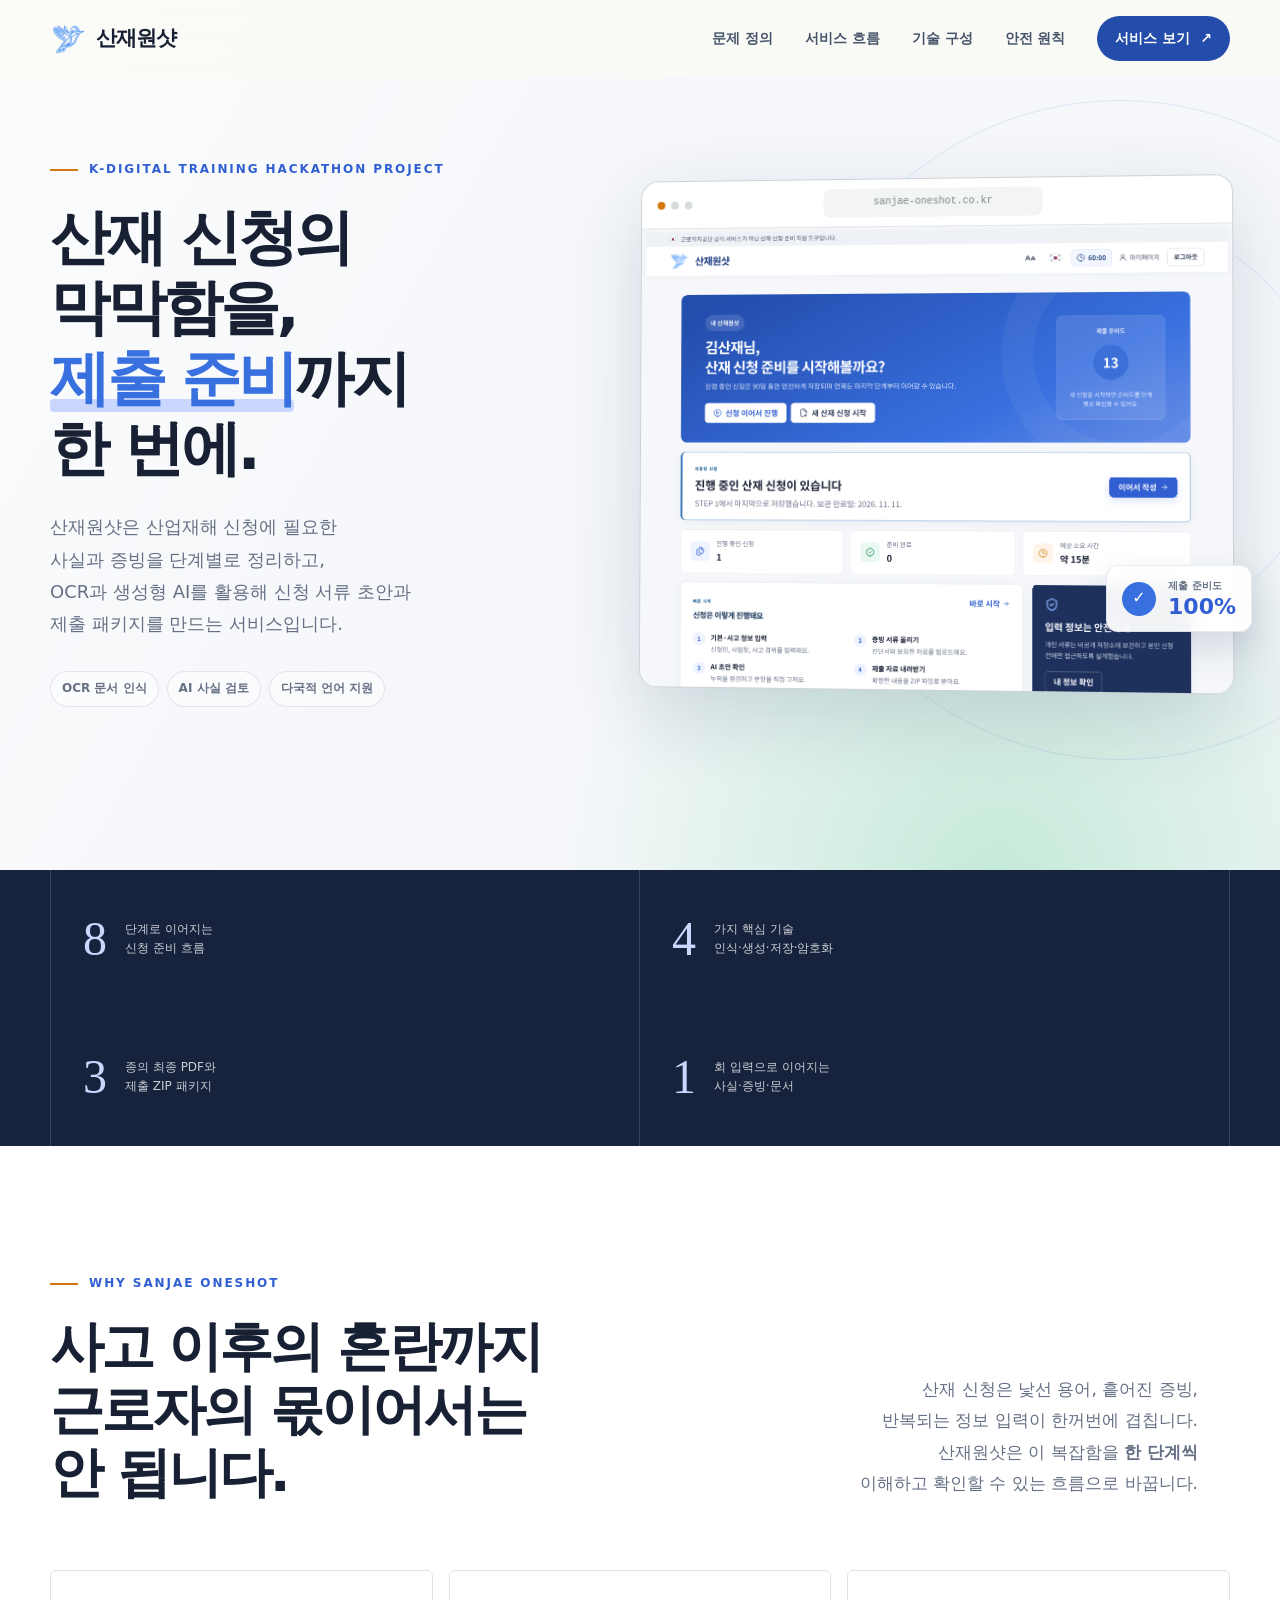
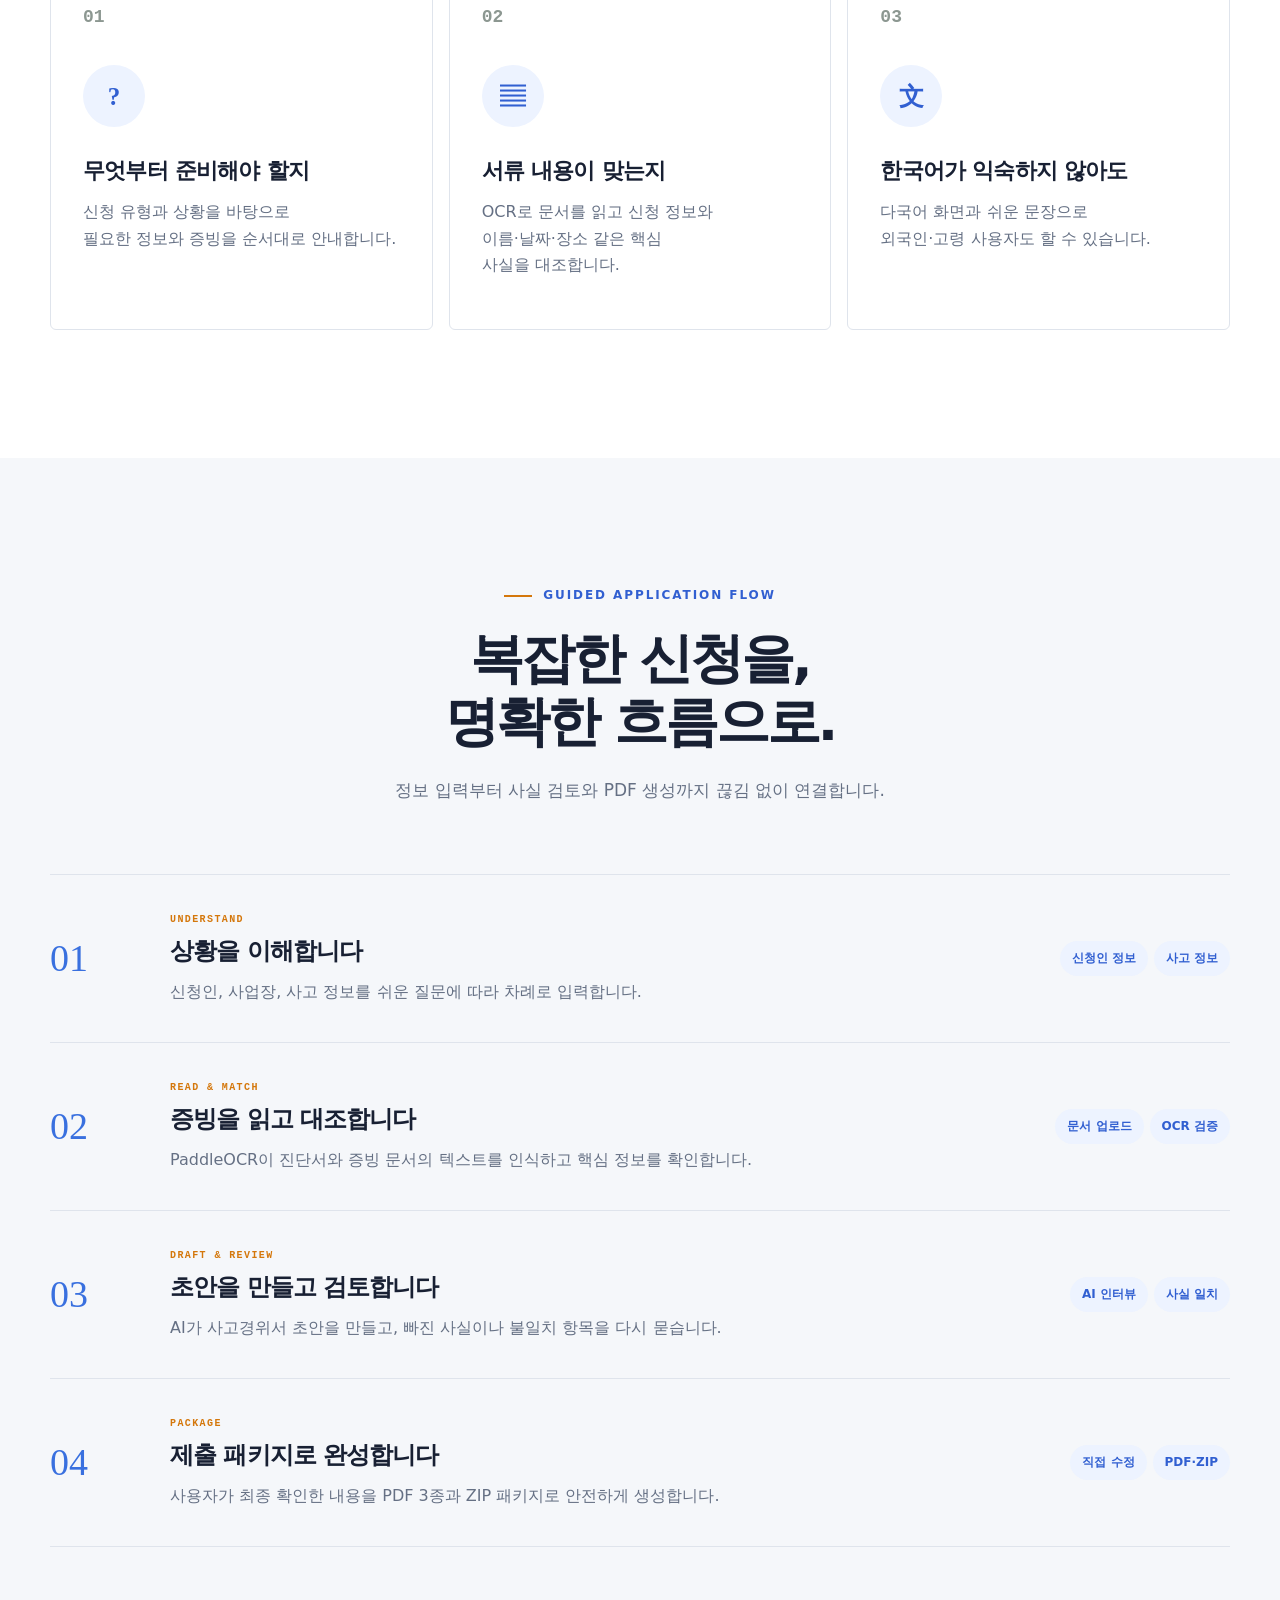
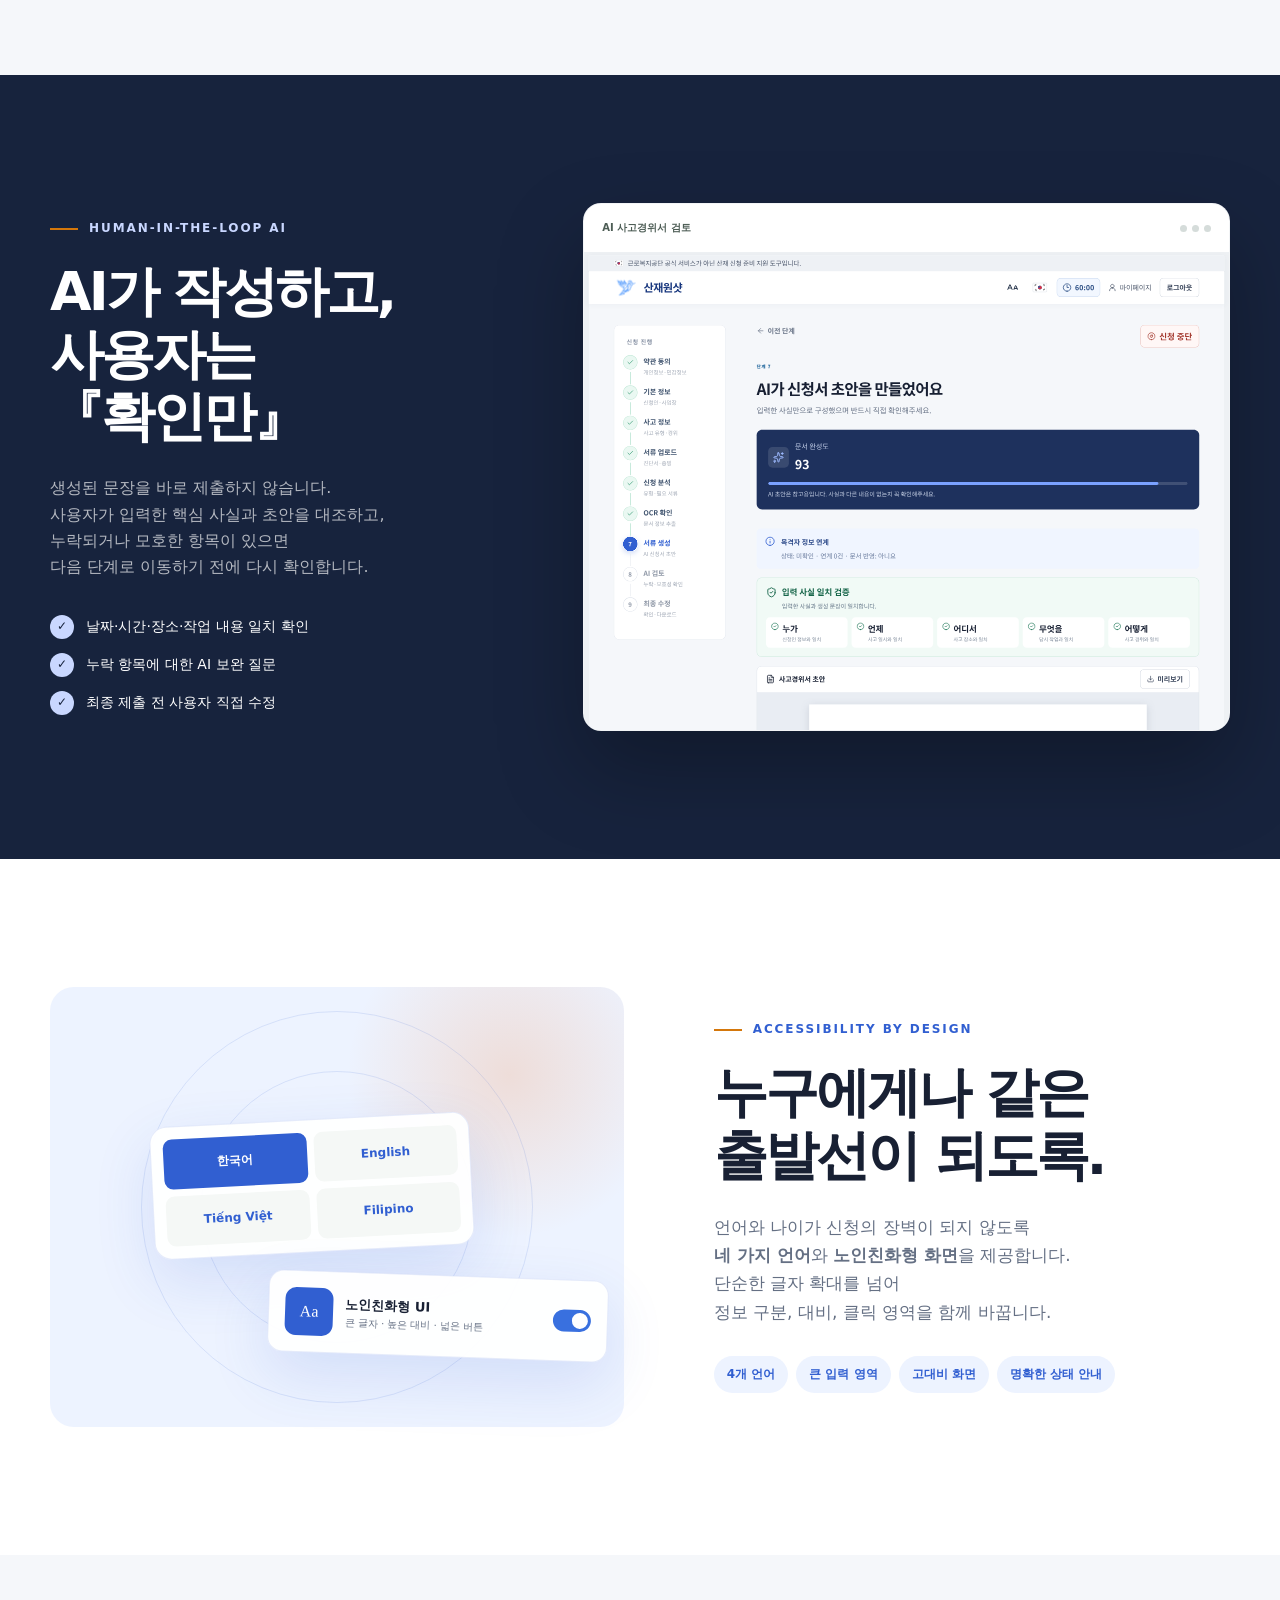
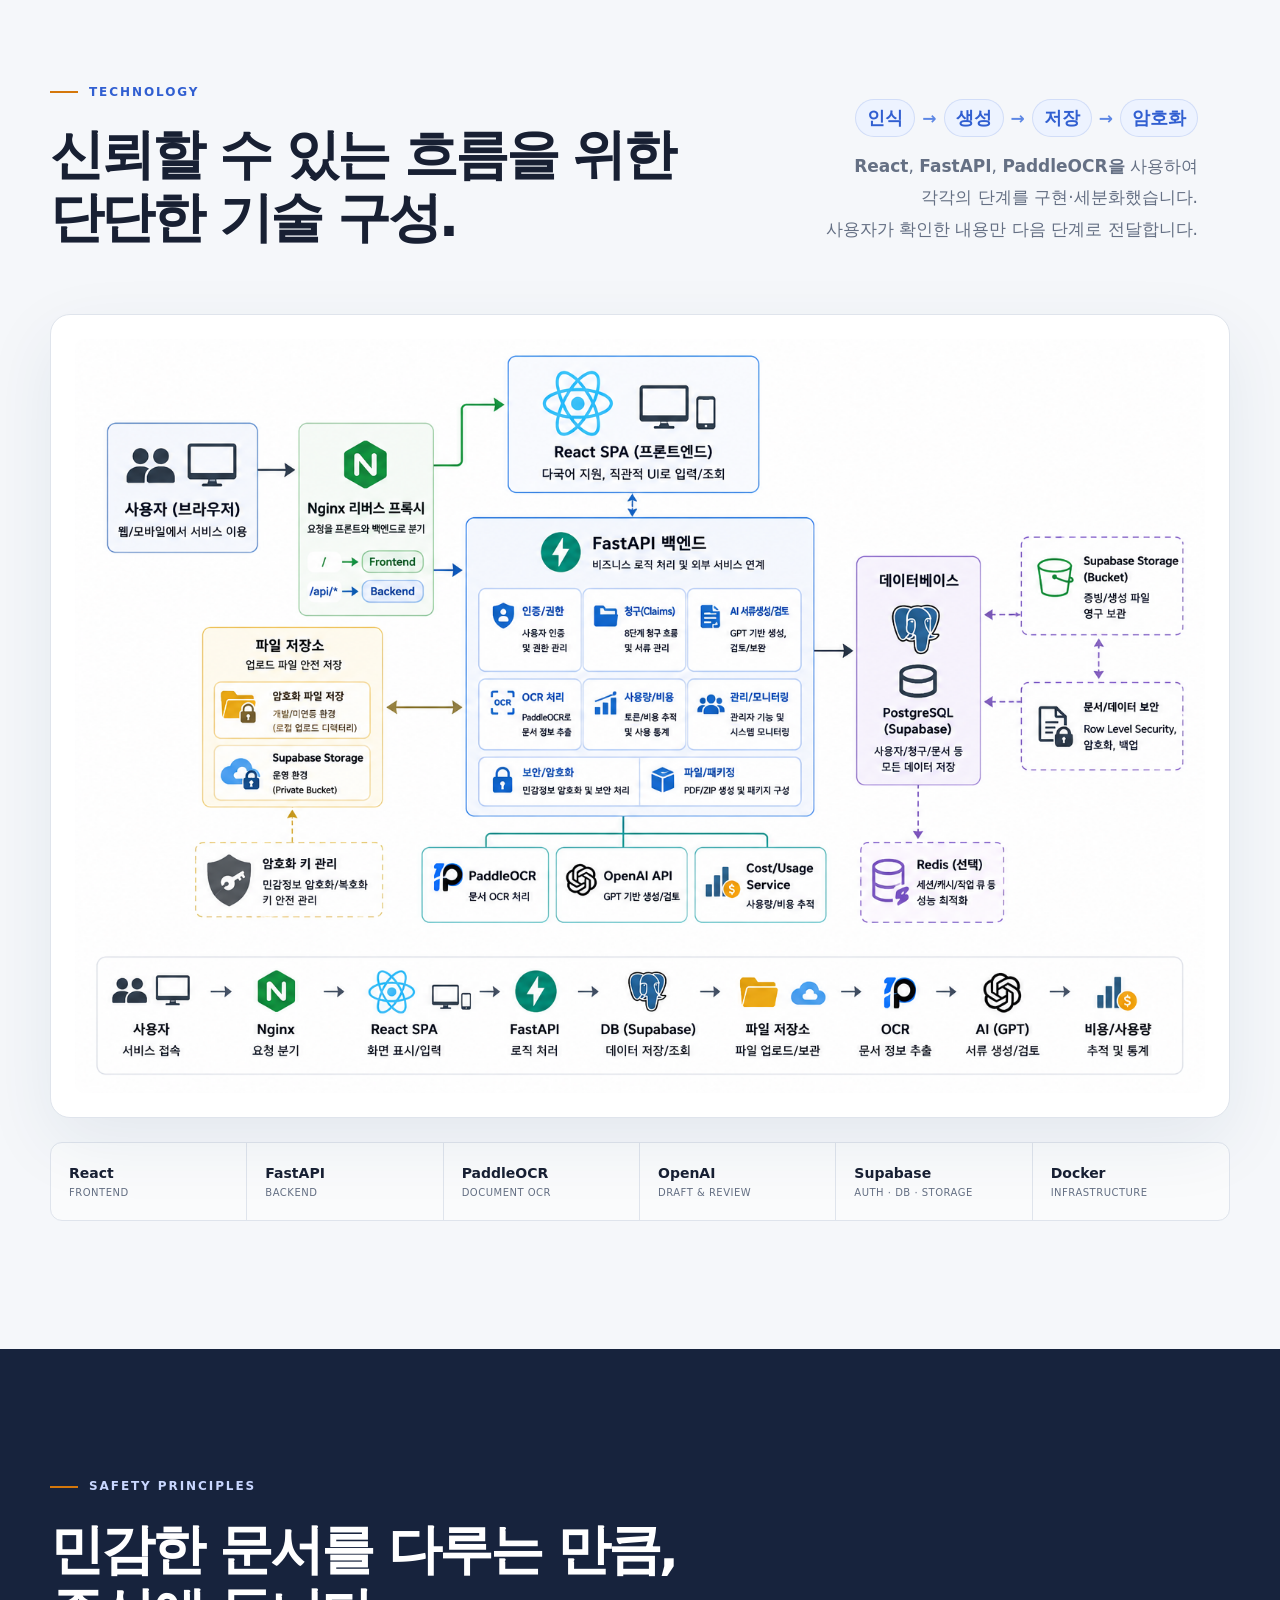
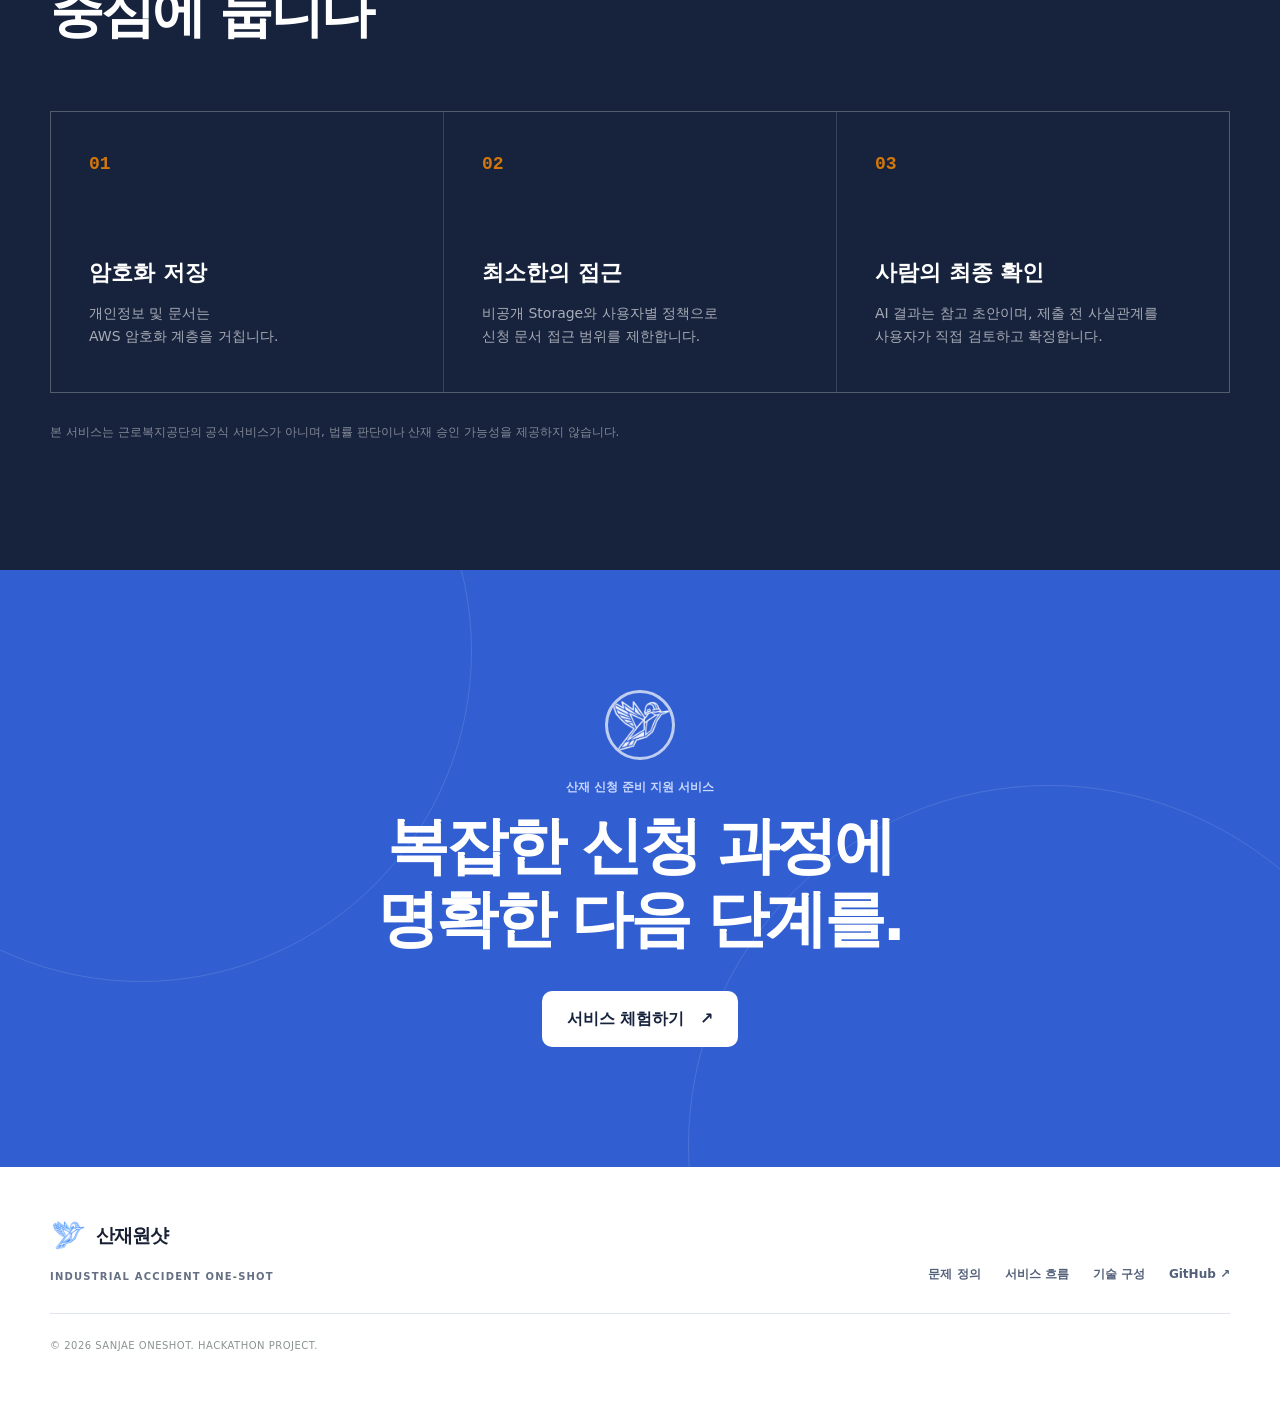
==== docs/index.html @ 30090e31 "Center mobile hero content" ====
<!doctype html>
<html lang="ko">
  <head>
    <meta charset="UTF-8" />
    <meta name="viewport" content="width=device-width, initial-scale=1" />
    <meta
      name="description"
      content="OCR과 생성형 AI로 산업재해 신청의 사실 확인부터 제출 서류 준비까지 돕는 산재원샷 프로젝트를 소개합니다."
    />
    <meta name="theme-color" content="#0d513c" />
    <meta property="og:type" content="website" />
    <meta property="og:locale" content="ko_KR" />
    <meta property="og:title" content="산재원샷 | 산업재해 신청 준비 지원 서비스" />
    <meta
      property="og:description"
      content="복잡한 산재 신청을 이해하기 쉬운 8단계 흐름으로. OCR, AI 검토, 다국어 안내로 제출 준비를 돕습니다."
    />
    <meta
      property="og:image"
      content="https://kimchaejun.github.io/Sanjae-Oneshot-Page/og.png"
    />
    <meta name="twitter:card" content="summary_large_image" />
    <meta name="twitter:title" content="산재원샷 | 산업재해 신청 준비 지원 서비스" />
    <meta
      name="twitter:description"
      content="산재 신청의 사실 확인부터 제출 서류 준비까지 한 번에."
    />
    <meta
      name="twitter:image"
      content="https://kimchaejun.github.io/Sanjae-Oneshot-Page/og.png"
    />
    <link rel="icon" href="./assets/sanjae-symbol.svg" type="image/svg+xml" />
    <link rel="stylesheet" href="./styles.css?v=mobile-centered-hero" />
    <title>산재원샷 | 산업재해 신청 준비를 한 번에</title>
  </head>
  <body>
    <a class="skip-link" href="#main">본문으로 바로가기</a>
    <div class="scroll-progress" aria-hidden="true"><span></span></div>

    <header class="site-header" data-header>
      <div class="nav-shell">
        <a class="brand" href="#top" aria-label="산재원샷 홈">
          <img src="./assets/sanjae-symbol.svg" alt="" />
          <span>산재원샷</span>
        </a>

        <button
          class="menu-button"
          type="button"
          aria-expanded="false"
          aria-controls="site-nav"
          data-menu-button
        >
          <span></span><span></span><span></span>
          <span class="sr-only">메뉴 열기</span>
        </button>

        <nav id="site-nav" class="site-nav" aria-label="주요 메뉴" data-menu>
          <a href="#why">문제 정의</a>
          <a href="#flow">서비스 흐름</a>
          <a href="#technology">기술 구성</a>
          <a href="#safety">안전 원칙</a>
          <a
            class="nav-cta"
            href="https://sanjae-oneshot.co.kr"
            target="_blank"
            rel="noreferrer"
          >
            서비스 보기 <span aria-hidden="true">↗</span>
          </a>
        </nav>
      </div>
    </header>

    <main id="main">
      <section class="hero" id="top">
        <div class="hero-orbit hero-orbit-one" aria-hidden="true"></div>
        <div class="hero-orbit hero-orbit-two" aria-hidden="true"></div>
        <div class="section-shell hero-grid">
          <div class="hero-copy reveal">
            <p class="eyebrow"><span></span> K-Digital Training Hackathon Project</p>
            <h1>
              산재 신청의 막막함을,<br />
              <em>제출 준비</em>까지<br />
              한 번에.
            </h1>
            <p class="hero-description">
              산재원샷은 산업재해 신청에 필요한<br />사실과 증빙을 단계별로 정리하고,<br />
              OCR과 생성형 AI를 활용해 신청 서류 초안과<br />제출 패키지를 만드는 서비스입니다.
            </p>
            <!-- <div class="hero-actions">
              <a
                class="button button-primary"
                href="https://sanjae-oneshot.co.kr"
                target="_blank"
                rel="noreferrer"
              >
                서비스 체험하기 <span aria-hidden="true">↗</span>
              </a>
              <a class="button button-secondary" href="#flow">
                작동 방식 보기 <span aria-hidden="true">↓</span>
              </a>
            </div> -->
            <ul class="hero-tags" aria-label="핵심 기술">
              <li>OCR 문서 인식</li>
              <li>AI 사실 검토</li>
              <li>다국적 언어 지원</li>
            </ul>
          </div>

          <div class="hero-visual reveal" data-delay="1">
            <div class="browser-card">
              <div class="browser-bar" aria-hidden="true">
                <div class="browser-dots"><span></span><span></span><span></span></div>
                <div class="browser-address">sanjae-oneshot.co.kr</div>
              </div>
              <div class="browser-screen">
                <img
                  src="./assets/product-dashboard.svg"
                  alt="산재원샷 신청 대시보드 화면"
                />
              </div>
            </div>
            <div class="floating-note note-ready">
              <span class="note-icon">✓</span>
              <div><strong>제출 준비도</strong><b>100%</b></div>
            </div>

          </div>
        </div>
      </section>

      <section class="impact-strip" aria-label="서비스 요약">
        <div class="section-shell impact-grid">
          <article>
            <strong>8</strong>
            <span>단계로 이어지는<br />신청 준비 흐름</span>
          </article>
          <article>
            <strong>4</strong>
            <span>가지 핵심 기술<br />인식·생성·저장·암호화</span>
          </article>
          <article>
            <strong>3</strong>
            <span>종의 최종 PDF와<br />제출 ZIP 패키지</span>
          </article>
          <article>
            <strong>1</strong>
            <span>회 입력으로 이어지는<br />사실·증빙·문서</span>
          </article>
        </div>
      </section>

      <section class="section problem-section" id="why">
        <div class="section-shell">
          <div class="section-heading split-heading reveal">
            <div>
              <p class="eyebrow"><span></span> Why Sanjae Oneshot</p>
              <h2>사고 이후의 혼란까지 <br />근로자의 몫이어서는 <br />안 됩니다.</h2>
            </div>
            <p>
              산재 신청은 낯선 용어, 흩어진 증빙,<br>반복되는 정보 입력이 한꺼번에 겹칩니다.<br/>
              산재원샷은 이 복잡함을 <strong>한 단계씩</strong><br>
              이해하고 확인할 수 있는 흐름으로 바꿉니다.
            </p>
          </div>

          <div class="problem-grid">
            <article class="problem-card reveal">
              <span class="card-index">01</span>
              <div class="line-icon" aria-hidden="true">?</div>
              <h3>무엇부터 준비해야 할지</h3>
              <p>신청 유형과 상황을 바탕으로<br>필요한 정보와 증빙을 순서대로 안내합니다.</p>
            </article>
            <article class="problem-card reveal" data-delay="1">
              <span class="card-index">02</span>
              <div class="line-icon" aria-hidden="true">▤</div>
              <h3>서류 내용이 맞는지</h3>
              <p>OCR로 문서를 읽고 신청 정보와<br>이름·날짜·장소 같은 핵심 사실을 대조합니다.</p>
            </article>
            <article class="problem-card reveal" data-delay="2">
              <span class="card-index">03</span>
              <div class="line-icon" aria-hidden="true">文</div>
              <h3>한국어가 익숙하지 않아도</h3>
              <p>다국어 화면과 쉬운 문장으로<br>외국인·고령 사용자도 할 수 있습니다.</p>
            </article>
          </div>
        </div>
      </section>

      <section class="section flow-section" id="flow">
        <div class="section-shell">
          <div class="section-heading centered reveal">
            <p class="eyebrow"><span></span> Guided Application Flow</p>
            <h2>복잡한 신청을, 명확한 흐름으로.</h2>
            <p>정보 입력부터 사실 검토와 PDF 생성까지 끊김 없이 연결합니다.</p>
          </div>

          <ol class="flow-list">
            <li class="flow-item reveal" tabindex="0">
              <div class="flow-number">01</div>
              <div class="flow-content">
                <p class="flow-label">UNDERSTAND</p>
                <h3>상황을 이해합니다</h3>
                <p>신청인, 사업장, 사고 정보를 쉬운 질문에 따라 차례로 입력합니다.</p>
              </div>
              <div class="flow-chips"><span>신청인 정보</span><span>사고 정보</span></div>
              <figure class="flow-preview" aria-hidden="true">
                <img src="./assets/product-step1.svg" alt="" loading="lazy" width="1300" height="1711" />
              </figure>
            </li>
            <li class="flow-item reveal" tabindex="0">
              <div class="flow-number">02</div>
              <div class="flow-content">
                <p class="flow-label">READ &amp; MATCH</p>
                <h3>증빙을 읽고 대조합니다</h3>
                <p>PaddleOCR이 진단서와 증빙 문서의 텍스트를 인식하고 핵심 정보를 확인합니다.</p>
              </div>
              <div class="flow-chips"><span>문서 업로드</span><span>OCR 검증</span></div>
              <figure class="flow-preview" aria-hidden="true">
                <img src="./assets/product-step2.svg" alt="" loading="lazy" width="1300" height="1986" />
              </figure>
            </li>
            <li class="flow-item reveal" tabindex="0">
              <div class="flow-number">03</div>
              <div class="flow-content">
                <p class="flow-label">DRAFT &amp; REVIEW</p>
                <h3>초안을 만들고 검토합니다</h3>
                <p>AI가 사고경위서 초안을 만들고, 빠진 사실이나 불일치 항목을 다시 묻습니다.</p>
              </div>
              <div class="flow-chips"><span>AI 인터뷰</span><span>사실 일치</span></div>
              <figure class="flow-preview" aria-hidden="true">
                <img src="./assets/product-step3.svg" alt="" loading="lazy" width="1300" height="1303" />
              </figure>
            </li>
            <li class="flow-item reveal" tabindex="0">
              <div class="flow-number">04</div>
              <div class="flow-content">
                <p class="flow-label">PACKAGE</p>
                <h3>제출 패키지로 완성합니다</h3>
                <p>사용자가 최종 확인한 내용을 PDF 3종과 ZIP 패키지로 안전하게 생성합니다.</p>
              </div>
              <div class="flow-chips"><span>직접 수정</span><span>PDF·ZIP</span></div>
              <figure class="flow-preview" aria-hidden="true">
                <img src="./assets/product-step4.svg" alt="" loading="lazy" width="1300" height="1091" />
              </figure>
            </li>
          </ol>
        </div>
      </section>

      <section class="section product-section">
        <div class="section-shell product-grid">
          <div class="product-copy reveal">
            <p class="eyebrow light"><span></span> Human-in-the-loop AI</p>
            <h2>AI가 작성하고, <br />사용자는『확인만』</h2>
            <p>
              생성된 문장을 바로 제출하지 않습니다.<br>
              사용자가 입력한 핵심 사실과 초안을 대조하고,<br>
              누락되거나 모호한 항목이 있으면<br>
              다음 단계로 이동하기 전에 다시 확인합니다.
            </p>
            <ul class="check-list">
              <li><span>✓</span> 날짜·시간·장소·작업 내용 일치 확인</li>
              <li><span>✓</span> 누락 항목에 대한 AI 보완 질문</li>
              <li><span>✓</span> 최종 제출 전 사용자 직접 수정</li>
            </ul>
          </div>

          <div class="product-window reveal" data-delay="1">
            <div class="product-window-bar">
              <span>AI 사고경위서 검토</span>
              <div aria-hidden="true"><i></i><i></i><i></i></div>
            </div>
            <div class="product-window-screen">
              <img
                src="./assets/product-ai-review.svg"
                alt="산재원샷 AI 사고경위서 초안과 사실 일치 검토 화면"
                loading="lazy"
              />
            </div>
          </div>
        </div>
      </section>

      <section class="section accessibility-section">
        <div class="section-shell accessibility-grid">
          <div class="accessibility-visual reveal" aria-hidden="true">
            <div class="language-card">
              <span>한국어</span><span>English</span><span>Tiếng Việt</span><span>Filipino</span>
            </div>
            <div class="accessibility-toggle">
              <span class="aa">Aa</span>
              <div><strong>노인친화형 UI</strong><small>큰 글자 · 높은 대비 · 넓은 버튼</small></div>
              <span class="toggle"><i></i></span>
            </div>
          </div>
          <div class="accessibility-copy reveal" data-delay="1">
            <p class="eyebrow"><span></span> Accessibility by Design</p>
            <h2>누구에게나 같은 출발선이 되도록.</h2>
            <p>
              언어와 나이가 신청의 장벽이 되지 않도록<br>
              <strong>네 가지 언어</strong>와 <strong>노인친화형 화면</strong>을 제공합니다.<br>
              단순한 글자 확대를 넘어 <br>정보 구분, 대비,
              클릭 영역을 함께 바꿉니다.
            </p>
            <div class="accessibility-points">
              <span>4개 언어</span><span>큰 입력 영역</span><span>고대비 화면</span><span>명확한 상태 안내</span>
            </div>
          </div>
        </div>
      </section>

      <section class="section technology-section" id="technology">
        <div class="section-shell">
          <div class="section-heading split-heading reveal">
            <div>
              <p class="eyebrow"><span></span> Technology</p>
              <h2>신뢰할 수 있는 흐름을 위한 <br />단단한 기술 구성.</h2>
            </div>
            <p>
              <span class="technology-flow">
                <strong>인식</strong><span aria-hidden="true">→</span>
                <strong>생성</strong><span aria-hidden="true">→</span>
                <strong>저장</strong><span aria-hidden="true">→</span>
                <strong>암호화</strong>
              </span><br>
              <strong>React</strong>, <strong>FastAPI</strong>, <strong>PaddleOCR을</strong> 사용하여<br>
              각각의 단계를 구현·세분화했습니다.<br>
              사용자가 확인한 내용만 다음 단계로 전달합니다.
            </p>
          </div>

          <div class="architecture-card reveal">
            <img
              src="./assets/architecture.png"
              alt="React, FastAPI, PostgreSQL, PaddleOCR, OpenAI API로 구성된 산재원샷 시스템 아키텍처"
              loading="lazy"
            />
          </div>

          <ul class="tech-stack" aria-label="기술 스택">
            <li><b>React</b><span>Frontend</span></li>
            <li><b>FastAPI</b><span>Backend</span></li>
            <li><b>PaddleOCR</b><span>Document OCR</span></li>
            <li><b>OpenAI</b><span>Draft &amp; Review</span></li>
            <li><b>Supabase</b><span>Auth · DB · Storage</span></li>
            <li><b>Docker</b><span>Infrastructure</span></li>
          </ul>
        </div>
      </section>

      <section class="section safety-section" id="safety">
        <div class="section-shell">
          <div class="safety-intro reveal">
            <p class="eyebrow light"><span></span> Safety Principles</p>
            <h2>민감한 문서를 다루는 만큼,<br class="mobile-title-break" />중심에 둡니다</h2>
          </div>
          <div class="safety-grid">
            <article class="reveal">
              <span>01</span>
              <h3>암호화 저장</h3>
              <p>개인정보 및 문서는<br>AWS 암호화 계층을 거칩니다.</p>
            </article>
            <article class="reveal" data-delay="1">
              <span>02</span>
              <h3>최소한의 접근</h3>
              <p>비공개 Storage와 사용자별 정책으로<br>신청 문서 접근 범위를 제한합니다.</p>
            </article>
            <article class="reveal" data-delay="2">
              <span>03</span>
              <h3>사람의 최종 확인</h3>
              <p>AI 결과는 참고 초안이며, 제출 전 사실관계를 사용자가 직접 검토하고 확정합니다.</p>
            </article>
          </div>
          <p class="legal-note reveal">
            본 서비스는 근로복지공단의 공식 서비스가 아니며, 법률 판단이나 산재 승인 가능성을 제공하지 않습니다.
          </p>
        </div>
      </section>

      <section class="cta-section">
        <div class="section-shell cta-inner reveal">
          <img src="./assets/sanjae-symbol.svg" alt="" aria-hidden="true" />
          <p>산재 신청 준비 지원 서비스</p>
          <h2>복잡한 신청 과정에 <br />명확한 다음 단계를.</h2>
          <div class="hero-actions">
            <a
              class="button button-light"
              href="https://sanjae-oneshot.co.kr"
              target="_blank"
              rel="noreferrer"
            >서비스 체험하기 <span aria-hidden="true">↗</span></a>
          </div>
        </div>
      </section>
    </main>

    <footer class="site-footer">
      <div class="section-shell footer-grid">
        <div>
          <a class="brand footer-brand" href="#top">
            <img src="./assets/sanjae-symbol.svg" alt="" />
            <span>산재원샷</span>
          </a>
          <p>Industrial Accident One-shot</p>
        </div>
        <div class="footer-links">
          <a href="#why">문제 정의</a>
          <a href="#flow">서비스 흐름</a>
          <a href="#technology">기술 구성</a>
          <a href="https://github.com/KimChaeJun/Sanjae-Oneshot-Page" target="_blank" rel="noreferrer">GitHub ↗</a>
        </div>
        <p class="copyright">© <span data-year></span> Sanjae Oneshot. Hackathon project.</p>
      </div>
    </footer>

    <script src="./app.js?v=mobile-flow-toggle" defer></script>
  </body>
</html>
---- docs/styles.css ----
:root {
  /* 산재원샷 본체와 공유하는 기본 브랜드 팔레트 */
  --blue: #315fd1;
  --blue-dark: #234cab;
  --blue-light: #edf3ff;
  --navy: #17233d;
  --background: #f5f7fa;
  --surface: #ffffff;
  --ink: #182033;
  --muted: #657084;
  --line: #dfe4ec;
  --green: #138a5b;
  --orange: #d4770b;
  --danger: #c54a43;

  /* 기존 레이아웃 변수에 브랜드 색상을 연결 */
  --green-950: var(--navy);
  --green-900: var(--blue-dark);
  --green-800: var(--blue);
  --green-700: #3970df;
  --green-500: #5d87e4;
  --mint: #c9d7ff;
  --mint-light: var(--blue-light);
  --cream: var(--background);
  --paper: var(--surface);
  --shadow: 0 26px 80px rgba(30, 58, 96, 0.16);
  --shell: min(1180px, calc(100vw - 48px));
  --type-micro: clamp(9px, calc(8.2px + 0.25vw), 10px);
  --type-caption: clamp(10px, calc(8.9px + 0.35vw), 12px);
  --type-small: clamp(12px, calc(10.9px + 0.35vw), 14px);
  --type-body: clamp(14px, calc(12.9px + 0.35vw), 16px);
  --type-copy: clamp(14px, calc(12.4px + 0.5vw), 17px);
  --type-body-lg: clamp(15px, calc(13.2px + 0.55vw), 18px);
  --type-subtitle: clamp(18px, calc(15.6px + 0.75vw), 22px);
  --type-step-title: clamp(20px, calc(17.6px + 0.75vw), 24px);
  --type-number: clamp(34px, calc(27px + 2.2vw), 48px);
}

* {
  box-sizing: border-box;
}

html {
  scroll-behavior: smooth;
  scroll-padding-top: 86px;
}

body {
  margin: 0;
  color: var(--ink);
  background: var(--paper);
  font-family: "Pretendard Variable", Pretendard, "Noto Sans KR", "Apple SD Gothic Neo", Inter, system-ui, sans-serif;
  line-height: 1.65;
  word-break: keep-all;
  text-rendering: optimizeLegibility;
}

body.menu-open {
  overflow: hidden;
}

a {
  color: inherit;
  text-decoration: none;
}

img {
  max-width: 100%;
}

button,
a {
  -webkit-tap-highlight-color: transparent;
}

:focus-visible {
  outline: 3px solid var(--orange);
  outline-offset: 4px;
}

.sr-only {
  position: absolute;
  width: 1px;
  height: 1px;
  padding: 0;
  margin: -1px;
  overflow: hidden;
  clip: rect(0, 0, 0, 0);
  white-space: nowrap;
  border: 0;
}

.skip-link {
  position: fixed;
  top: 12px;
  left: 12px;
  z-index: 1000;
  padding: 12px 18px;
  color: white;
  background: var(--green-950);
  border-radius: 8px;
  transform: translateY(-160%);
  transition: transform 0.2s ease;
}

.skip-link:focus {
  transform: translateY(0);
}

.scroll-progress {
  position: fixed;
  inset: 0 0 auto;
  z-index: 200;
  height: 3px;
  pointer-events: none;
}

.scroll-progress span {
  display: block;
  width: 0;
  height: 100%;
  background: var(--orange);
}

.section-shell,
.nav-shell {
  width: var(--shell);
  margin-inline: auto;
}

.site-header {
  position: fixed;
  inset: 0 0 auto;
  z-index: 100;
  height: 78px;
  background: rgba(251, 250, 246, 0.82);
  border-bottom: 1px solid transparent;
  backdrop-filter: blur(18px);
  transition: height 0.25s ease, border-color 0.25s ease, box-shadow 0.25s ease;
}

.site-header.scrolled {
  height: 68px;
  border-color: var(--line);
  box-shadow: 0 10px 32px rgba(30, 58, 96, 0.06);
}

.nav-shell {
  display: flex;
  align-items: center;
  justify-content: space-between;
  height: 100%;
}

.brand {
  display: inline-flex;
  align-items: center;
  gap: 10px;
  font-size: 21px;
  font-weight: 850;
  letter-spacing: -0.045em;
}

.brand img {
  width: 36px;
  height: 36px;
  object-fit: cover;
  border-radius: 50%;
  mix-blend-mode: multiply;
}

.site-nav {
  display: flex;
  align-items: center;
  gap: 32px;
  font-size: 14px;
  font-weight: 650;
}

.site-nav > a:not(.nav-cta) {
  position: relative;
  color: #46546a;
}

.site-nav > a:not(.nav-cta)::after {
  position: absolute;
  inset: auto 0 -8px;
  height: 2px;
  content: "";
  background: var(--green-700);
  transform: scaleX(0);
  transform-origin: left;
  transition: transform 0.2s ease;
}

.site-nav > a:hover::after {
  transform: scaleX(1);
}

.nav-cta {
  display: inline-flex;
  align-items: center;
  gap: 10px;
  padding: 11px 18px;
  color: white;
  background: var(--green-900);
  border-radius: 999px;
  transition: transform 0.2s ease, background 0.2s ease;
}

.nav-cta:hover {
  background: var(--green-700);
  transform: translateY(-2px);
}

.menu-button {
  display: none;
}

.hero {
  position: relative;
  min-height: 870px;
  padding: 160px 0 108px;
  overflow: hidden;
  background:
    linear-gradient(120deg, rgba(255, 255, 255, 0.7), rgba(255, 255, 255, 0) 44%),
    var(--cream);
}

.hero::before {
  position: absolute;
  inset: auto -18% -40% 38%;
  height: 680px;
  content: "";
  background: radial-gradient(circle, rgba(191, 232, 213, 0.9), rgba(191, 232, 213, 0) 70%);
  pointer-events: none;
}

.hero-orbit {
  position: absolute;
  border: 1px solid rgba(49, 95, 209, 0.12);
  border-radius: 50%;
  pointer-events: none;
}

.hero-orbit-one {
  top: 100px;
  right: -170px;
  width: 660px;
  height: 660px;
}

.hero-orbit-two {
  top: 220px;
  right: -45px;
  width: 410px;
  height: 410px;
}

.hero-grid {
  position: relative;
  z-index: 1;
  display: grid;
  grid-template-columns: 0.93fr 1.07fr;
  align-items: center;
  gap: 68px;
}

.eyebrow {
  display: flex;
  align-items: center;
  gap: 11px;
  margin: 0 0 22px;
  color: var(--green-800);
  font-size: 12px;
  font-weight: 800;
  letter-spacing: 0.16em;
  text-transform: uppercase;
}

.eyebrow span {
  width: 28px;
  height: 2px;
  background: var(--orange);
}

.eyebrow.light {
  color: var(--mint);
}

.hero h1,
.section-heading h2,
.product-copy h2,
.accessibility-copy h2,
.safety-intro h2,
.cta-inner h2 {
  margin: 0;
  font-weight: 850;
  letter-spacing: -0.055em;
  line-height: 1.17;
}

.hero h1 {
  max-width: 650px;
  font-size: clamp(42px, 4.7vw, 64px);
}

.hero h1 em {
  position: relative;
  color: var(--green-700);
  font-style: normal;
  white-space: nowrap;
}

.hero h1 em::after {
  position: absolute;
  right: 0;
  bottom: 1px;
  left: 0;
  z-index: -1;
  height: 13px;
  content: "";
  background: var(--mint);
  border-radius: 4px;
}

.hero-description {
  max-width: 600px;
  margin: 28px 0 0;
  color: var(--muted);
  font-size: 18px;
  line-height: 1.8;
}

.hero-actions {
  display: flex;
  flex-wrap: wrap;
  gap: 12px;
  margin-top: 36px;
}

.button {
  display: inline-flex;
  align-items: center;
  justify-content: center;
  gap: 16px;
  min-height: 56px;
  padding: 0 24px;
  border: 1px solid transparent;
  border-radius: 10px;
  font-size: 15px;
  font-weight: 750;
  transition: transform 0.2s ease, box-shadow 0.2s ease, background 0.2s ease;
}

.button:hover {
  transform: translateY(-3px);
}

.button-primary {
  color: white;
  background: var(--green-900);
  box-shadow: 0 14px 32px rgba(35, 76, 171, 0.2);
}

.button-primary:hover {
  background: var(--green-700);
  box-shadow: 0 18px 36px rgba(35, 76, 171, 0.28);
}

.button-secondary {
  background: rgba(255, 255, 255, 0.48);
  border-color: rgba(23, 35, 61, 0.2);
}

.hero-tags {
  display: flex;
  flex-wrap: wrap;
  gap: 8px;
  padding: 0;
  margin: 30px 0 0;
  list-style: none;
}

.hero-tags li {
  padding: 7px 11px;
  color: var(--muted);
  background: rgba(255, 255, 255, 0.46);
  border: 1px solid rgba(23, 35, 61, 0.1);
  border-radius: 999px;
  font-size: 12px;
  font-weight: 650;
}

.hero-visual {
  position: relative;
  min-width: 0;
  perspective: 1400px;
}

.browser-card {
  overflow: hidden;
  background: #e8ecea;
  border: 1px solid rgba(30, 58, 96, 0.14);
  border-radius: 18px;
  box-shadow: var(--shadow);
  transform: rotateY(-4deg) rotateX(1deg);
  transform-origin: center;
}

.browser-bar {
  display: grid;
  grid-template-columns: 80px 1fr 80px;
  align-items: center;
  height: 48px;
  padding: 0 16px;
  background: #fff;
  border-bottom: 1px solid #e1e5e3;
}

.browser-dots {
  display: flex;
  gap: 6px;
}

.browser-dots span {
  width: 8px;
  height: 8px;
  background: #d6dcda;
  border-radius: 50%;
}

.browser-dots span:first-child {
  background: var(--orange);
}

.browser-address {
  justify-self: center;
  width: min(220px, 100%);
  padding: 6px 12px;
  color: #7a8580;
  background: #f3f5f4;
  border-radius: 7px;
  font-family: ui-monospace, SFMono-Regular, Consolas, monospace;
  font-size: 10px;
  text-align: center;
}

.browser-screen {
  aspect-ratio: 1.28;
  overflow: hidden;
  background: #f5f7fa;
}

.browser-screen img {
  display: block;
  width: 100%;
  height: 100%;
  object-fit: cover;
  object-position: top;
}

.floating-note {
  position: absolute;
  display: flex;
  align-items: center;
  padding: 12px 15px;
  background: rgba(255, 255, 255, 0.94);
  border: 1px solid rgba(30, 58, 96, 0.1);
  border-radius: 12px;
  box-shadow: 0 16px 34px rgba(30, 58, 96, 0.16);
  backdrop-filter: blur(10px);
}

.note-ready {
  right: -22px;
  bottom: 58px;
  gap: 12px;
}

.note-ready .note-icon {
  display: grid;
  width: 34px;
  height: 34px;
  color: white;
  background: var(--green-700);
  border-radius: 50%;
  place-items: center;
}

.note-ready div {
  display: grid;
}

.note-ready strong {
  color: var(--muted);
  font-size: 10px;
}

.note-ready b {
  color: var(--green-800);
  font-size: 20px;
  line-height: 1.1;
}

.note-language {
  top: 70px;
  left: -27px;
  gap: 3px;
  padding: 9px;
}

.note-language span {
  display: grid;
  width: 30px;
  height: 30px;
  color: var(--green-800);
  background: var(--mint-light);
  border-radius: 7px;
  font-size: 9px;
  font-weight: 850;
  place-items: center;
}

.impact-strip {
  color: white;
  background: var(--green-950);
}

.impact-grid {
  display: grid;
  grid-template-columns: repeat(2, 1fr);
}

.impact-grid article {
  display: flex;
  align-items: center;
  gap: 18px;
  min-height: 138px;
  padding: 28px 32px;
  border-right: 1px solid rgba(255, 255, 255, 0.14);
}

.impact-grid article:first-child {
  border-left: 1px solid rgba(255, 255, 255, 0.14);
}

.impact-grid article:nth-child(3) {
  border-left: 1px solid rgba(255, 255, 255, 0.14);
}

.impact-grid strong {
  color: var(--mint);
  font-family: Georgia, "Times New Roman", serif;
  font-size: 48px;
  font-weight: 500;
  line-height: 1;
}

.impact-grid span {
  color: rgba(255, 255, 255, 0.78);
  font-size: 13px;
  line-height: 1.6;
}

.section {
  padding: 128px 0;
}

.section-heading h2,
.product-copy h2,
.accessibility-copy h2,
.safety-intro h2 {
  font-size: clamp(36px, 4.2vw, 54px);
}

.split-heading {
  display: grid;
  grid-template-columns: 1.15fr 0.85fr;
  align-items: end;
  gap: 80px;
}

.split-heading > p {
  margin: 0 0 5px;
  padding-right: 32px;
  color: var(--muted);
  font-size: 17px;
  line-height: 1.85;
  text-align: right;
}

.problem-section {
  background: var(--paper);
}

.problem-grid {
  display: grid;
  grid-template-columns: repeat(3, 1fr);
  gap: 16px;
  margin-top: 66px;
}

.problem-card {
  position: relative;
  min-height: 360px;
  padding: 32px;
  overflow: hidden;
  background: white;
  border: 1px solid var(--line);
  border-radius: 6px;
  transition: color 0.28s ease, background 0.28s ease, transform 0.28s ease;
}

.problem-card:hover {
  color: white;
  background: var(--green-900);
  transform: translateY(-7px);
}

.card-index {
  color: #8c9791;
  font-family: ui-monospace, SFMono-Regular, Consolas, monospace;
  font-size: 12px;
}

.line-icon {
  display: grid;
  width: 62px;
  height: 62px;
  margin-top: 32px;
  color: var(--green-800);
  background: var(--mint-light);
  border-radius: 50%;
  font-family: Georgia, serif;
  font-size: 25px;
  font-weight: 700;
  place-items: center;
  transition: background 0.28s ease;
}

.problem-card:hover .line-icon {
  background: rgba(255, 255, 255, 0.14);
  color: white;
}

.problem-card h3 {
  margin: 26px 0 10px;
  font-size: 22px;
  letter-spacing: -0.035em;
}

.problem-card p {
  margin: 0;
  color: var(--muted);
  font-size: 15px;
  transition: color 0.28s ease;
}

.problem-card:hover p,
.problem-card:hover .card-index {
  color: rgba(255, 255, 255, 0.7);
}

.flow-section {
  background: var(--cream);
}

.centered {
  max-width: 740px;
  margin: 0 auto;
  text-align: center;
}

.centered .eyebrow {
  justify-content: center;
}

.centered > p:last-child {
  margin: 22px 0 0;
  color: var(--muted);
  font-size: 17px;
}

.flow-list {
  padding: 0;
  margin: 70px 0 0;
  border-top: 1px solid var(--line);
  list-style: none;
}

.flow-item {
  position: relative;
  display: grid;
  grid-template-columns: 92px minmax(0, 1fr) minmax(260px, 320px);
  align-items: center;
  gap: 28px;
  min-height: 168px;
  border-bottom: 1px solid var(--line);
  transition: background 0.25s ease;
}

.flow-item:hover,
.flow-item:focus,
.flow-item:focus-visible {
  z-index: 20;
  background: rgba(255, 255, 255, 0.5);
}

.flow-item:focus-visible {
  outline: 3px solid var(--orange);
  outline-offset: 4px;
}

.flow-number {
  color: var(--green-700);
  font-family: Georgia, "Times New Roman", serif;
  font-size: 38px;
}

.flow-label {
  margin: 0 0 4px;
  color: var(--orange);
  font-family: ui-monospace, SFMono-Regular, Consolas, monospace;
  font-size: 10px;
  font-weight: 800;
  letter-spacing: 0.14em;
}

.flow-content h3 {
  margin: 0;
  font-size: 24px;
  letter-spacing: -0.04em;
}

.flow-content > p:last-child {
  margin: 7px 0 0;
  color: var(--muted);
  font-size: 14px;
}

.flow-chips {
  display: flex;
  grid-column: 3;
  grid-row: 1;
  justify-self: end;
  gap: 6px;
  transition: opacity 0.22s ease;
}

.flow-chips span {
  padding: 8px 12px;
  color: var(--green-800);
  background: var(--mint-light);
  border-radius: 999px;
  font-size: 11px;
  font-weight: 700;
}

.flow-preview {
  position: absolute;
  z-index: 2;
  top: 50%;
  right: 0;
  width: min(460px, calc(100% - 120px));
  height: auto;
  padding: 10px;
  margin: 0;
  overflow: visible;
  visibility: hidden;
  opacity: 0;
  background: white;
  border: 1px solid rgba(15, 86, 179, 0.16);
  border-radius: 18px;
  box-shadow: 0 18px 42px rgba(8, 38, 82, 0.18);
  pointer-events: none;
  transform: translate(16px, -50%) scale(0.96);
  transform-origin: center right;
  transition:
    opacity 0.25s ease,
    transform 0.25s ease,
    visibility 0.25s ease;
}

.flow-preview::before {
  position: absolute;
  top: 50%;
  left: -9px;
  width: 18px;
  height: 18px;
  content: "";
  background: white;
  border-bottom: 1px solid rgba(15, 86, 179, 0.16);
  border-left: 1px solid rgba(15, 86, 179, 0.16);
  transform: translateY(-50%) rotate(45deg);
}

.flow-preview img {
  position: relative;
  z-index: 1;
  display: block;
  width: 100%;
  height: auto;
  max-height: min(76vh, 680px);
  object-fit: contain;
  border-radius: 11px;
}

.flow-item:hover .flow-preview,
.flow-item:focus .flow-preview,
.flow-item:focus-visible .flow-preview {
  visibility: visible;
  opacity: 1;
  transform: translate(0, -50%) scale(1);
}

.flow-item:hover .flow-chips,
.flow-item:focus .flow-chips,
.flow-item:focus-visible .flow-chips {
  opacity: 0;
}

.product-section {
  color: white;
  background: var(--green-950);
  overflow: hidden;
}

.product-grid {
  display: grid;
  grid-template-columns: 0.82fr 1.18fr;
  align-items: center;
  gap: 84px;
}

.product-copy > p:not(.eyebrow) {
  margin: 26px 0 0;
  color: rgba(255, 255, 255, 0.68);
  font-size: 16px;
}

.check-list {
  display: grid;
  gap: 14px;
  padding: 0;
  margin: 34px 0 0;
  list-style: none;
}

.check-list li {
  display: flex;
  align-items: center;
  gap: 12px;
  font-size: 14px;
}

.check-list span {
  display: grid;
  width: 24px;
  height: 24px;
  color: var(--green-950);
  background: var(--mint);
  border-radius: 50%;
  font-size: 12px;
  font-weight: 900;
  place-items: center;
}

.product-window {
  overflow: hidden;
  background: #eef1f4;
  border: 1px solid rgba(255, 255, 255, 0.2);
  border-radius: 18px;
  box-shadow: 0 38px 86px rgba(0, 0, 0, 0.28);
  transform: rotate(1.2deg);
}

.product-window-bar {
  display: flex;
  align-items: center;
  justify-content: space-between;
  height: 48px;
  padding: 0 18px;
  color: #4d5d55;
  background: white;
  font-size: 11px;
  font-weight: 700;
}

.product-window-bar > div {
  display: flex;
  gap: 5px;
}

.product-window-bar i {
  width: 7px;
  height: 7px;
  background: #d5dcda;
  border-radius: 50%;
}

.product-window-screen {
  aspect-ratio: 1.35;
  overflow: hidden;
}

.product-window-screen img {
  display: block;
  width: 100%;
  height: 100%;
  object-fit: cover;
  object-position: top;
}

.accessibility-section {
  background: var(--paper);
}

.accessibility-grid {
  display: grid;
  grid-template-columns: 1fr 0.9fr;
  align-items: center;
  gap: 90px;
}

.accessibility-visual {
  position: relative;
  display: grid;
  min-height: 440px;
  padding: 54px;
  background:
    radial-gradient(circle at 80% 20%, rgba(242, 143, 82, 0.22), transparent 28%),
    var(--mint-light);
  border-radius: 24px;
  place-items: center;
}

.accessibility-visual::before,
.accessibility-visual::after {
  position: absolute;
  content: "";
  border: 1px solid rgba(49, 95, 209, 0.13);
  border-radius: 50%;
}

.accessibility-visual::before {
  width: 270px;
  height: 270px;
}

.accessibility-visual::after {
  width: 390px;
  height: 390px;
}

.language-card,
.accessibility-toggle {
  position: relative;
  z-index: 1;
  background: rgba(255, 255, 255, 0.94);
  border: 1px solid rgba(49, 95, 209, 0.12);
  box-shadow: 0 22px 60px rgba(49, 95, 209, 0.14);
}

.language-card {
  display: grid;
  grid-template-columns: repeat(2, 1fr);
  gap: 7px;
  width: 320px;
  padding: 12px;
  border-radius: 17px;
  transform: rotate(-3deg) translate(-24px, -22px);
}

.language-card span {
  padding: 15px 12px;
  color: var(--green-800);
  background: #f5f8f6;
  border-radius: 9px;
  font-size: 12px;
  font-weight: 750;
  text-align: center;
}

.language-card span:first-child {
  color: white;
  background: var(--green-800);
}

.accessibility-toggle {
  position: absolute;
  right: 16px;
  bottom: 70px;
  display: grid;
  grid-template-columns: auto 1fr auto;
  align-items: center;
  gap: 12px;
  width: 340px;
  padding: 16px;
  border-radius: 15px;
  transform: rotate(2deg);
}

.aa {
  display: grid;
  width: 48px;
  height: 48px;
  color: white;
  background: var(--green-800);
  border-radius: 11px;
  font-family: Georgia, serif;
  place-items: center;
}

.accessibility-toggle div {
  display: grid;
}

.accessibility-toggle strong {
  font-size: 13px;
}

.accessibility-toggle small {
  color: var(--muted);
  font-size: 10px;
}

.toggle {
  position: relative;
  width: 38px;
  height: 22px;
  background: var(--green-700);
  border-radius: 999px;
}

.toggle i {
  position: absolute;
  top: 3px;
  right: 3px;
  width: 16px;
  height: 16px;
  background: white;
  border-radius: 50%;
}

.accessibility-copy > p:not(.eyebrow) {
  margin: 26px 0 0;
  color: var(--muted);
  font-size: 17px;
}

.accessibility-points {
  display: flex;
  flex-wrap: wrap;
  gap: 8px;
  margin-top: 30px;
}

.accessibility-points span {
  padding: 9px 13px;
  color: var(--green-800);
  background: var(--mint-light);
  border-radius: 999px;
  font-size: 12px;
  font-weight: 700;
}

.technology-section {
  background: var(--cream);
}

.technology-flow {
  display: inline-flex;
  align-items: center;
  gap: 7px;
  margin-bottom: 14px;
  color: var(--green-500);
  font-size: 17px;
  font-weight: 800;
  line-height: 1.2;
  white-space: nowrap;
}

.technology-flow strong {
  padding: 7px 11px;
  color: var(--green-800);
  background: var(--mint-light);
  border: 1px solid rgba(49, 95, 209, 0.15);
  border-radius: 999px;
  font-size: 18px;
  font-weight: 850;
}

.architecture-card {
  margin-top: 64px;
  padding: 24px;
  overflow: hidden;
  background: white;
  border: 1px solid var(--line);
  border-radius: 20px;
  box-shadow: 0 24px 70px rgba(30, 58, 96, 0.08);
}

.architecture-card img {
  display: block;
  width: 100%;
  border-radius: 10px;
}

.tech-stack {
  display: grid;
  grid-template-columns: repeat(6, 1fr);
  padding: 0;
  margin: 24px 0 0;
  background: rgba(255, 255, 255, 0.5);
  border: 1px solid var(--line);
  border-radius: 12px;
  list-style: none;
}

.tech-stack li {
  display: grid;
  padding: 19px 18px;
  border-right: 1px solid var(--line);
}

.tech-stack li:last-child {
  border-right: 0;
}

.tech-stack b {
  font-size: 14px;
}

.tech-stack span {
  color: var(--muted);
  font-size: 9px;
  letter-spacing: 0.05em;
  text-transform: uppercase;
}

.safety-section {
  color: white;
  background: var(--navy);
}

.safety-intro {
  max-width: 780px;
}

.safety-grid {
  display: grid;
  grid-template-columns: repeat(3, 1fr);
  gap: 1px;
  margin-top: 66px;
  background: rgba(255, 255, 255, 0.14);
  border: 1px solid rgba(255, 255, 255, 0.14);
}

.safety-grid article {
  min-height: 280px;
  padding: 38px;
  background: var(--navy);
}

.safety-grid article > span {
  color: var(--orange);
  font-family: ui-monospace, SFMono-Regular, Consolas, monospace;
  font-size: 11px;
}

.safety-grid h3 {
  margin: 76px 0 10px;
  font-size: 22px;
}

.safety-grid p {
  margin: 0;
  color: rgba(255, 255, 255, 0.62);
  font-size: 14px;
}

.legal-note {
  margin: 30px 0 0;
  color: rgba(255, 255, 255, 0.46);
  font-size: 12px;
}

.cta-section {
  position: relative;
  padding: 120px 0;
  overflow: hidden;
  color: white;
  background: var(--green-800);
}

.cta-section::before,
.cta-section::after {
  position: absolute;
  content: "";
  border: 1px solid rgba(255, 255, 255, 0.12);
  border-radius: 50%;
}

.cta-section::before {
  top: -250px;
  left: -190px;
  width: 660px;
  height: 660px;
}

.cta-section::after {
  right: -130px;
  bottom: -340px;
  width: 720px;
  height: 720px;
}

.cta-inner {
  position: relative;
  z-index: 1;
  display: flex;
  flex-direction: column;
  align-items: center;
  text-align: center;
}

.cta-inner > img {
  width: 70px;
  height: 70px;
  object-fit: cover;
  border: 3px solid rgba(255, 255, 255, 0.75);
  border-radius: 50%;
  filter: brightness(0) invert(1);
  opacity: 0.92;
}

.cta-inner > p {
  margin: 18px 0 12px;
  color: var(--mint);
  font-size: 13px;
  font-weight: 700;
}

.cta-inner h2 {
  font-size: clamp(40px, 5vw, 62px);
}

.button-light {
  color: var(--green-950);
  background: white;
}

.button-outline-light {
  color: white;
  border-color: rgba(255, 255, 255, 0.45);
}

.site-footer {
  padding: 50px 0;
  background: var(--paper);
}

.footer-grid {
  display: grid;
  grid-template-columns: 1fr auto;
  align-items: end;
  gap: 28px;
}

.footer-brand {
  font-size: 19px;
}

.footer-grid > div:first-child > p {
  margin: 7px 0 0;
  color: var(--muted);
  font-size: 10px;
  font-weight: 700;
  letter-spacing: 0.12em;
  text-transform: uppercase;
}

.footer-links {
  display: flex;
  gap: 24px;
  color: #536079;
  font-size: 12px;
  font-weight: 650;
}

.footer-links a:hover {
  color: var(--green-700);
}

.copyright {
  grid-column: 1 / -1;
  padding-top: 24px;
  margin: 0;
  color: #8a948f;
  border-top: 1px solid var(--line);
  font-size: 10px;
  letter-spacing: 0.05em;
  text-transform: uppercase;
}

/* 화면 폭에 따라 본문부터 보조 라벨까지 같은 비율로 조절합니다. */
h1,
h2,
h3 {
  text-wrap: balance;
}

p {
  text-wrap: pretty;
}

.brand {
  font-size: clamp(18px, calc(16.2px + 0.55vw), 21px);
}

.site-nav,
.check-list li,
.tech-stack b,
.safety-grid p {
  font-size: var(--type-small);
}

.button,
.problem-card p,
.flow-content > p:last-child,
.product-copy > p:not(.eyebrow) {
  font-size: var(--type-body);
}

.hero-description {
  font-size: var(--type-body-lg);
}

.split-heading > p,
.centered > p:last-child,
.accessibility-copy > p:not(.eyebrow),
.technology-flow {
  font-size: var(--type-copy);
}

.eyebrow,
.hero-tags li,
.impact-grid span,
.card-index,
.flow-chips span,
.language-card span,
.accessibility-points span,
.legal-note,
.cta-inner > p,
.footer-links {
  font-size: var(--type-caption);
}

.browser-address,
.note-ready strong,
.note-language span,
.flow-label,
.product-window-bar,
.accessibility-toggle small,
.tech-stack span,
.footer-grid > div:first-child > p,
.copyright {
  font-size: var(--type-micro);
}

.note-ready b,
.problem-card h3,
.safety-grid h3 {
  font-size: var(--type-subtitle);
}

.flow-content h3 {
  font-size: var(--type-step-title);
}

.line-icon {
  font-size: clamp(22px, calc(20.2px + 0.55vw), 25px);
}

.impact-grid strong {
  font-size: var(--type-number);
}

.flow-number {
  font-size: clamp(28px, calc(23px + 1.55vw), 38px);
}

.accessibility-toggle strong {
  font-size: clamp(11px, calc(10.4px + 0.2vw), 13px);
}

.technology-flow strong {
  font-size: var(--type-body-lg);
}

.safety-grid article > span {
  font-size: clamp(15px, calc(13px + 0.6vw), 18px);
}

.footer-brand {
  font-size: clamp(17px, calc(15.8px + 0.4vw), 19px);
}

.reveal {
  opacity: 0;
  transform: translateY(22px);
  transition: opacity 0.7s ease, transform 0.7s ease;
}

.reveal[data-delay="1"] {
  transition-delay: 0.12s;
}

.reveal[data-delay="2"] {
  transition-delay: 0.24s;
}

.reveal.is-visible {
  opacity: 1;
  transform: translateY(0);
}

@media (max-width: 1020px) {
  :root {
    --shell: min(100% - 40px, 820px);
  }

  .site-nav {
    gap: 19px;
  }

  .site-nav > a:not(.nav-cta) {
    display: none;
  }

  .hero {
    min-height: 0;
    padding-bottom: 90px;
  }

  .hero-grid,
  .product-grid,
  .accessibility-grid {
    grid-template-columns: 1fr;
  }

  .hero-grid {
    gap: 64px;
  }

  .hero-copy {
    max-width: 720px;
  }

  .hero-visual {
    width: 92%;
    margin-inline: auto;
  }

  .browser-card {
    transform: none;
  }

  .impact-grid {
    grid-template-columns: repeat(2, 1fr);
  }

  .impact-grid article:nth-child(3) {
    border-left: 1px solid rgba(255, 255, 255, 0.14);
  }

  .split-heading {
    grid-template-columns: 1fr;
    gap: 30px;
  }

  .split-heading > p {
    padding-right: 0;
    text-align: left;
  }

  .problem-card {
    min-height: 330px;
  }

  .flow-item {
    grid-template-columns: 72px 1fr;
  }

  .flow-chips {
    grid-column: 2;
    grid-row: 2;
    justify-self: start;
    padding-bottom: 20px;
  }

  .flow-preview {
    width: min(420px, calc(100% - 92px));
  }

  .product-grid,
  .accessibility-grid {
    gap: 58px;
  }

  .product-copy,
  .accessibility-copy {
    max-width: 680px;
  }

  .accessibility-visual {
    order: 2;
  }

  .tech-stack {
    grid-template-columns: repeat(3, 1fr);
  }

  .tech-stack li:nth-child(3) {
    border-right: 0;
  }

  .tech-stack li:nth-child(-n + 3) {
    border-bottom: 1px solid var(--line);
  }
}

@media (max-width: 700px) {
  :root {
    --shell: calc(100% - 32px);
  }

  html,
  body {
    overflow-x: clip;
    word-break: normal;
  }

  .site-header,
  .site-header.scrolled {
    height: 64px;
  }

  body.menu-open .site-header,
  body.menu-open .site-header.scrolled {
    height: 100dvh;
    background: var(--paper);
    backdrop-filter: none;
  }

  body.menu-open .nav-shell {
    height: 64px;
  }

  body.menu-open .brand {
    position: relative;
    z-index: 2;
  }

  .brand {
    font-size: clamp(17px, 4.6vw, 18px);
  }

  .brand img {
    width: 32px;
    height: 32px;
  }

  .menu-button {
    position: relative;
    z-index: 2;
    display: grid;
    gap: 4px;
    width: 42px;
    height: 42px;
    padding: 11px;
    background: transparent;
    border: 0;
    place-content: center;
  }

  .menu-button > span:not(.sr-only) {
    display: block;
    width: 20px;
    height: 2px;
    background: var(--ink);
    transition: transform 0.2s ease, opacity 0.2s ease;
  }

  .menu-button[aria-expanded="true"] > span:first-child {
    transform: translateY(6px) rotate(45deg);
  }

  .menu-button[aria-expanded="true"] > span:nth-child(2) {
    opacity: 0;
  }

  .menu-button[aria-expanded="true"] > span:nth-child(3) {
    transform: translateY(-6px) rotate(-45deg);
  }

  .site-nav {
    position: fixed;
    z-index: 1;
    inset: 0;
    display: flex;
    flex-direction: column;
    align-items: flex-start;
    justify-content: center;
    gap: 22px;
    padding: 80px 32px;
    visibility: hidden;
    background: var(--paper);
    opacity: 0;
    transform: translateY(-8px);
    transition: opacity 0.2s ease, transform 0.2s ease, visibility 0.2s;
  }

  .site-nav.open {
    visibility: visible;
    opacity: 1;
    transform: translateY(0);
  }

  .site-nav > a:not(.nav-cta) {
    display: block;
    font-size: clamp(24px, 7.6vw, 30px);
    font-weight: 800;
    letter-spacing: -0.04em;
  }

  .nav-cta {
    margin-top: 10px;
  }

  .hero {
    padding: 108px 0 70px;
  }

  .hero h1 {
    font-size: clamp(32px, 9.5vw, 48px);
  }

  .hero-description {
    font-size: clamp(15px, 4.1vw, 16px);
  }

  .hero-copy > :not(.eyebrow) {
    text-align: center;
  }

  .hero h1,
  .hero-description {
    margin-inline: auto;
  }

  .hero-actions,
  .hero-tags {
    justify-content: center;
  }

  .hero-actions,
  .button {
    width: 100%;
  }

  .hero-visual {
    width: 100%;
  }

  .browser-bar {
    grid-template-columns: 52px 1fr 52px;
    height: 40px;
  }

  .floating-note {
    display: none;
  }

  .impact-grid {
    grid-template-columns: repeat(2, minmax(0, 1fr));
  }

  .impact-grid article,
  .impact-grid article:first-child,
  .impact-grid article:nth-child(3) {
    flex-direction: column;
    align-items: flex-start;
    gap: 10px;
    min-height: 138px;
    padding: 20px;
    border: 0;
  }

  .impact-grid article:nth-child(odd) {
    border-right: 1px solid rgba(255, 255, 255, 0.18);
  }

  .impact-grid article:nth-child(-n + 2) {
    border-bottom: 1px solid rgba(255, 255, 255, 0.18);
  }

  .impact-grid strong {
    min-width: 0;
    font-size: clamp(34px, 10vw, 42px);
  }

  .impact-grid span {
    font-size: var(--type-caption);
    line-height: 1.5;
    overflow-wrap: anywhere;
    word-break: normal;
  }

  .section {
    padding: 80px 0;
  }

  .section-heading h2,
  .product-copy h2,
  .accessibility-copy h2,
  .safety-intro h2 {
    font-size: clamp(27px, 7.5vw, 36px);
  }

  .split-heading > p,
  .centered > p:last-child,
  .product-copy > p:not(.eyebrow),
  .accessibility-copy > p:not(.eyebrow) {
    max-width: min(100%, 620px);
    margin-inline: auto;
    font-size: clamp(14px, 3.8vw, 16px);
    text-align: center;
  }

  .hero-copy,
  .section-heading > *,
  .product-copy,
  .accessibility-copy,
  .flow-content,
  .problem-card,
  .safety-grid article {
    min-width: 0;
    overflow-wrap: break-word;
  }

  .section-heading h2,
  .product-copy h2,
  .accessibility-copy h2,
  .safety-intro h2,
  .cta-inner h2 {
    max-width: 100%;
    margin-inline: auto;
    overflow-wrap: normal;
    text-align: center;
    word-break: keep-all;
    text-wrap: balance;
  }

  .problem-section .section-heading h2 {
    text-wrap: pretty;
  }

  h2 br {
    display: none;
  }

  .safety-intro h2 .mobile-title-break {
    display: block;
  }

  .problem-grid,
  .safety-grid {
    grid-template-columns: 1fr;
  }

  .problem-card {
    min-height: 260px;
    padding: 28px;
  }

  .problem-card .line-icon {
    margin-top: 24px;
  }

  .problem-card h3 {
    margin-top: 20px;
    font-size: clamp(19px, 5.2vw, 22px);
  }

  .flow-list {
    margin-top: 50px;
  }

  .flow-item {
    grid-template-columns: 48px minmax(0, 1fr);
    gap: 10px;
    padding: 24px 0;
    cursor: pointer;
    touch-action: manipulation;
  }

  .flow-content h3 {
    font-size: clamp(18px, 5vw, 20px);
  }

  .flow-number {
    font-size: clamp(24px, 7vw, 28px);
  }

  .flow-chips {
    grid-column: 2;
    grid-row: 2;
    flex-wrap: wrap;
    padding: 0;
  }

  .flow-preview {
    position: relative;
    top: auto;
    right: auto;
    grid-column: 1 / -1;
    grid-row: 3;
    width: 100%;
    max-height: 0;
    padding: 0 8px;
    margin: 0;
    overflow: hidden;
    border-width: 0;
    border-color: transparent;
    border-radius: 16px;
    box-shadow: none;
    transform: translateY(-8px) scale(0.98);
    transform-origin: top center;
    transition:
      max-height 0.35s ease,
      padding 0.35s ease,
      margin 0.35s ease,
      opacity 0.25s ease,
      transform 0.25s ease,
      visibility 0.25s ease;
  }

  .flow-preview::before {
    top: -9px;
    left: 28px;
    transform: rotate(135deg);
  }

  .flow-preview img {
    max-height: none;
  }

  .flow-item:not(.is-preview-open) .flow-preview {
    visibility: hidden;
    max-height: 0;
    padding: 0 8px;
    margin: 0;
    overflow: hidden;
    border-width: 0;
    opacity: 0;
    box-shadow: none;
    transform: translateY(-8px) scale(0.98);
  }

  .flow-item.is-preview-open .flow-preview {
    visibility: visible;
    max-height: 720px;
    padding: 8px;
    margin-top: 14px;
    overflow: visible;
    border-width: 1px;
    border-color: rgba(15, 86, 179, 0.16);
    opacity: 1;
    box-shadow: 0 18px 42px rgba(8, 38, 82, 0.18);
    transform: translateY(0) scale(1);
  }

  .flow-item:not(.is-preview-open) .flow-chips {
    opacity: 1;
  }

  .flow-item.is-preview-open .flow-chips {
    opacity: 0;
  }

  .technology-flow {
    gap: 4px;
    font-size: clamp(12px, 3.6vw, 14px);
  }

  .technology-flow strong {
    padding: 6px 8px;
    font-size: clamp(13px, 4vw, 15px);
  }

  .product-window {
    transform: none;
  }

  .accessibility-visual {
    min-height: 340px;
    padding: 24px 18px;
    overflow: hidden;
  }

  .language-card {
    width: min(90%, 290px);
    transform: rotate(-2deg) translateY(-38px);
  }

  .accessibility-toggle {
    right: 16px;
    bottom: 42px;
    gap: 8px;
    width: calc(100% - 32px);
    padding: 12px;
  }

  .aa {
    width: 42px;
    height: 42px;
  }

  .toggle {
    width: 34px;
  }

  .architecture-card {
    margin-top: 44px;
    padding: 8px;
    overflow: hidden;
    border-radius: 12px;
  }

  .architecture-card img {
    width: 100%;
    min-width: 0;
    height: auto;
  }

  .tech-stack {
    grid-template-columns: repeat(2, 1fr);
  }

  .tech-stack li,
  .tech-stack li:nth-child(3) {
    border-right: 1px solid var(--line);
    border-bottom: 1px solid var(--line);
  }

  .tech-stack li:nth-child(even) {
    border-right: 0;
  }

  .tech-stack li:nth-last-child(-n + 2) {
    border-bottom: 0;
  }

  .safety-grid article {
    min-height: 210px;
    padding: 30px;
  }

  .safety-grid h3 {
    margin-top: 42px;
  }

  .cta-section {
    padding: 92px 0;
  }

  .cta-inner h2 {
    font-size: clamp(27px, 7.5vw, 36px);
  }

  .footer-grid {
    grid-template-columns: 1fr;
  }

  .footer-links {
    flex-wrap: wrap;
    gap: 14px 20px;
  }
}

@media (max-width: 380px) {
  :root {
    --shell: calc(100% - 24px);
  }

  .hero-description {
    line-height: 1.72;
  }

  .eyebrow {
    gap: 8px;
    font-size: var(--type-micro);
    letter-spacing: 0.11em;
  }

  .flow-item {
    grid-template-columns: 42px minmax(0, 1fr);
  }

  .technology-flow {
    gap: 3px;
    font-size: clamp(11px, 3.2vw, 12px);
  }

  .technology-flow strong {
    padding: 5px 7px;
    font-size: clamp(12px, 3.7vw, 14px);
  }

  .accessibility-toggle small {
    font-size: var(--type-micro);
  }

}

@media (prefers-reduced-motion: reduce) {
  *,
  *::before,
  *::after {
    scroll-behavior: auto !important;
    transition-duration: 0.01ms !important;
    animation-duration: 0.01ms !important;
    animation-iteration-count: 1 !important;
  }

  .reveal {
    opacity: 1;
    transform: none;
  }
}

.card-index {
  font-size: clamp(15px, calc(13px + 0.6vw), 18px);
  font-weight: bold;
}

.safety-grid article > span {
  font-size: clamp(15px, calc(13px + 0.6vw), 18px);
  font-weight: bold;
}
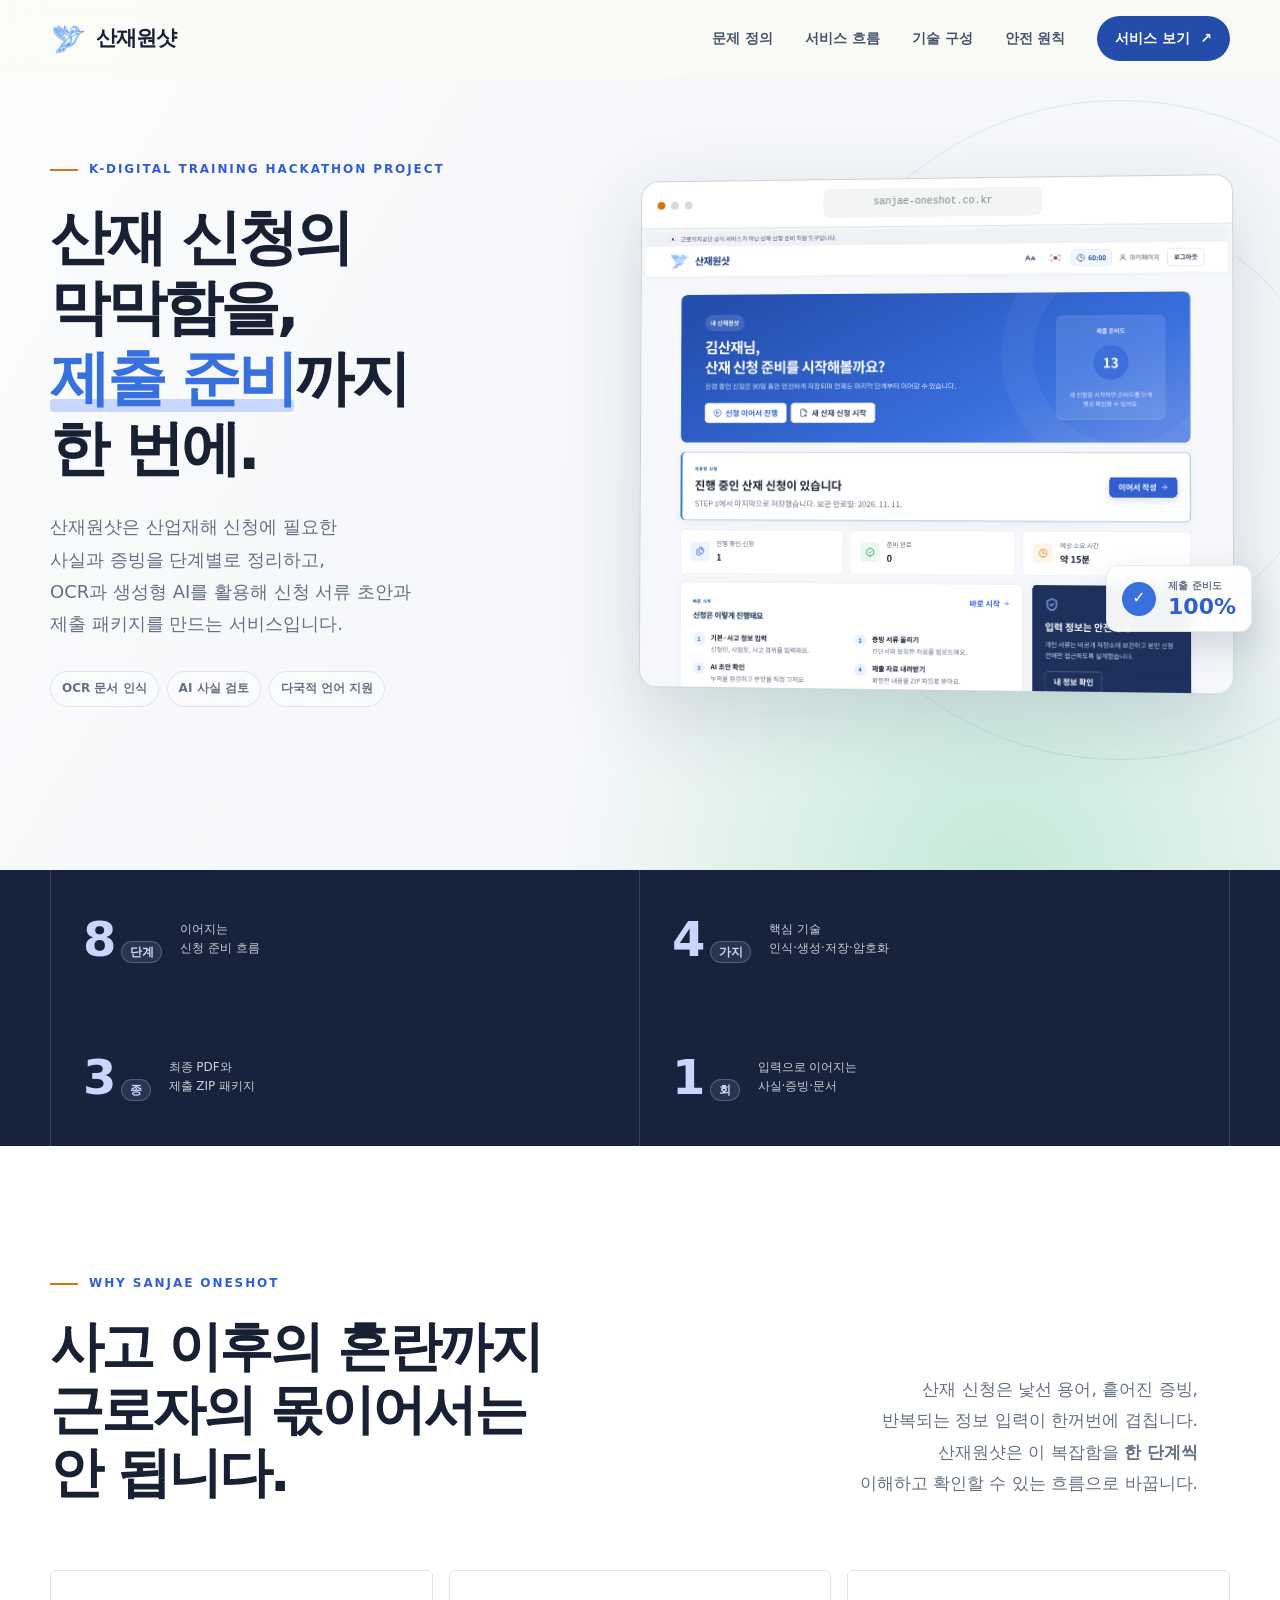
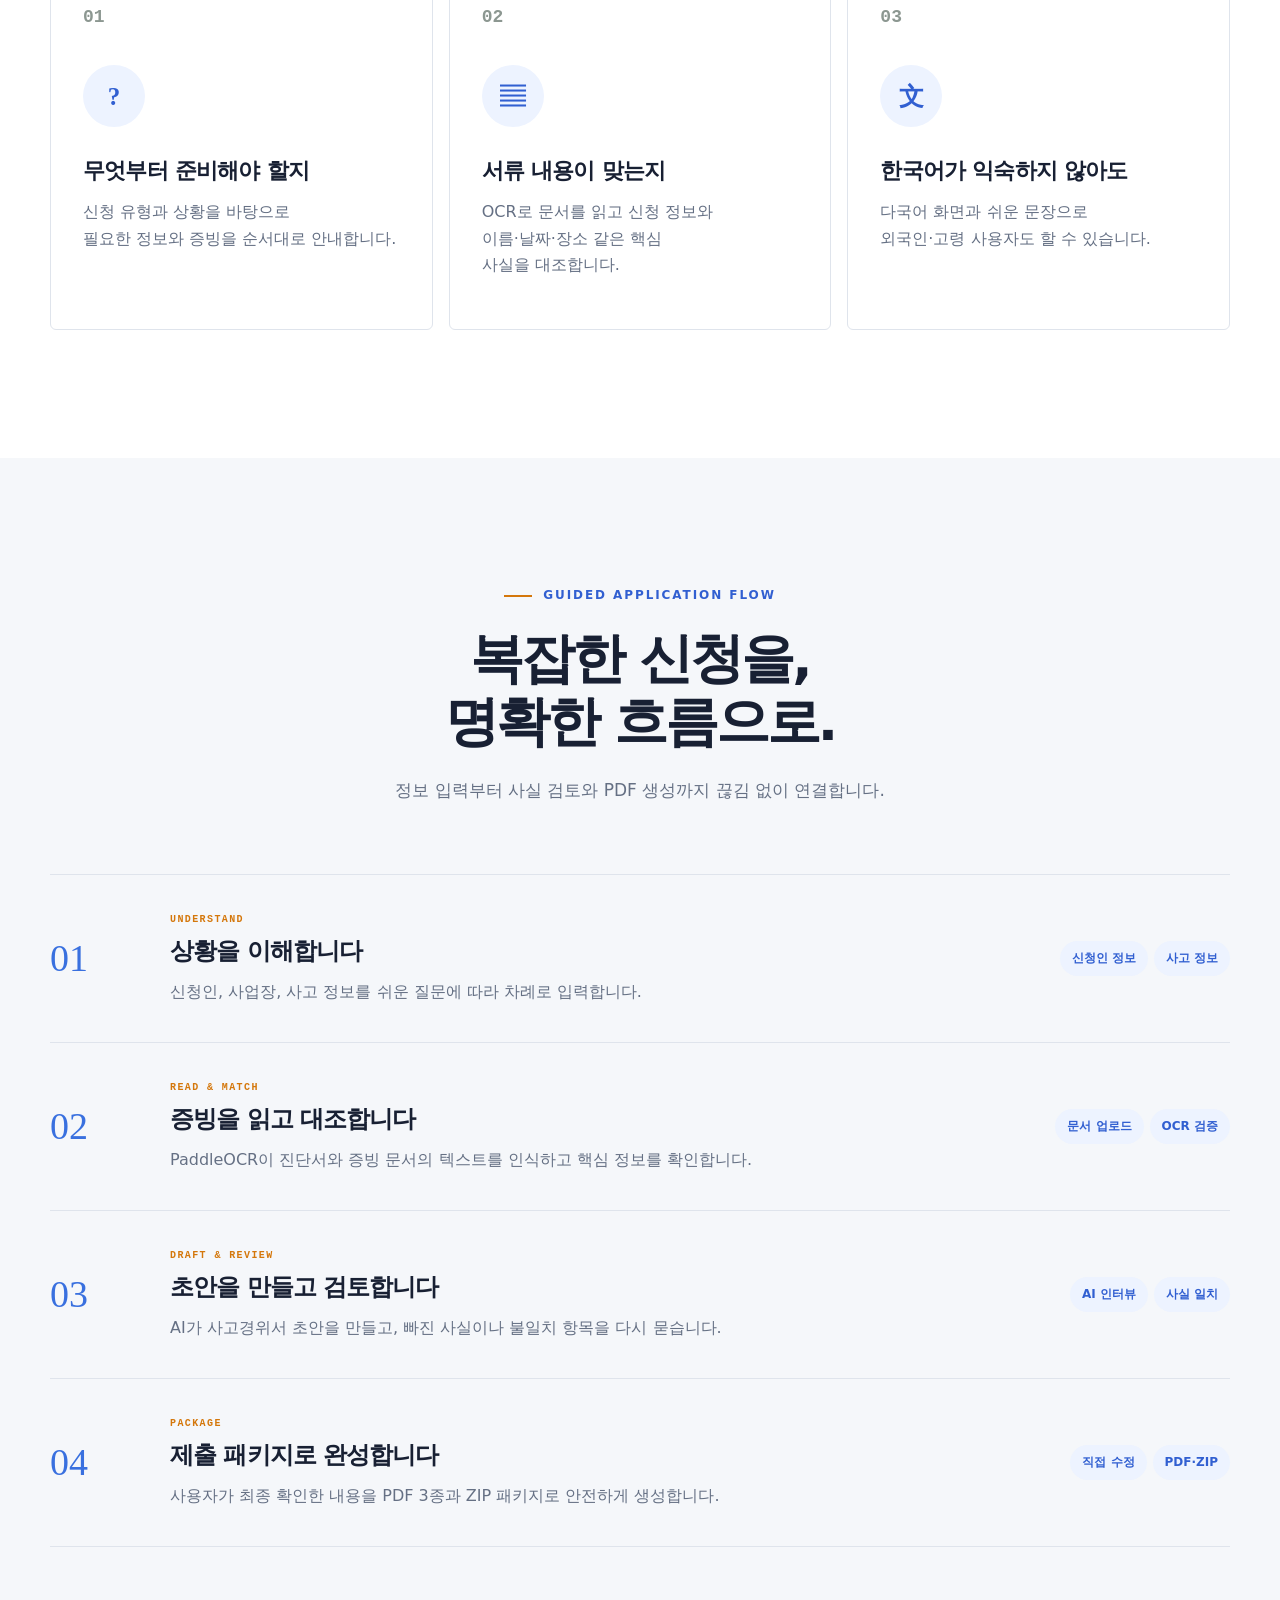
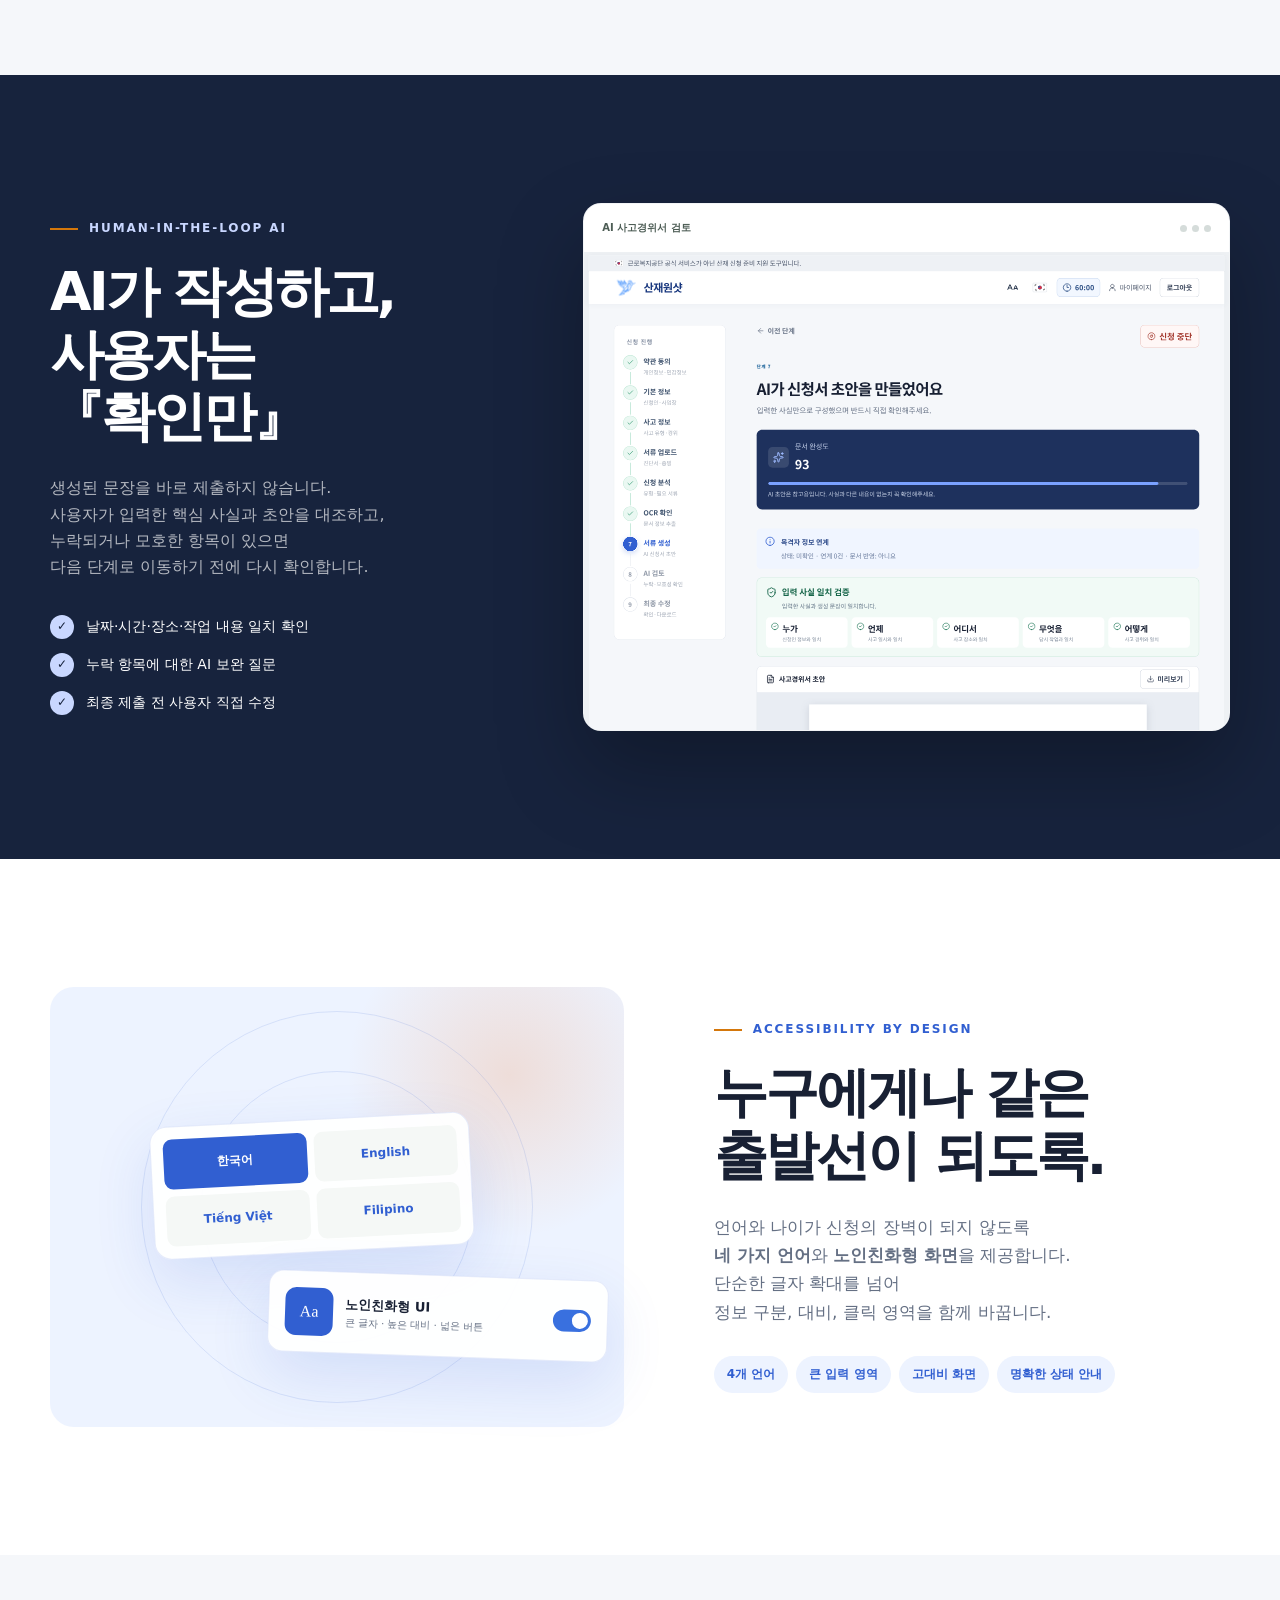
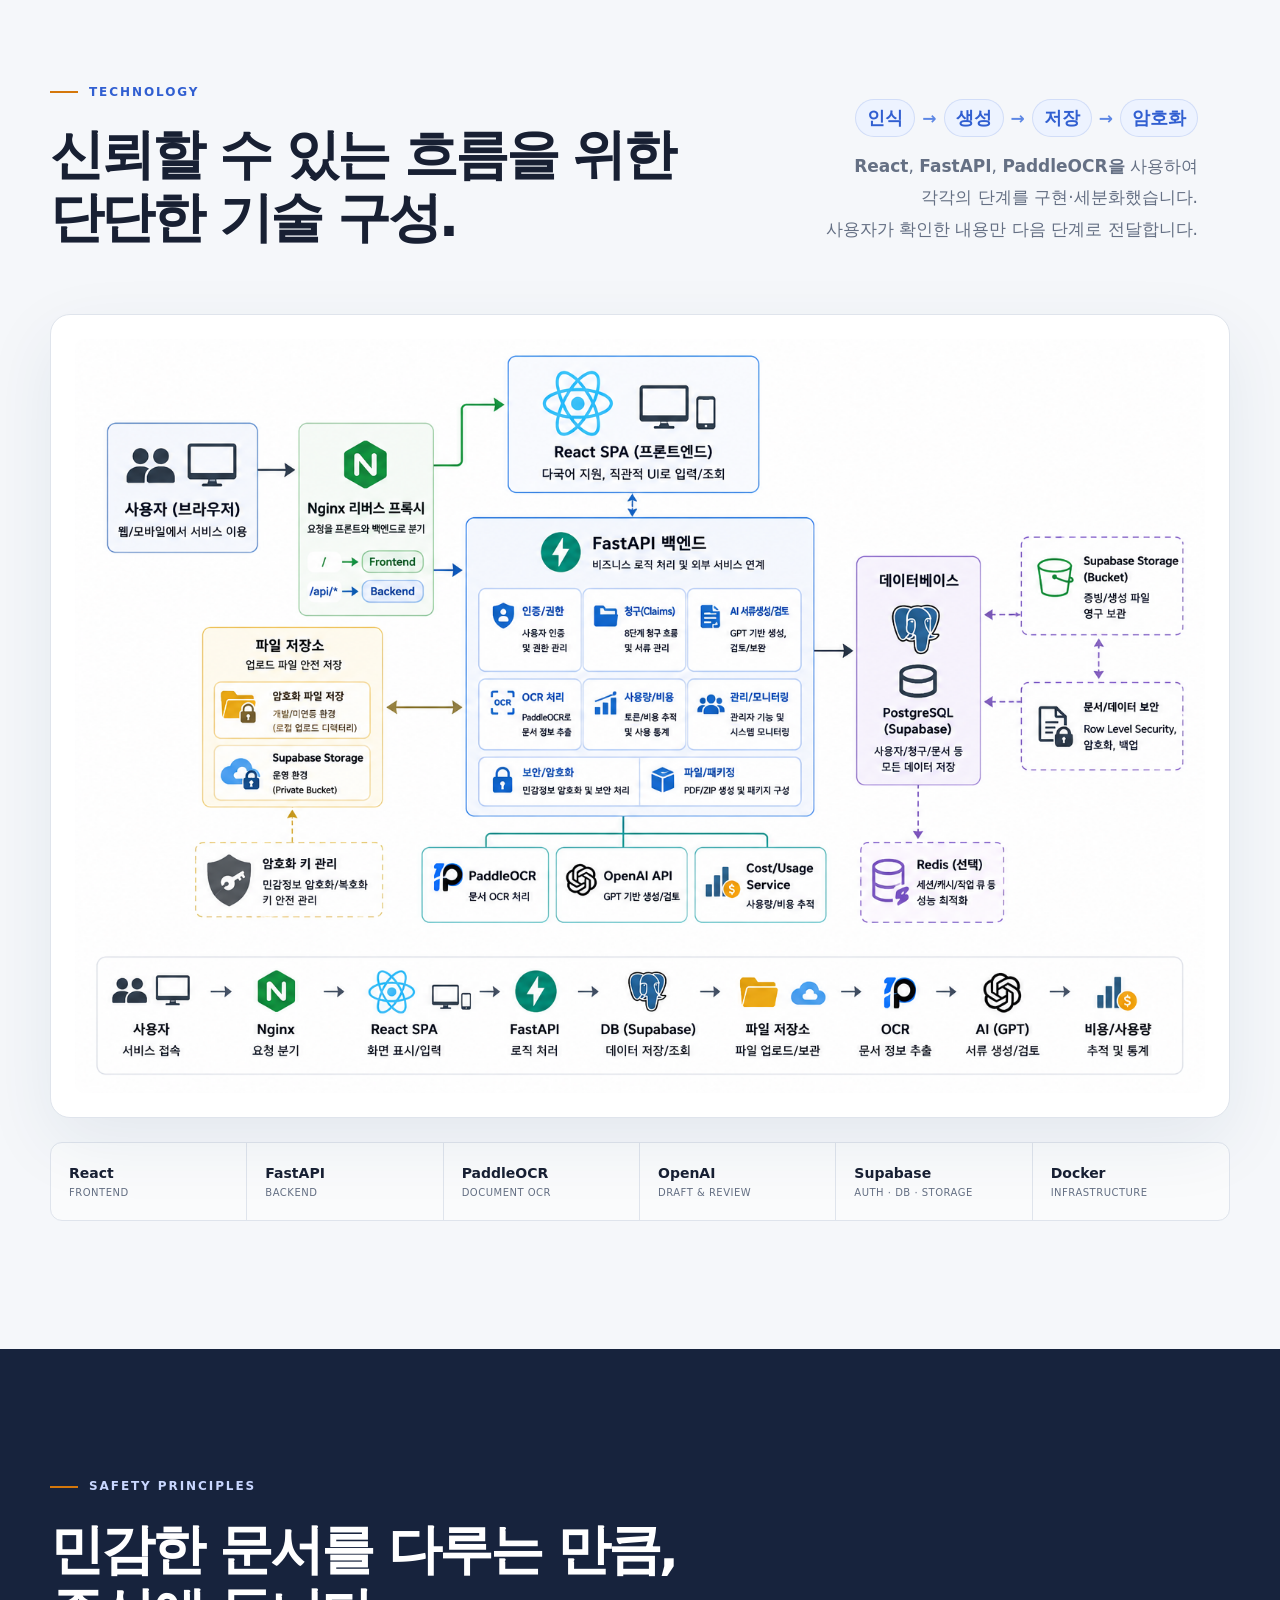
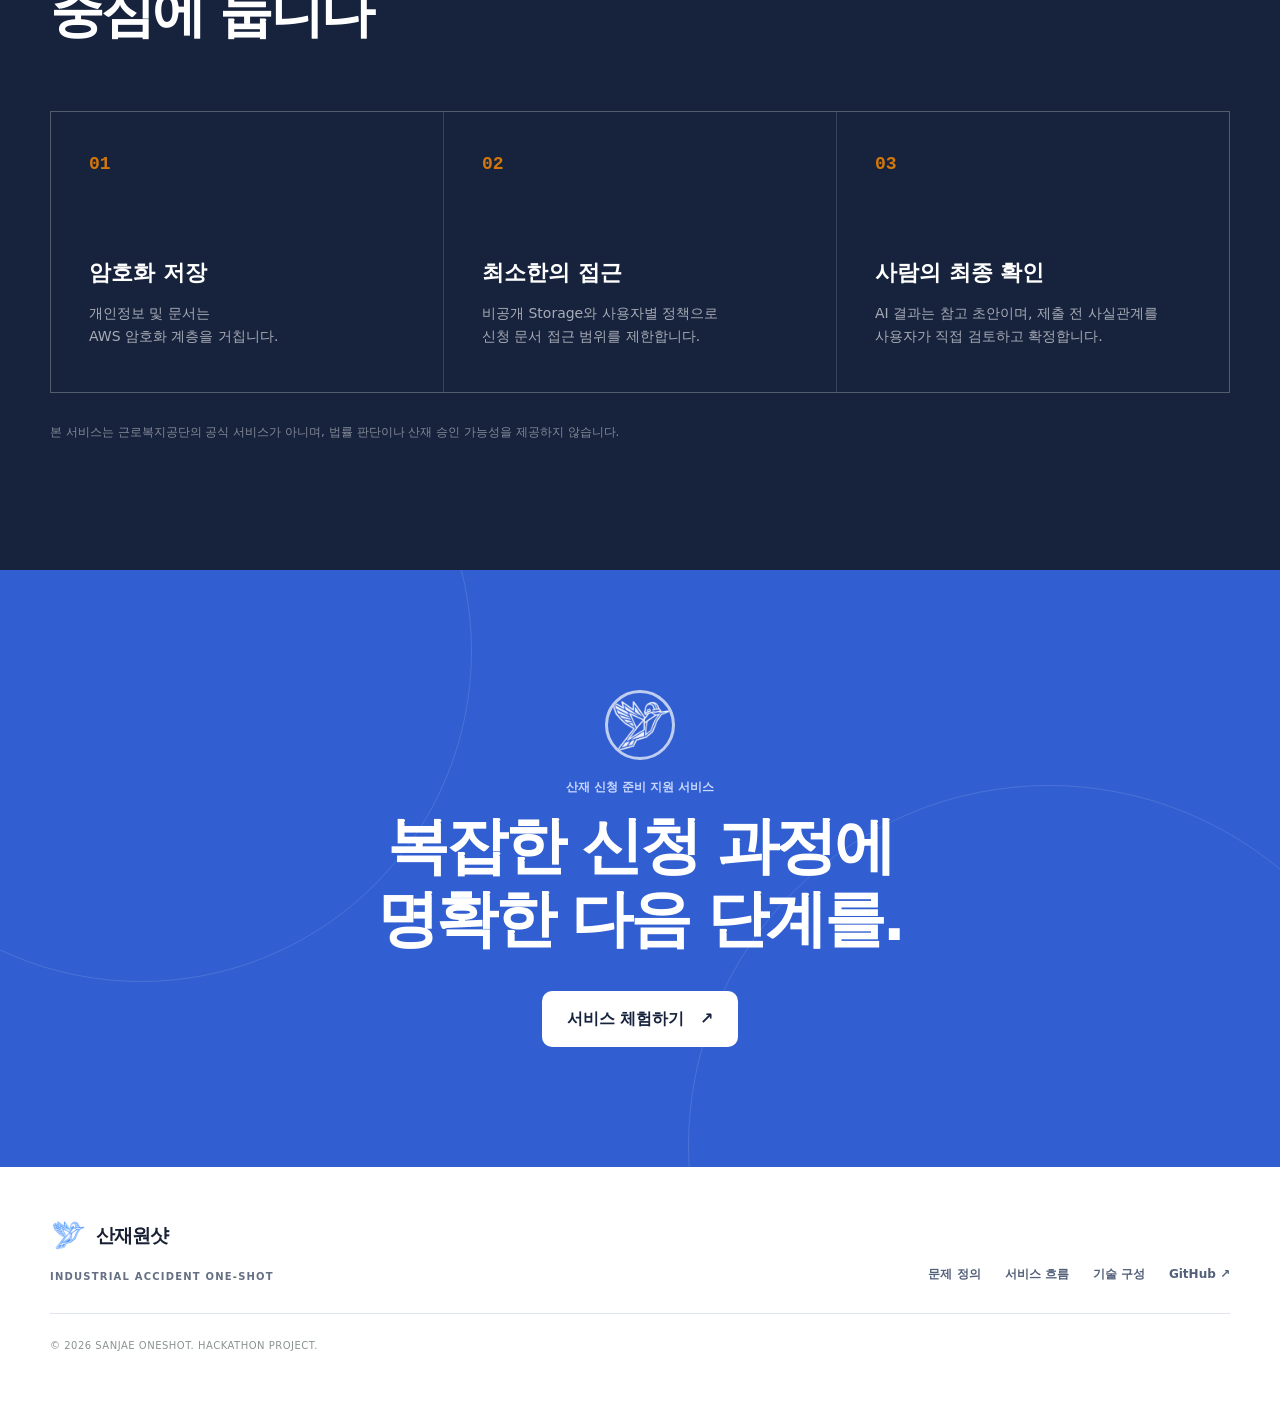
==== commit 970281c1: "Refine impact metrics and add units" ====
--- a/docs/index.html
+++ b/docs/index.html
@@ -30,7 +30,7 @@
       content="https://kimchaejun.github.io/Sanjae-Oneshot-Page/og.png"
     />
     <link rel="icon" href="./assets/sanjae-symbol.svg" type="image/svg+xml" />
-    <link rel="stylesheet" href="./styles.css?v=mobile-centered-hero" />
+    <link rel="stylesheet" href="./styles.css?v=impact-value-units" />
     <title>산재원샷 | 산업재해 신청 준비를 한 번에</title>
   </head>
   <body>
@@ -133,20 +133,20 @@
       <section class="impact-strip" aria-label="서비스 요약">
         <div class="section-shell impact-grid">
           <article>
-            <strong>8</strong>
-            <span>단계로 이어지는<br />신청 준비 흐름</span>
+            <div class="impact-value"><strong>8</strong><small>단계</small></div>
+            <span>이어지는<br />신청 준비 흐름</span>
           </article>
           <article>
-            <strong>4</strong>
-            <span>가지 핵심 기술<br />인식·생성·저장·암호화</span>
+            <div class="impact-value"><strong>4</strong><small>가지</small></div>
+            <span>핵심 기술<br />인식·생성·저장·암호화</span>
           </article>
           <article>
-            <strong>3</strong>
-            <span>종의 최종 PDF와<br />제출 ZIP 패키지</span>
+            <div class="impact-value"><strong>3</strong><small>종</small></div>
+            <span>최종 PDF와<br />제출 ZIP 패키지</span>
           </article>
           <article>
-            <strong>1</strong>
-            <span>회 입력으로 이어지는<br />사실·증빙·문서</span>
+            <div class="impact-value"><strong>1</strong><small>회</small></div>
+            <span>입력으로 이어지는<br />사실·증빙·문서</span>
           </article>
         </div>
       </section>
--- a/docs/styles.css
+++ b/docs/styles.css
@@ -549,11 +549,33 @@
   border-left: 1px solid rgba(255, 255, 255, 0.14);
 }
 
+.impact-value {
+  display: inline-flex;
+  flex: 0 0 auto;
+  align-items: baseline;
+  gap: 7px;
+}
+
 .impact-grid strong {
   color: var(--mint);
-  font-family: Georgia, "Times New Roman", serif;
+  font-family: inherit;
   font-size: 48px;
-  font-weight: 500;
+  font-weight: 850;
+  letter-spacing: -0.055em;
+  line-height: 1;
+}
+
+.impact-value small {
+  display: inline-flex;
+  align-items: center;
+  padding: 4px 8px;
+  color: var(--mint);
+  background: rgba(201, 215, 255, 0.1);
+  border: 1px solid rgba(201, 215, 255, 0.24);
+  border-radius: 999px;
+  font-size: var(--type-caption);
+  font-weight: 800;
+  letter-spacing: -0.02em;
   line-height: 1;
 }
 
@@ -1709,6 +1731,14 @@
   .impact-grid strong {
     min-width: 0;
     font-size: clamp(34px, 10vw, 42px);
+  }
+
+  .impact-value {
+    gap: 6px;
+  }
+
+  .impact-value small {
+    padding: 3px 7px;
   }
 
   .impact-grid span {
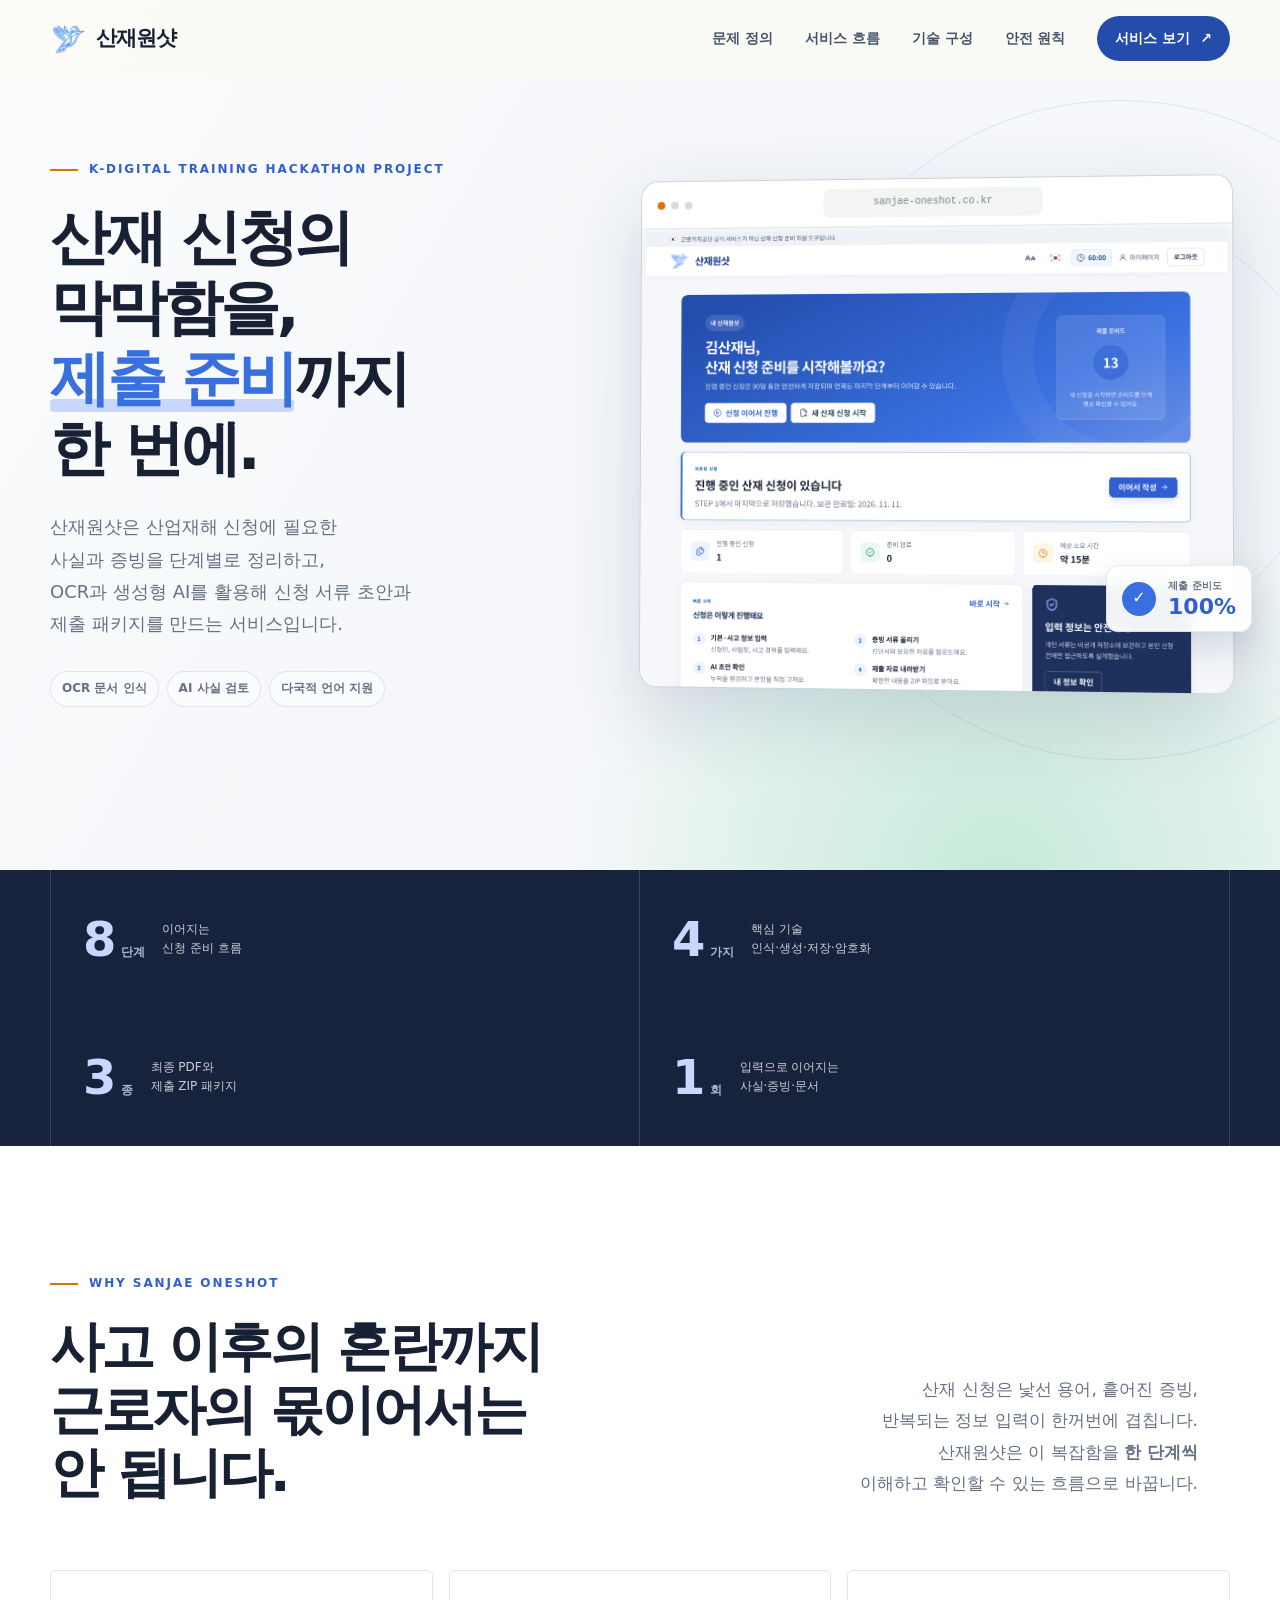
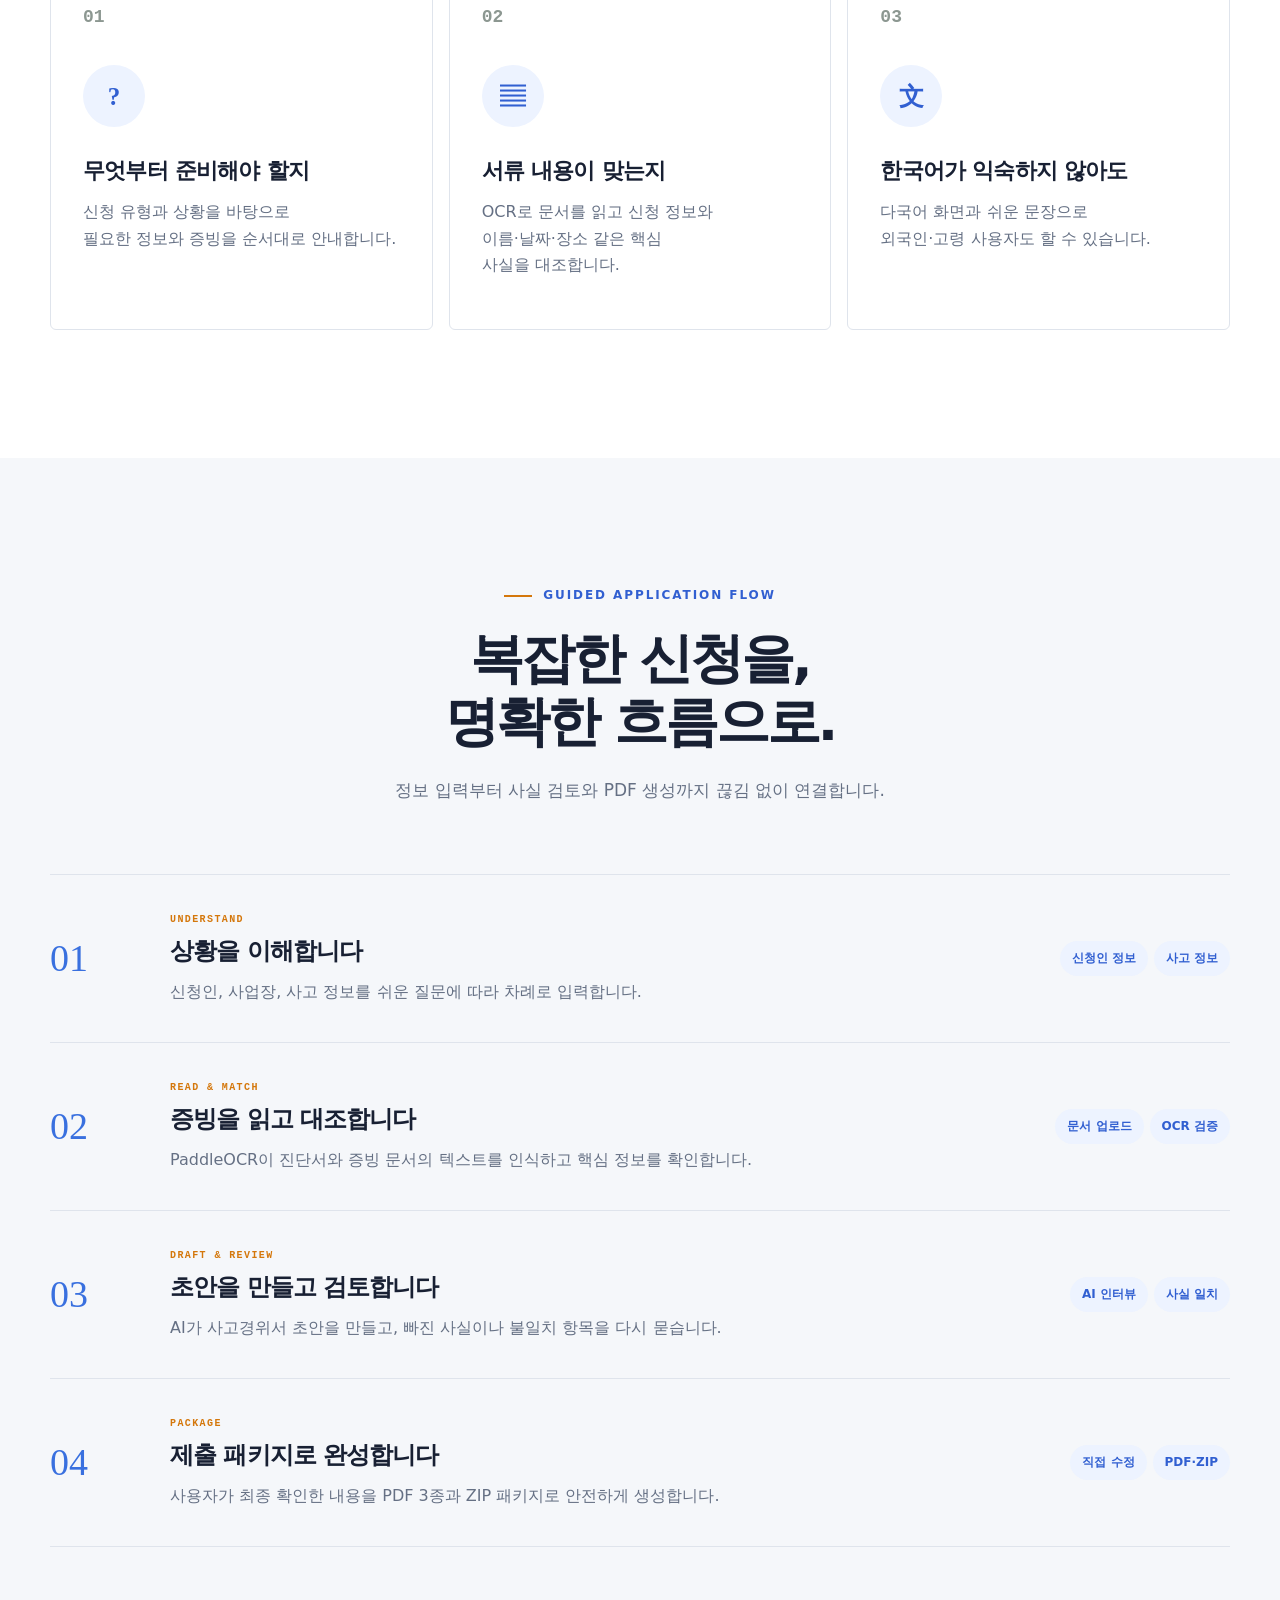
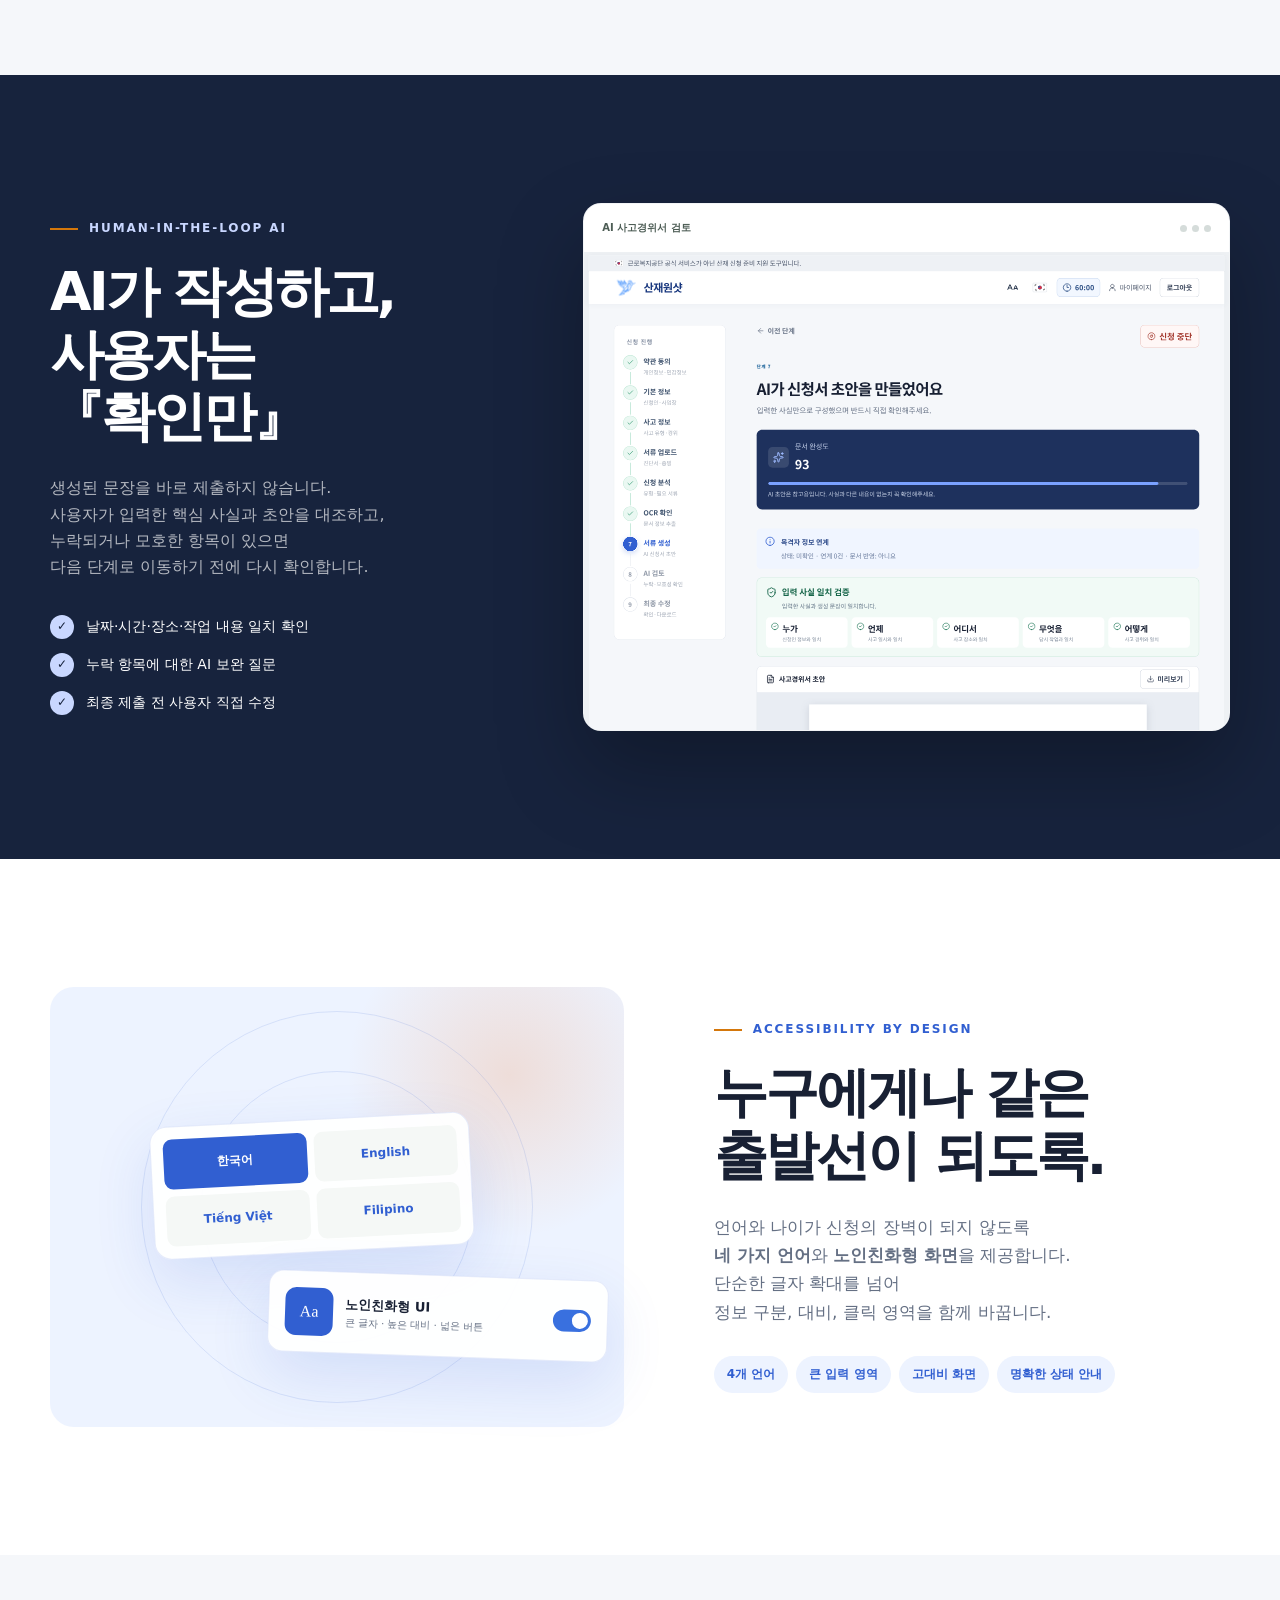
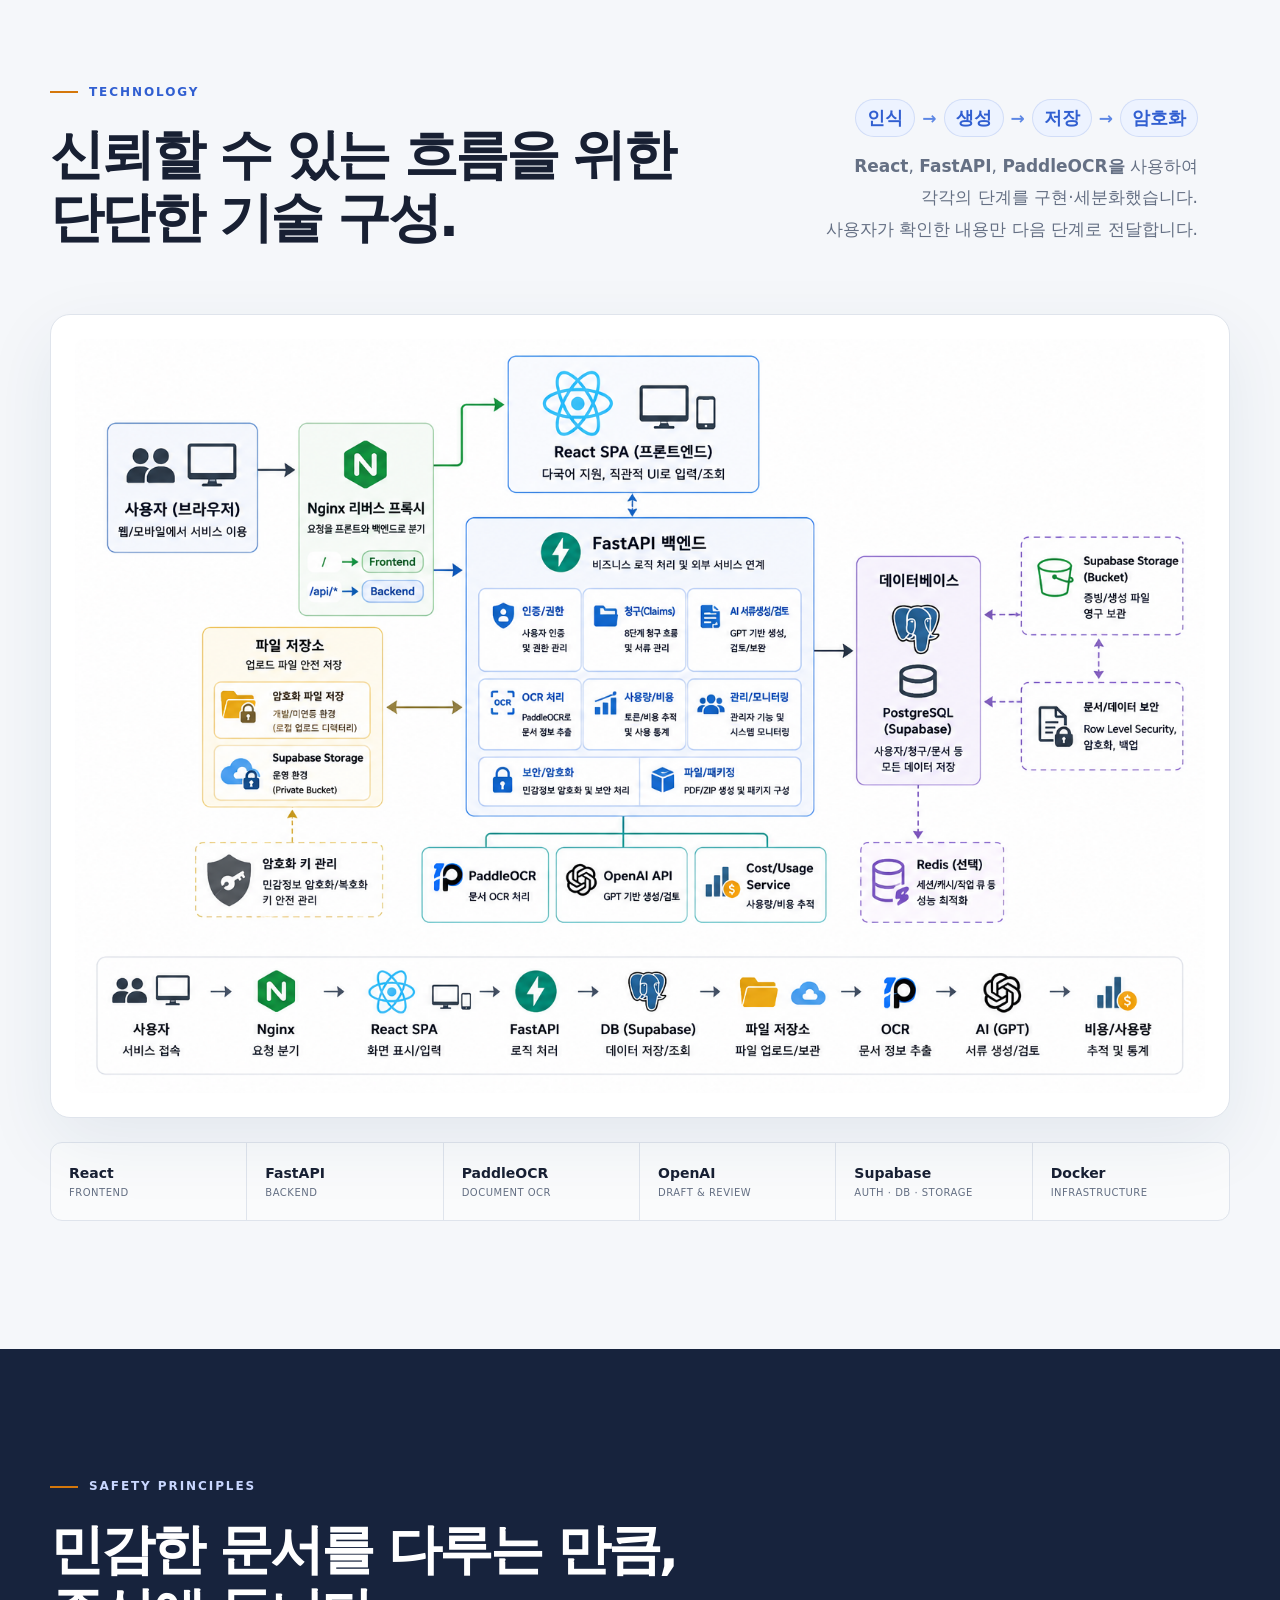
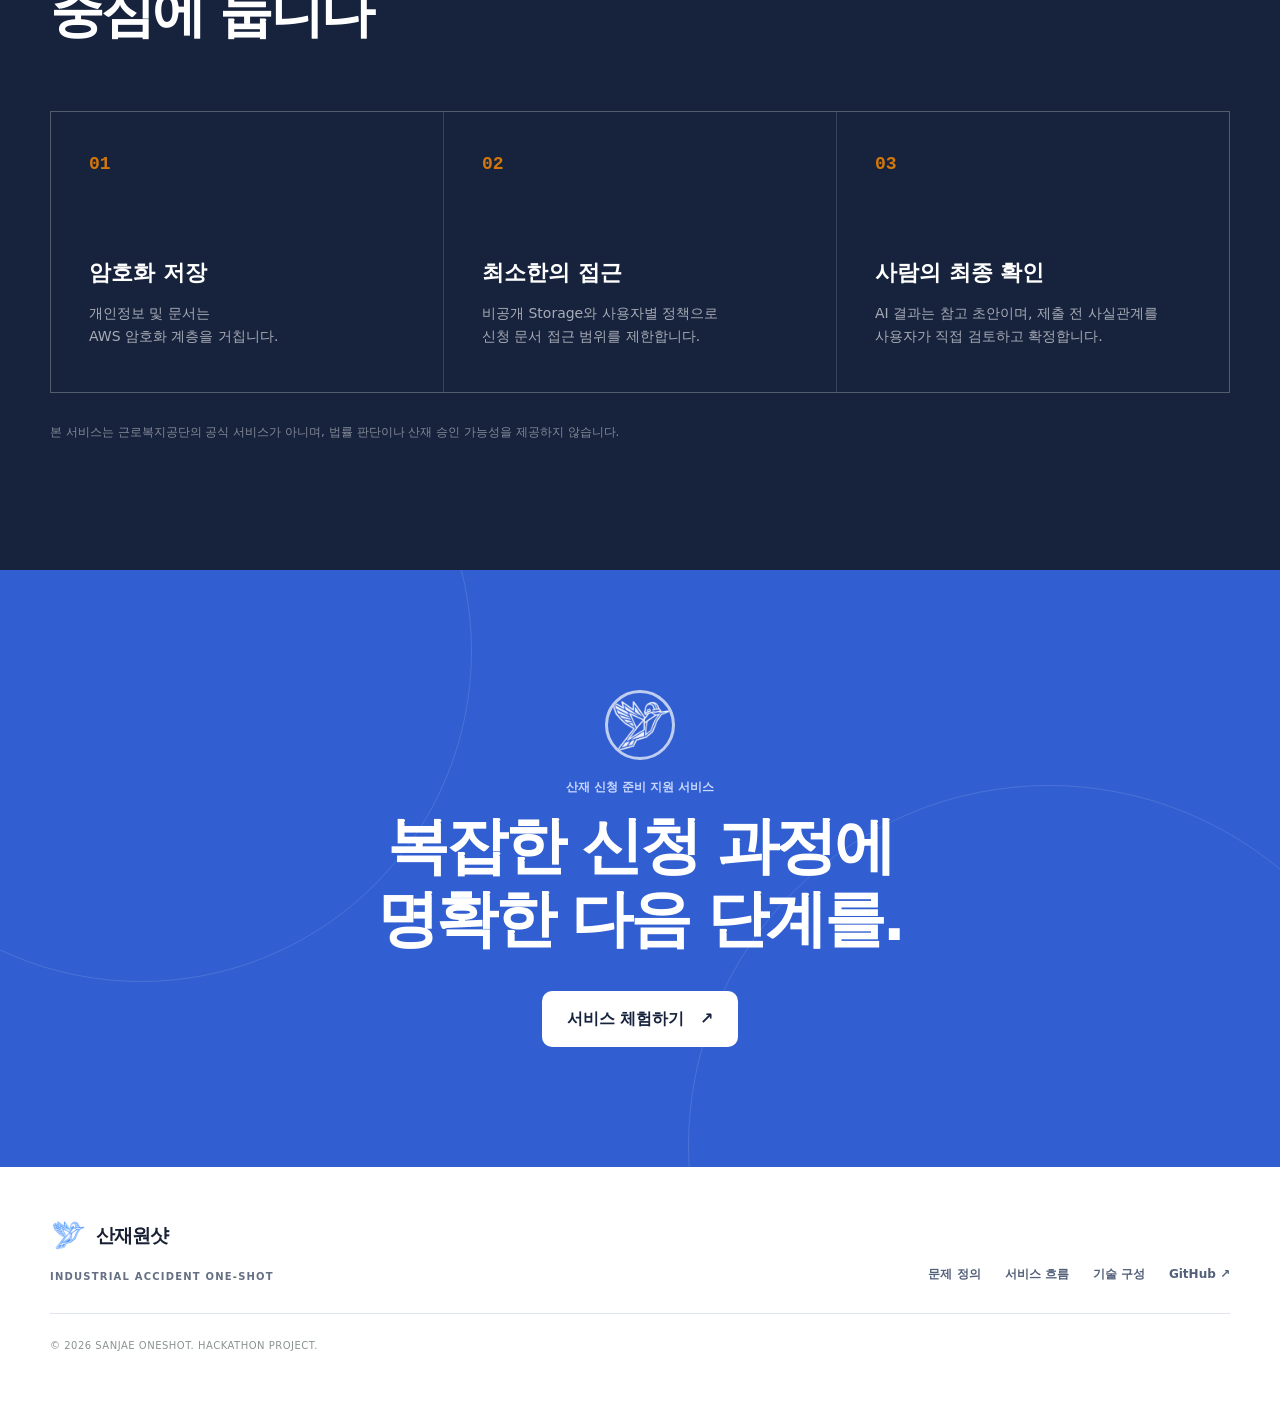
==== commit 03ee7a1c: "Remove impact unit badges" ====
--- a/docs/index.html
+++ b/docs/index.html
@@ -30,7 +30,7 @@
       content="https://kimchaejun.github.io/Sanjae-Oneshot-Page/og.png"
     />
     <link rel="icon" href="./assets/sanjae-symbol.svg" type="image/svg+xml" />
-    <link rel="stylesheet" href="./styles.css?v=impact-value-units" />
+    <link rel="stylesheet" href="./styles.css?v=impact-value-units-plain" />
     <title>산재원샷 | 산업재해 신청 준비를 한 번에</title>
   </head>
   <body>
--- a/docs/styles.css
+++ b/docs/styles.css
@@ -568,15 +568,12 @@
 .impact-value small {
   display: inline-flex;
   align-items: center;
-  padding: 4px 8px;
   color: var(--mint);
-  background: rgba(201, 215, 255, 0.1);
-  border: 1px solid rgba(201, 215, 255, 0.24);
-  border-radius: 999px;
   font-size: var(--type-caption);
   font-weight: 800;
   letter-spacing: -0.02em;
   line-height: 1;
+  opacity: 0.82;
 }
 
 .impact-grid span {
@@ -1735,10 +1732,6 @@
 
   .impact-value {
     gap: 6px;
-  }
-
-  .impact-value small {
-    padding: 3px 7px;
   }
 
   .impact-grid span {
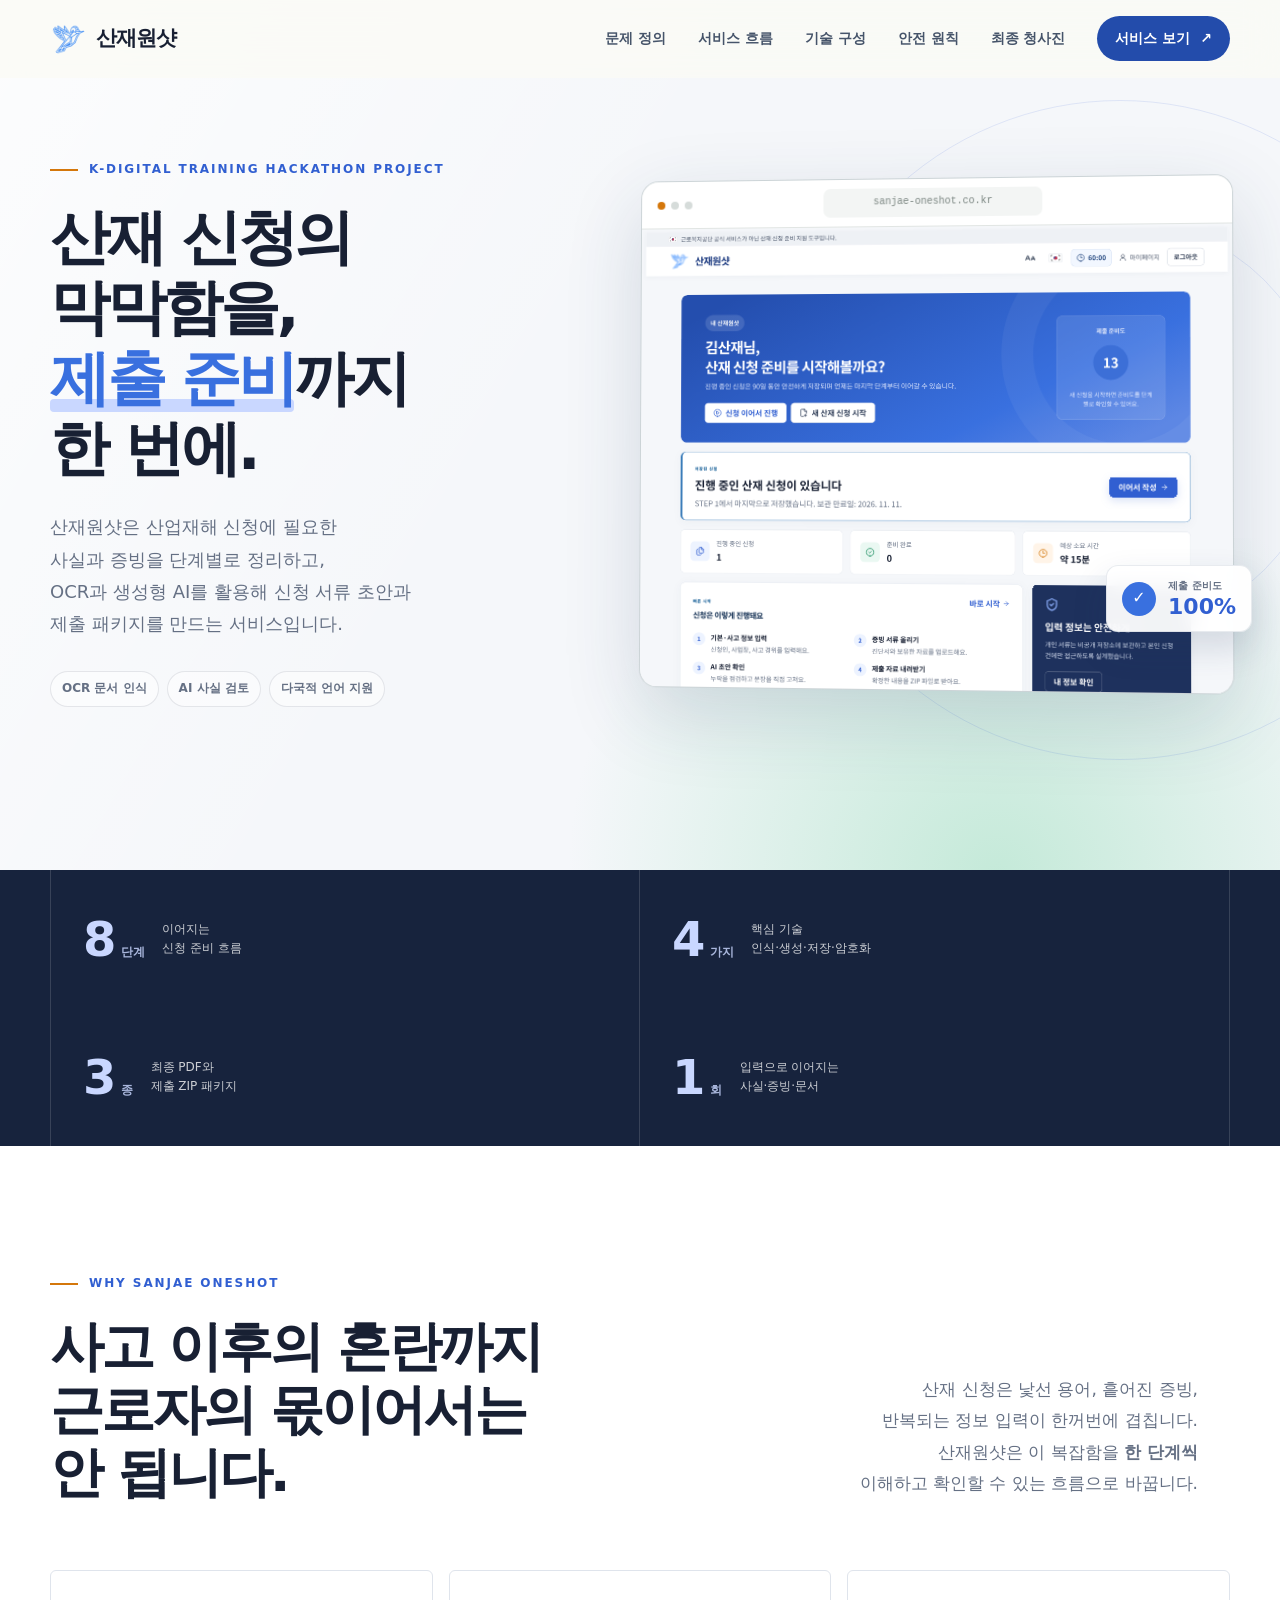
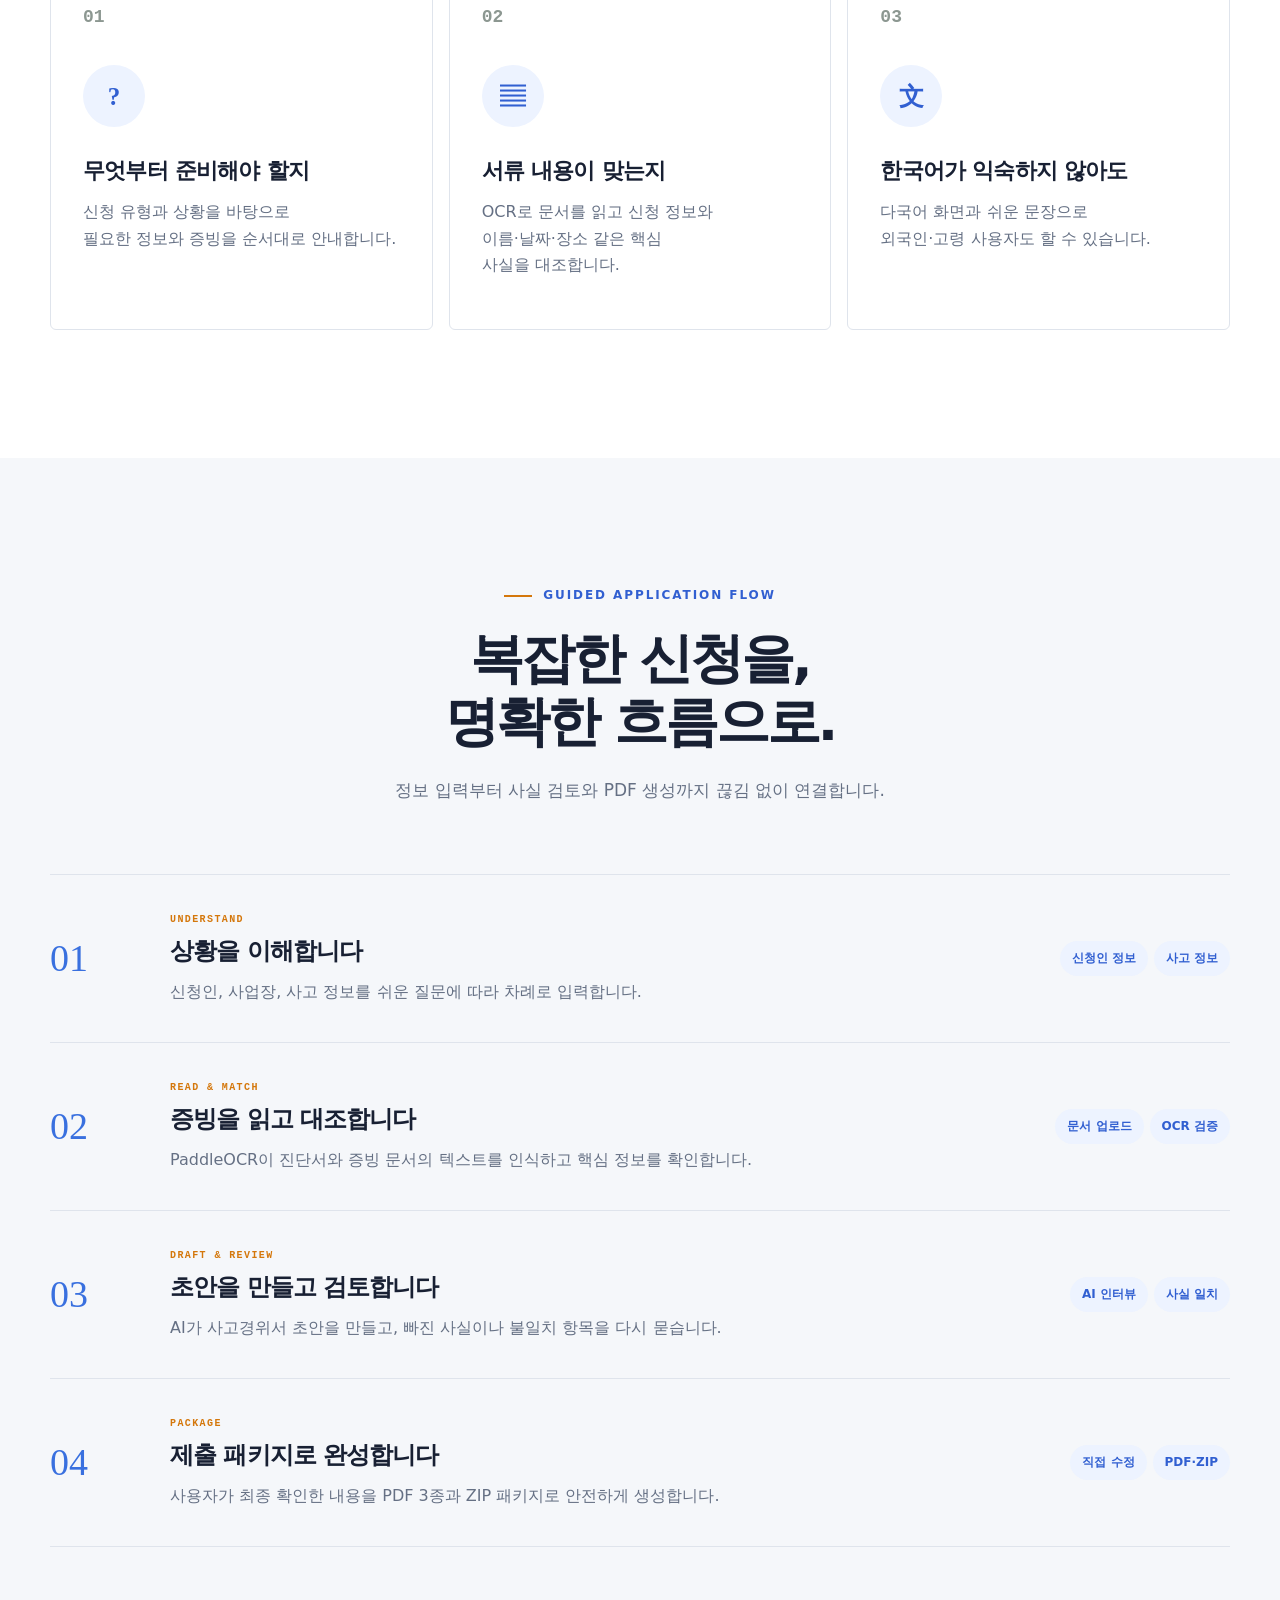
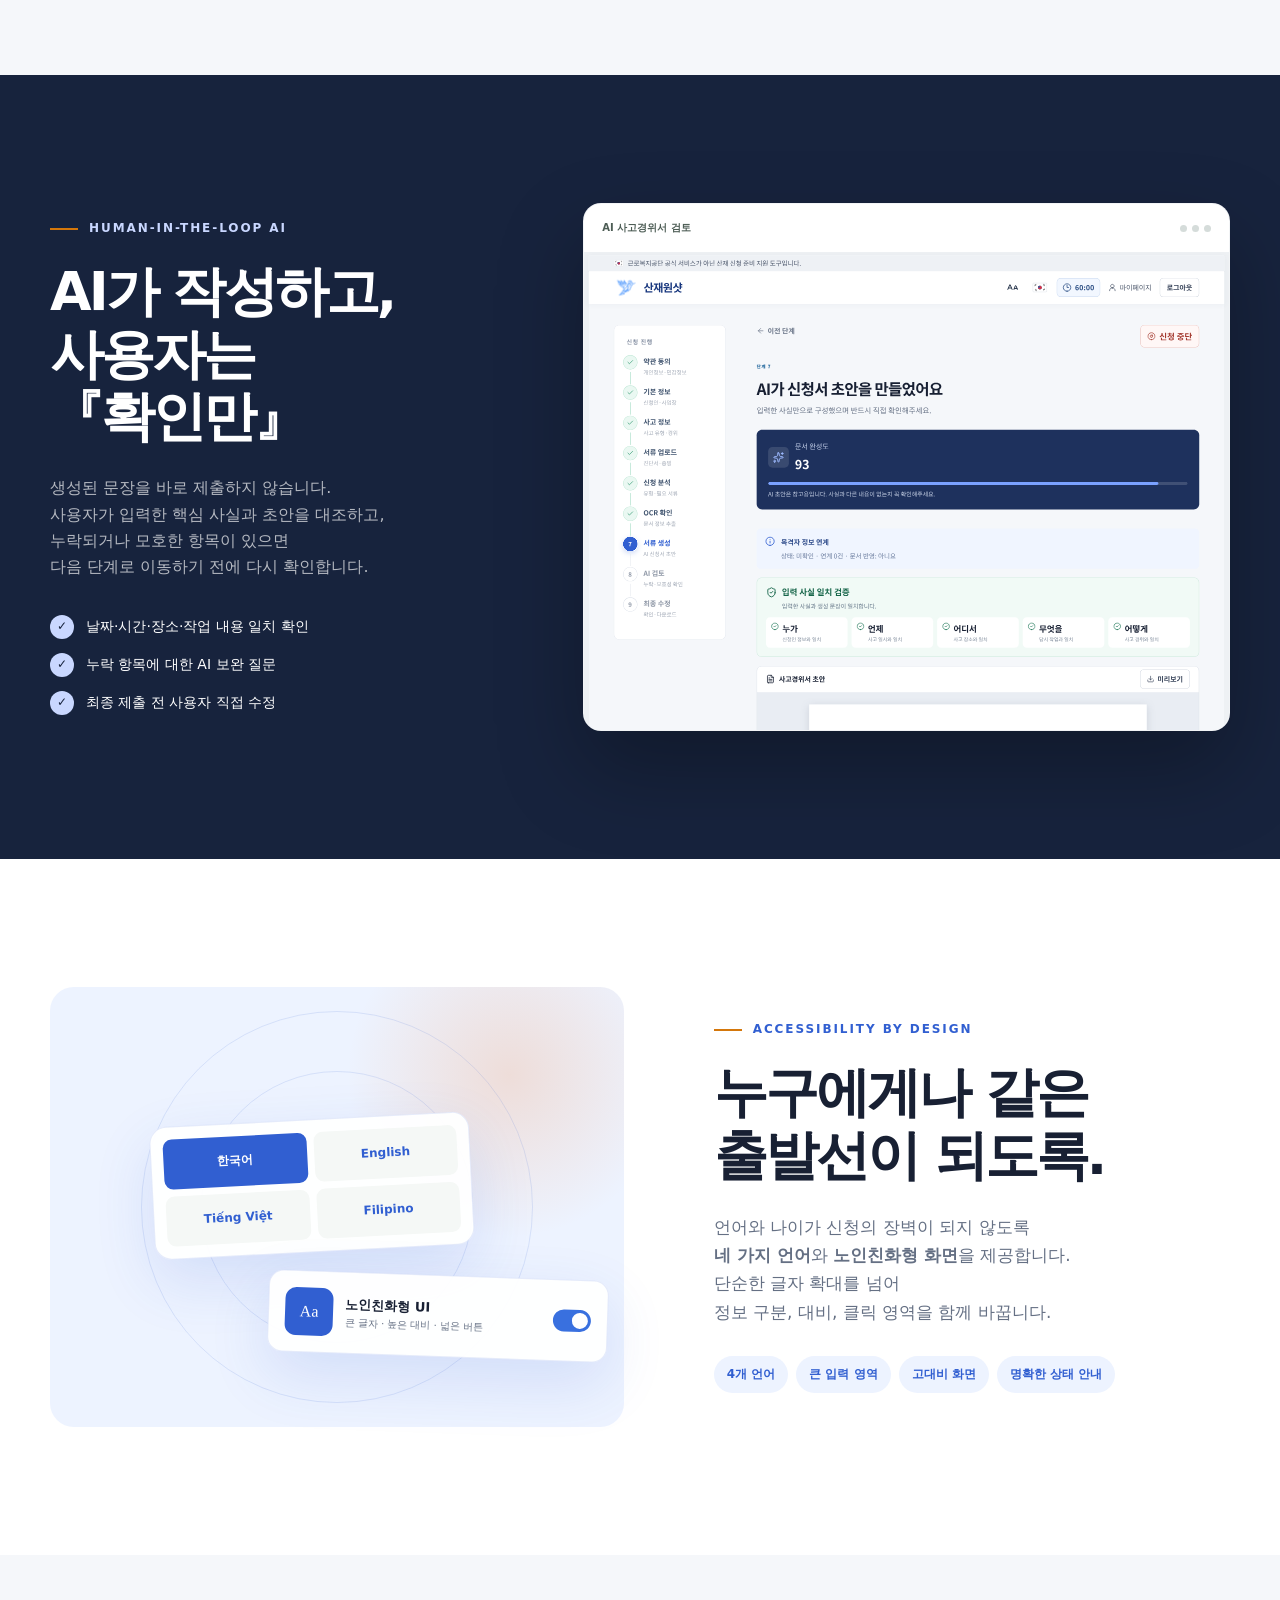
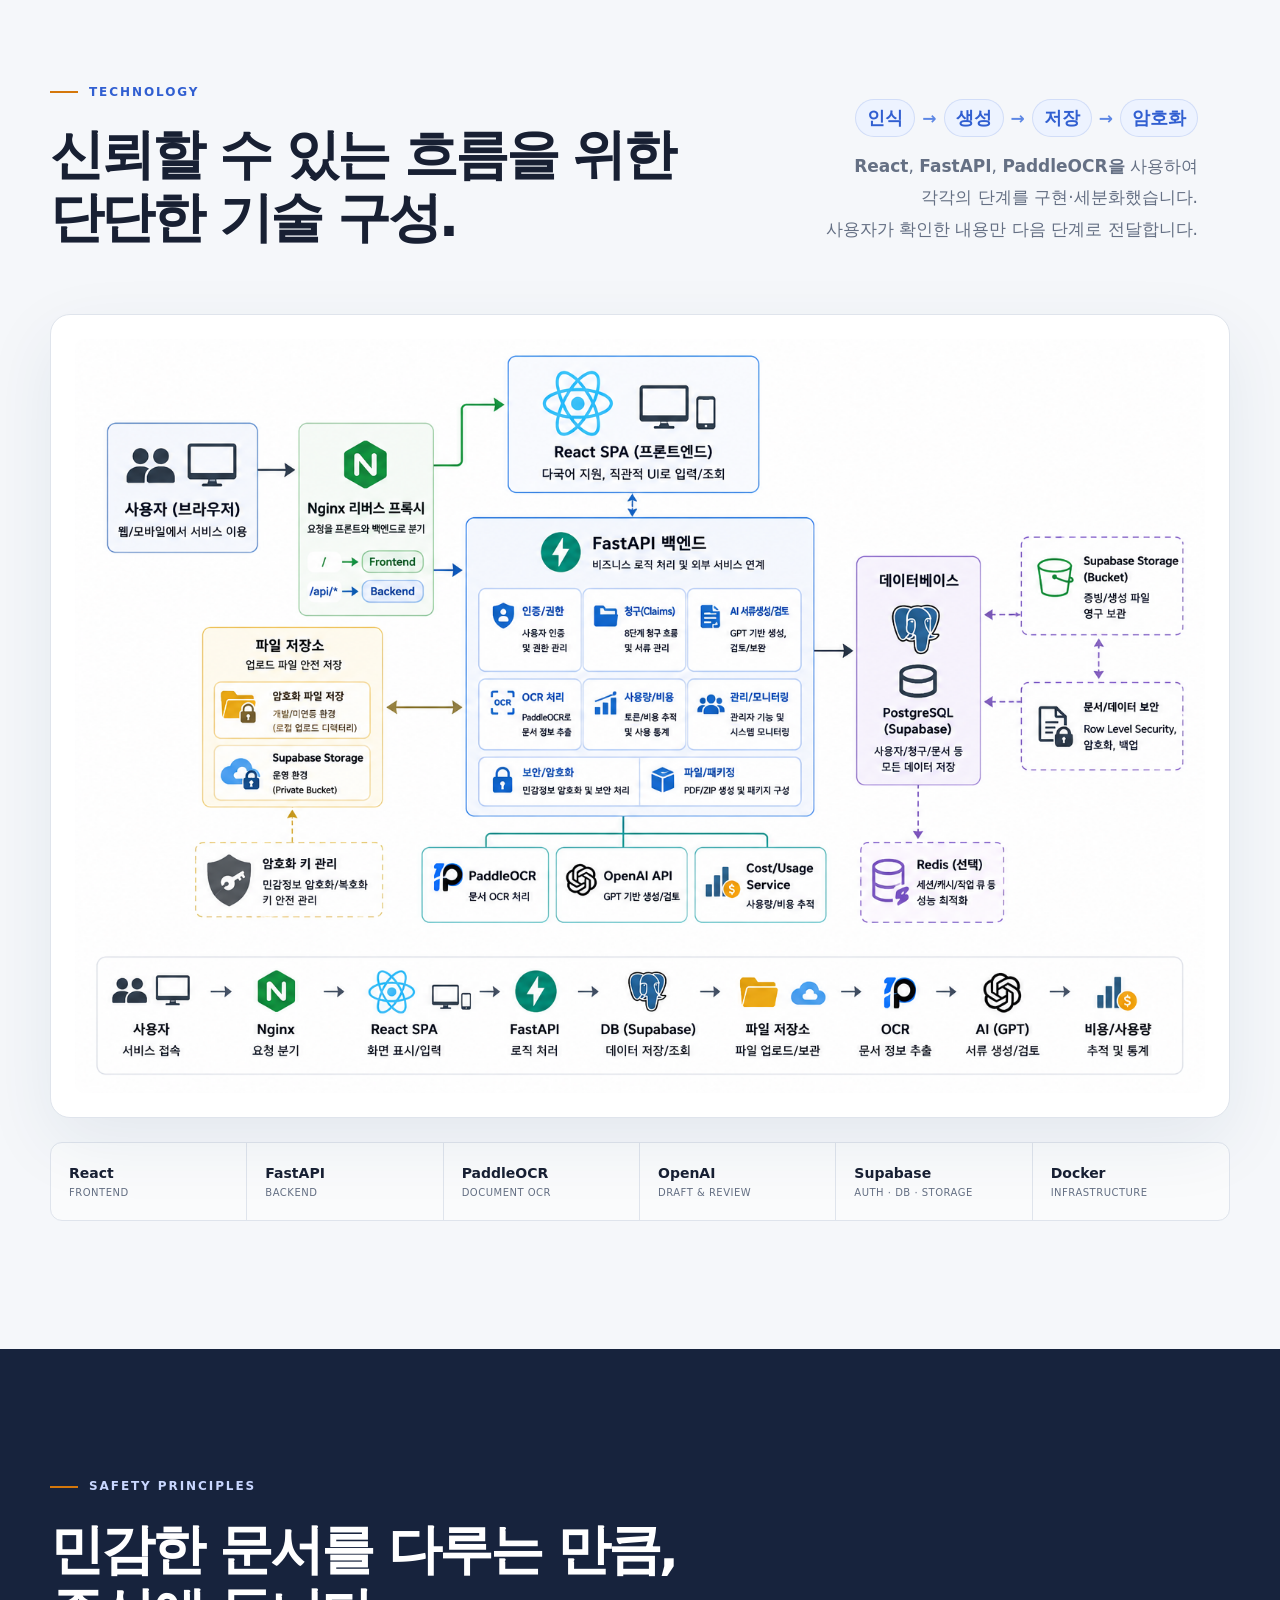
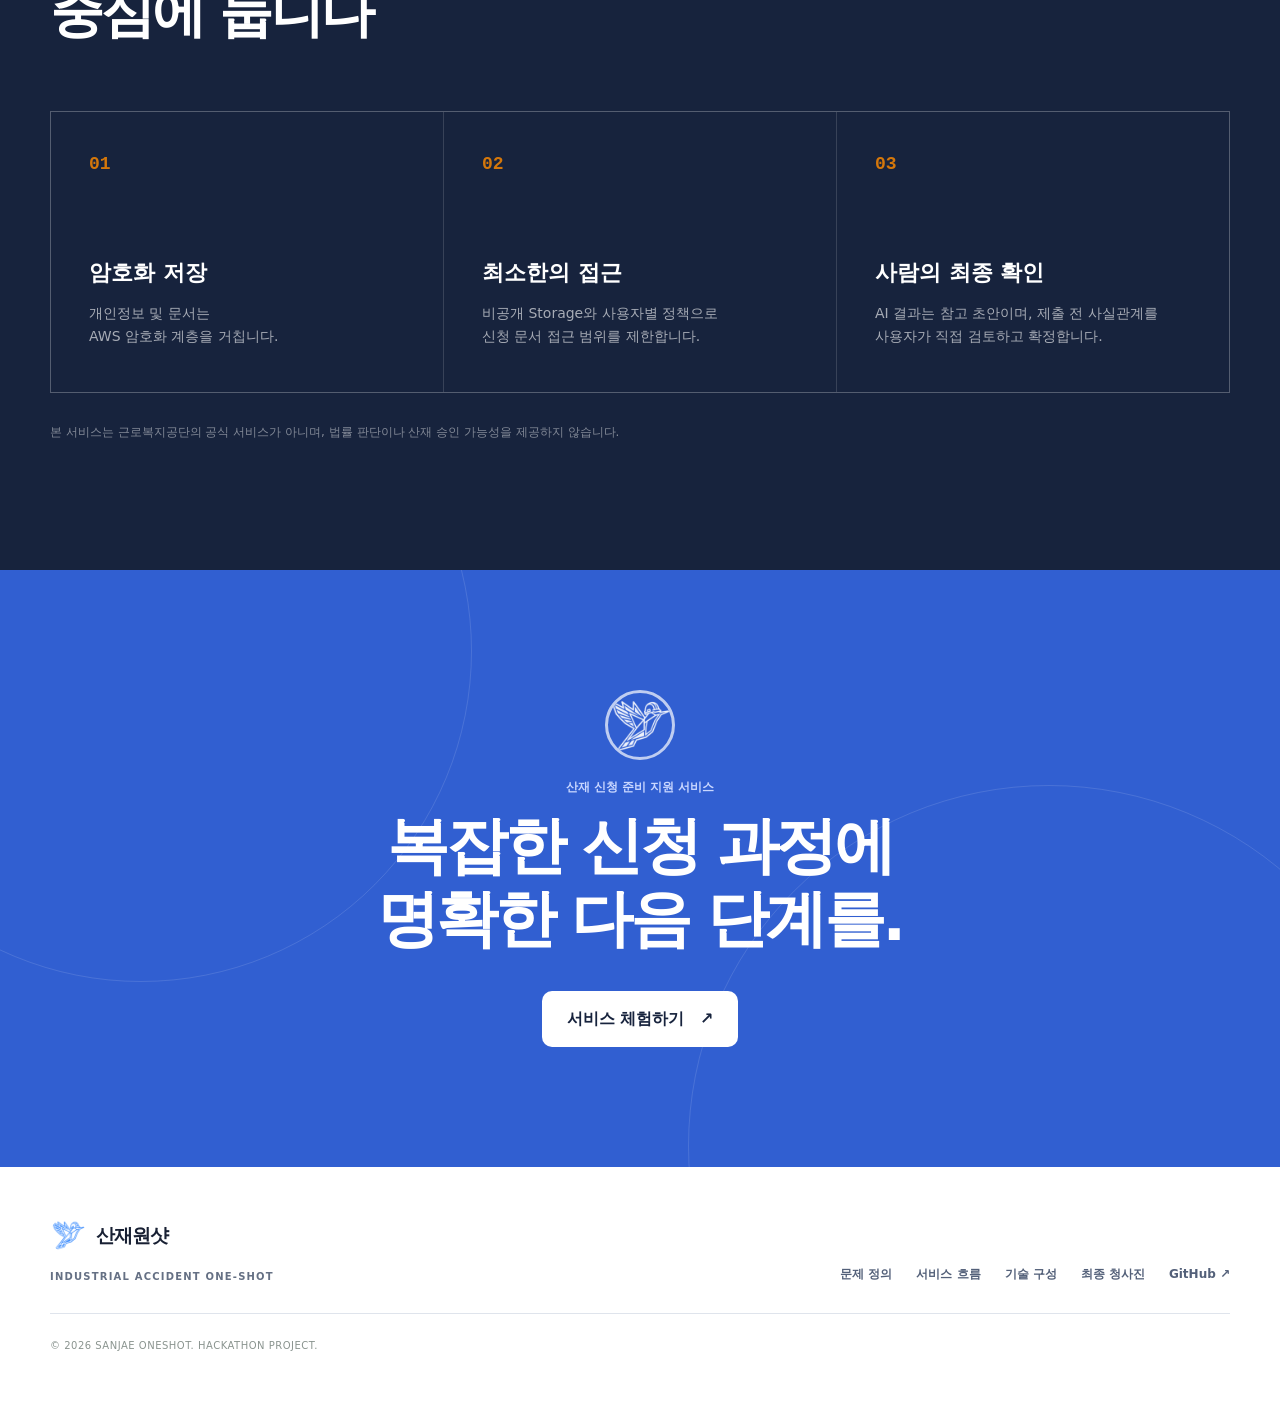
==== commit dd47730e: "Add final blueprint experience" ====
--- a/docs/index.html
+++ b/docs/index.html
@@ -17,7 +17,7 @@
     />
     <meta
       property="og:image"
-      content="https://kimchaejun.github.io/Sanjae-Oneshot-Page/og.png"
+      content="https://kimchaejun.github.io/Sanjae-Oneshot-Page/og.png?v=brand-blue-20260824"
     />
     <meta name="twitter:card" content="summary_large_image" />
     <meta name="twitter:title" content="산재원샷 | 산업재해 신청 준비 지원 서비스" />
@@ -27,10 +27,10 @@
     />
     <meta
       name="twitter:image"
-      content="https://kimchaejun.github.io/Sanjae-Oneshot-Page/og.png"
+      content="https://kimchaejun.github.io/Sanjae-Oneshot-Page/og.png?v=brand-blue-20260824"
     />
     <link rel="icon" href="./assets/sanjae-symbol.svg" type="image/svg+xml" />
-    <link rel="stylesheet" href="./styles.css?v=impact-value-units-plain" />
+    <link rel="stylesheet" href="./styles.css?v=mobile-detail-wrap" />
     <title>산재원샷 | 산업재해 신청 준비를 한 번에</title>
   </head>
   <body>
@@ -60,6 +60,7 @@
           <a href="#flow">서비스 흐름</a>
           <a href="#technology">기술 구성</a>
           <a href="#safety">안전 원칙</a>
+          <a href="./blueprint.html">최종 청사진</a>
           <a
             class="nav-cta"
             href="https://sanjae-oneshot.co.kr"
@@ -409,6 +410,7 @@
           <a href="#why">문제 정의</a>
           <a href="#flow">서비스 흐름</a>
           <a href="#technology">기술 구성</a>
+          <a href="./blueprint.html">최종 청사진</a>
           <a href="https://github.com/KimChaeJun/Sanjae-Oneshot-Page" target="_blank" rel="noreferrer">GitHub ↗</a>
         </div>
         <p class="copyright">© <span data-year></span> Sanjae Oneshot. Hackathon project.</p>
--- a/docs/styles.css
+++ b/docs/styles.css
@@ -1558,7 +1558,7 @@
   html,
   body {
     overflow-x: clip;
-    word-break: normal;
+    word-break: keep-all;
   }
 
   .site-header,
@@ -1684,6 +1684,12 @@
     justify-content: center;
   }
 
+  .check-list li,
+  .accessibility-points {
+    justify-content: center;
+    text-align: center;
+  }
+
   .hero-actions,
   .button {
     width: 100%;
@@ -1737,8 +1743,8 @@
   .impact-grid span {
     font-size: var(--type-caption);
     line-height: 1.5;
-    overflow-wrap: anywhere;
-    word-break: normal;
+    overflow-wrap: normal;
+    word-break: keep-all;
   }
 
   .section {
@@ -1770,7 +1776,7 @@
   .problem-card,
   .safety-grid article {
     min-width: 0;
-    overflow-wrap: break-word;
+    overflow-wrap: normal;
   }
 
   .section-heading h2,
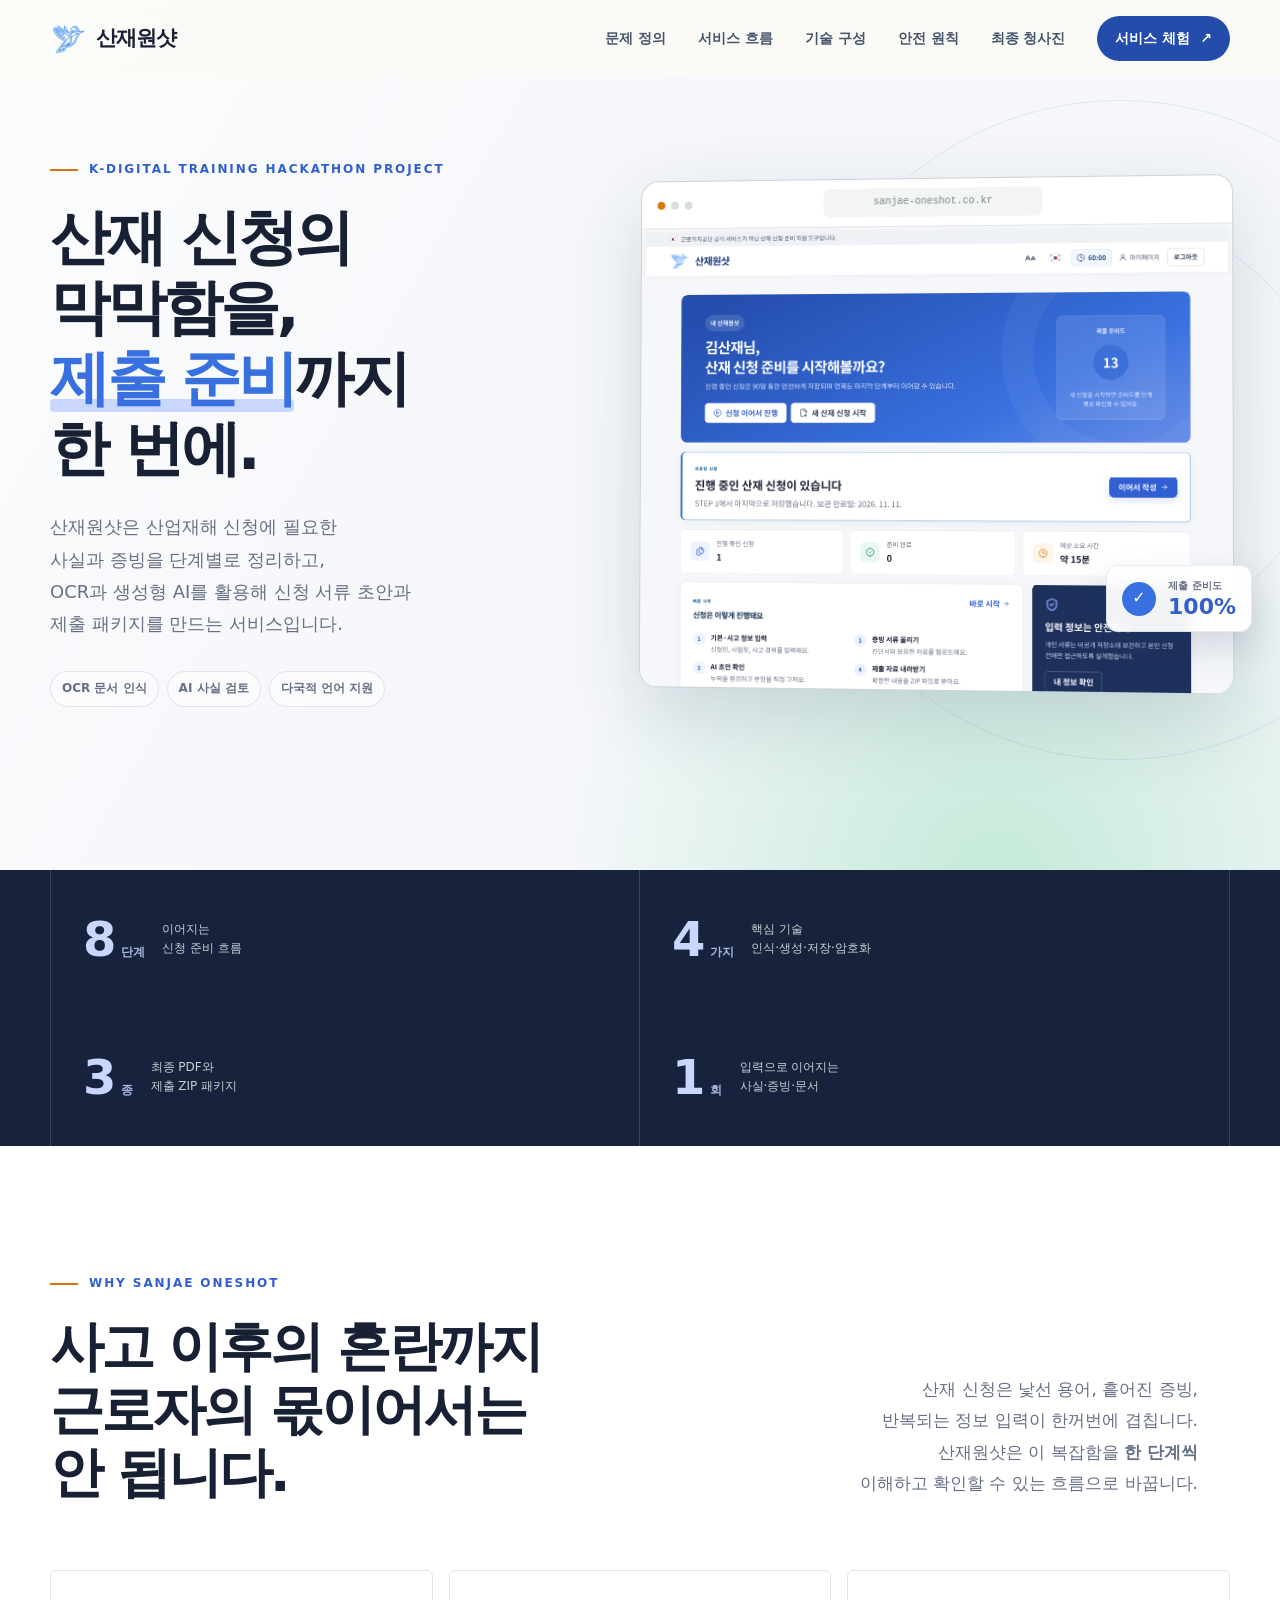
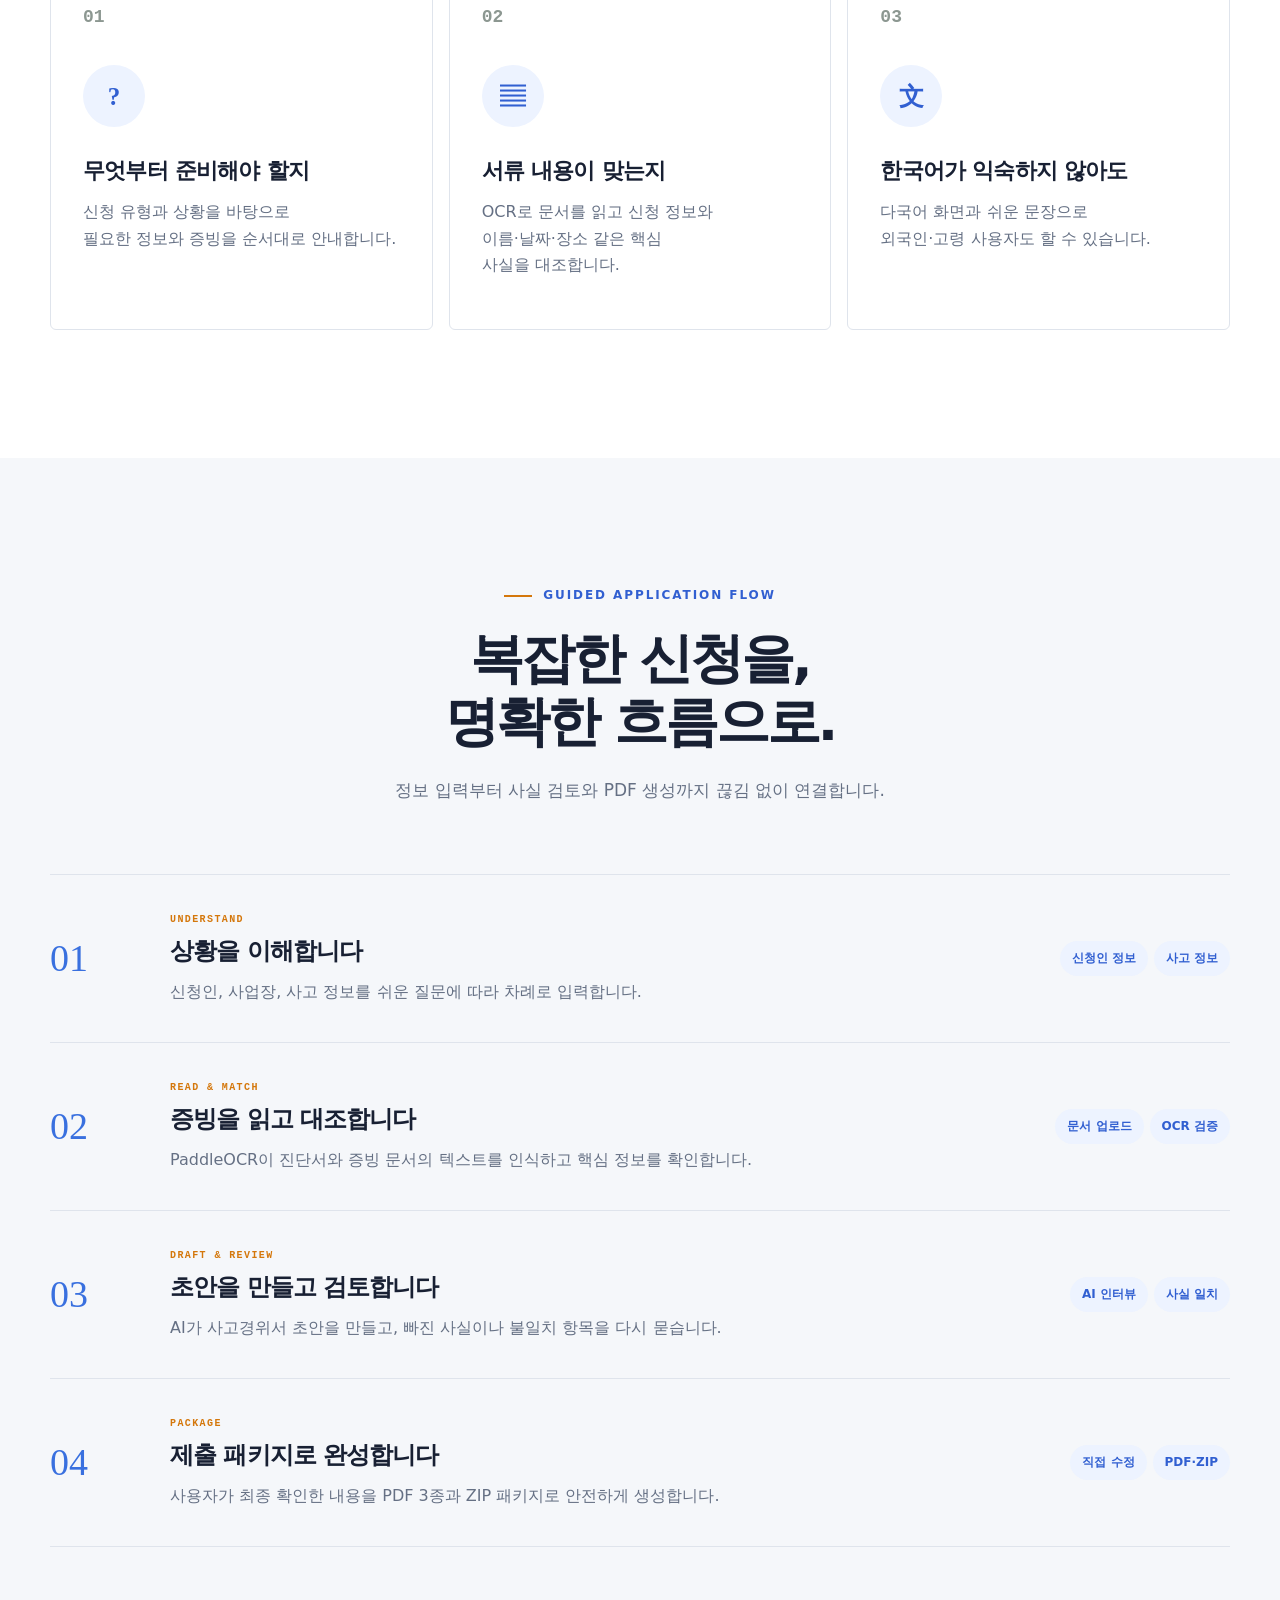
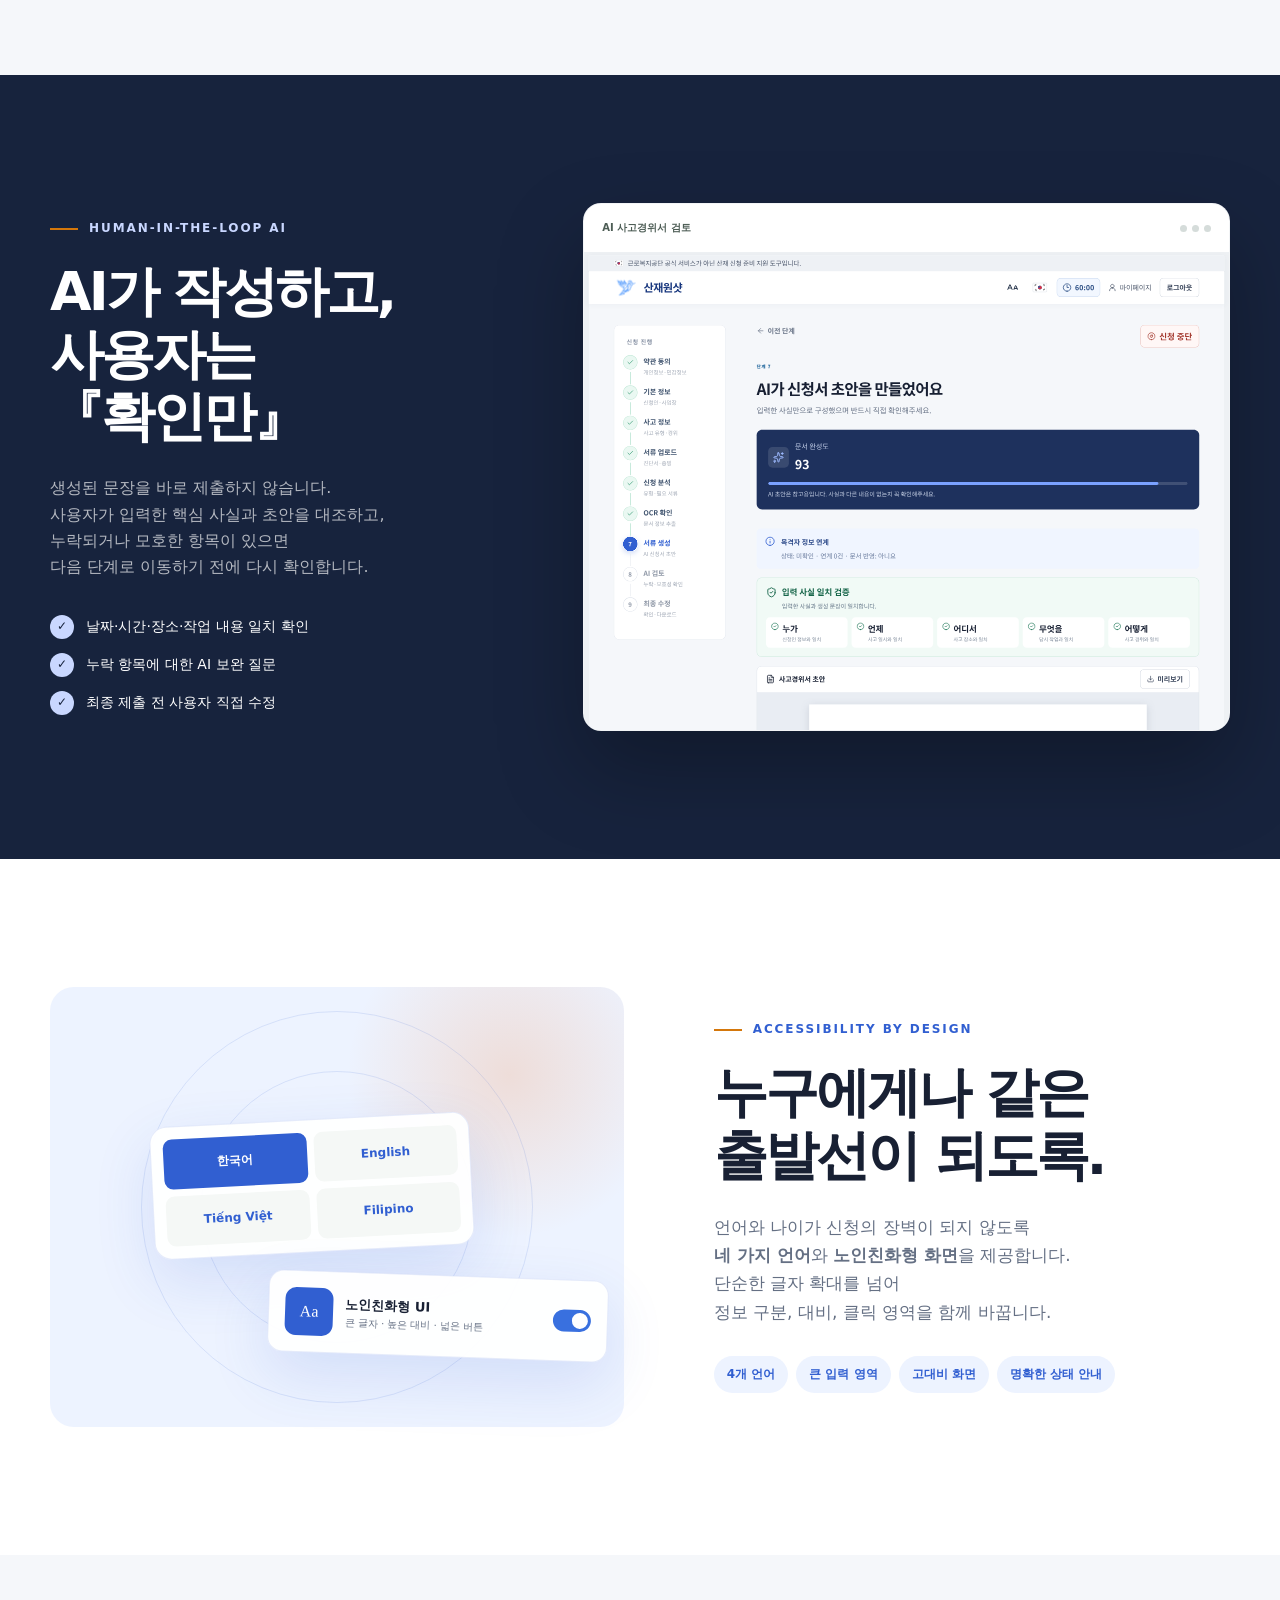
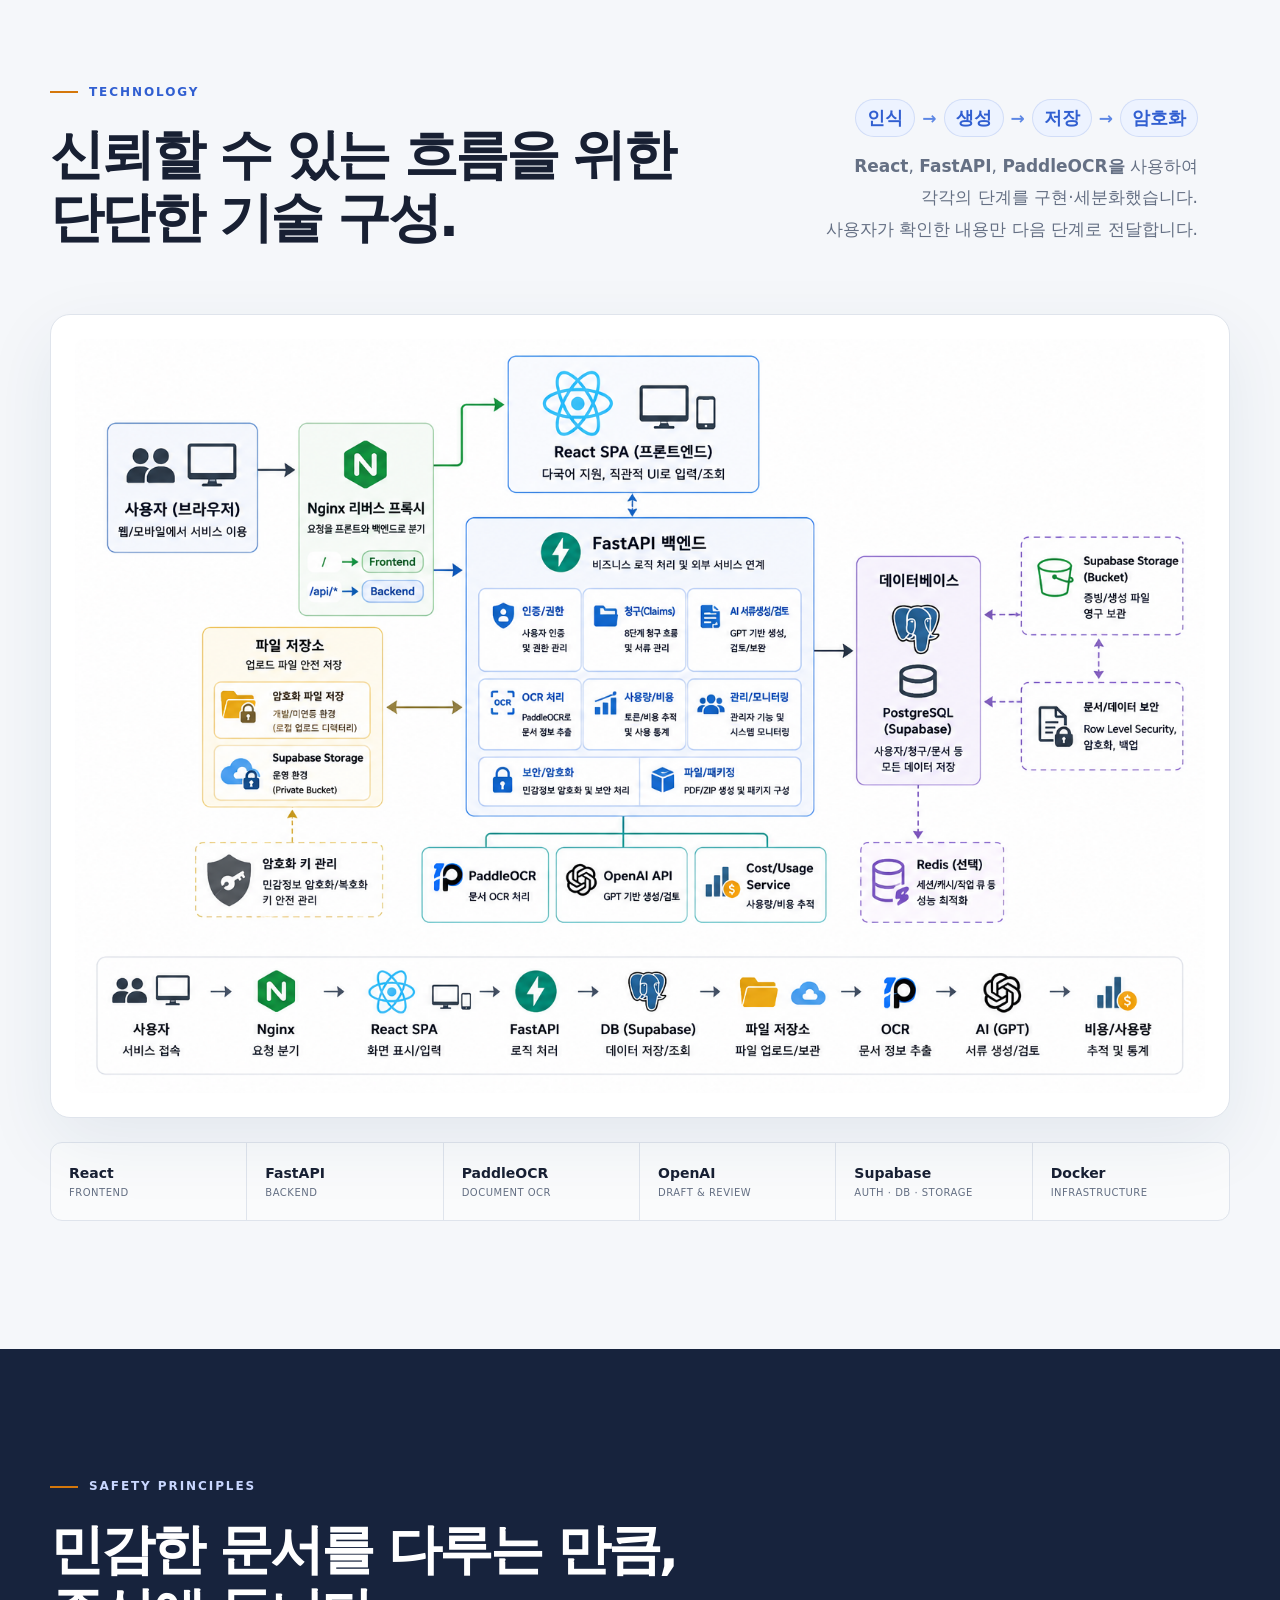
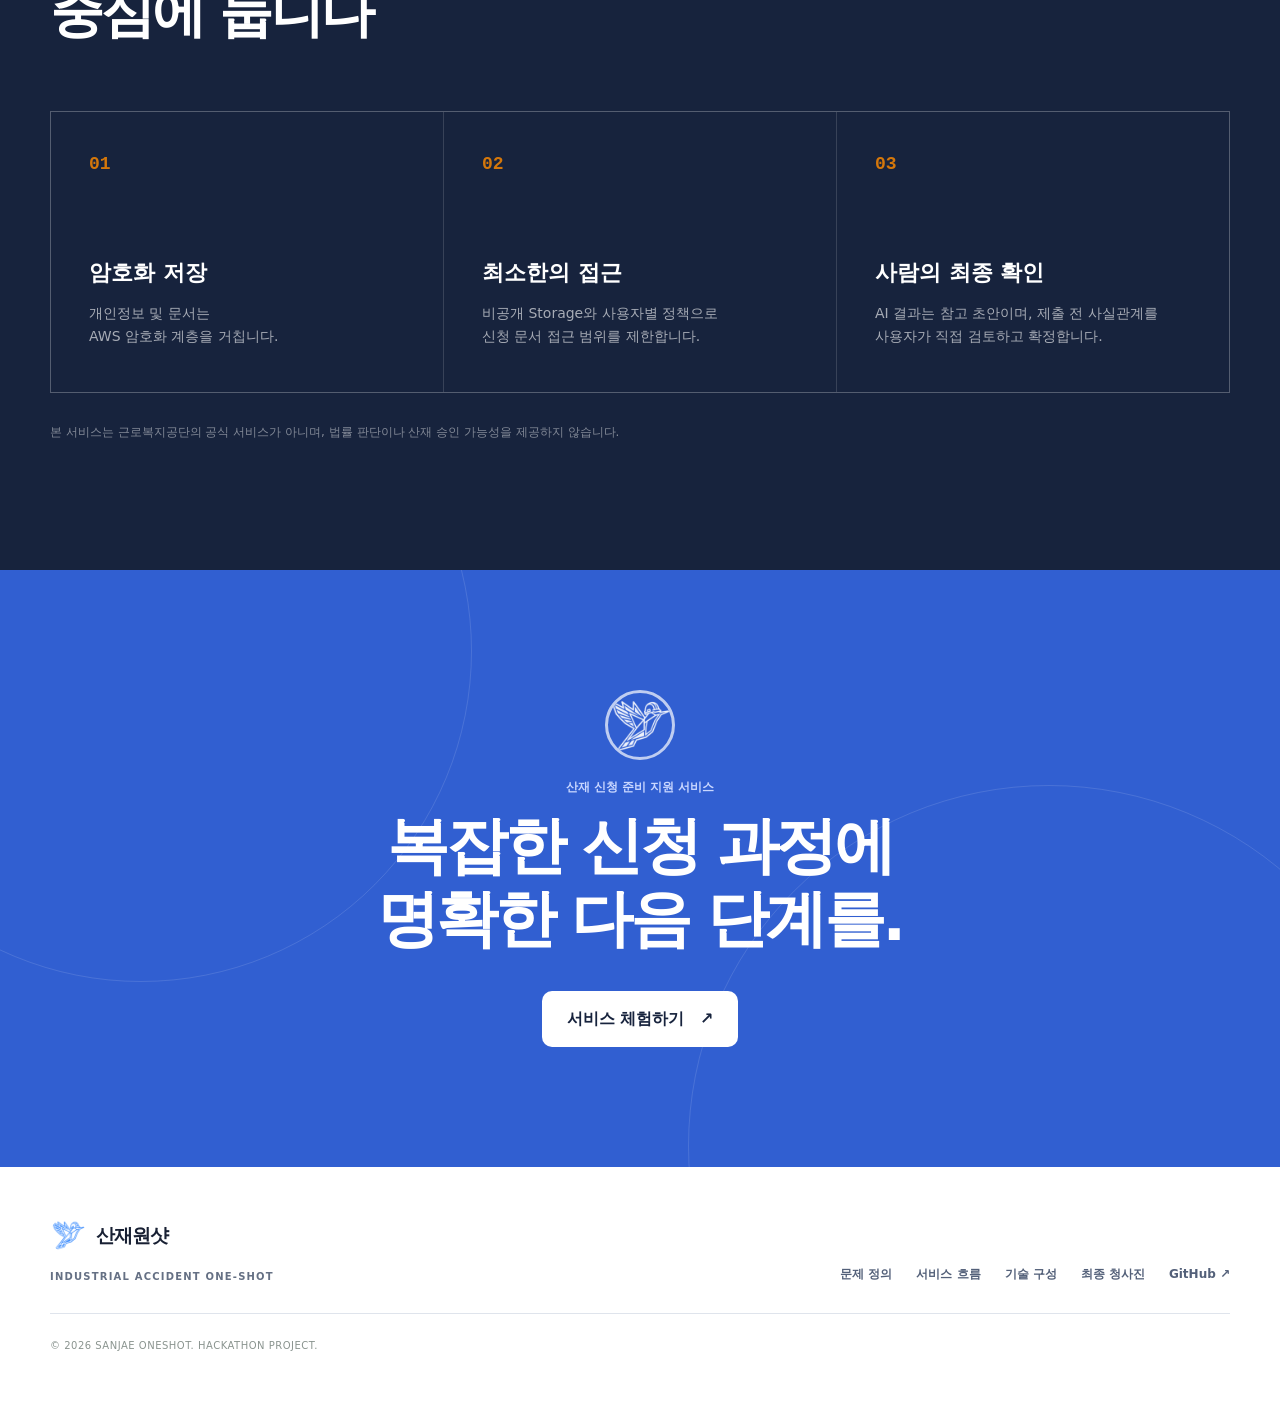
==== commit aae56990: "feat: route service experience CTA to public generator" ====
--- a/docs/index.html
+++ b/docs/index.html
@@ -63,11 +63,11 @@
           <a href="./blueprint.html">최종 청사진</a>
           <a
             class="nav-cta"
-            href="https://sanjae-oneshot.co.kr"
+            href="https://kimchaejun.github.io/Sanjae-Oneshot-PDF-Generator/"
             target="_blank"
             rel="noreferrer"
           >
-            서비스 보기 <span aria-hidden="true">↗</span>
+            서비스 체험 <span aria-hidden="true">↗</span>
           </a>
         </nav>
       </div>
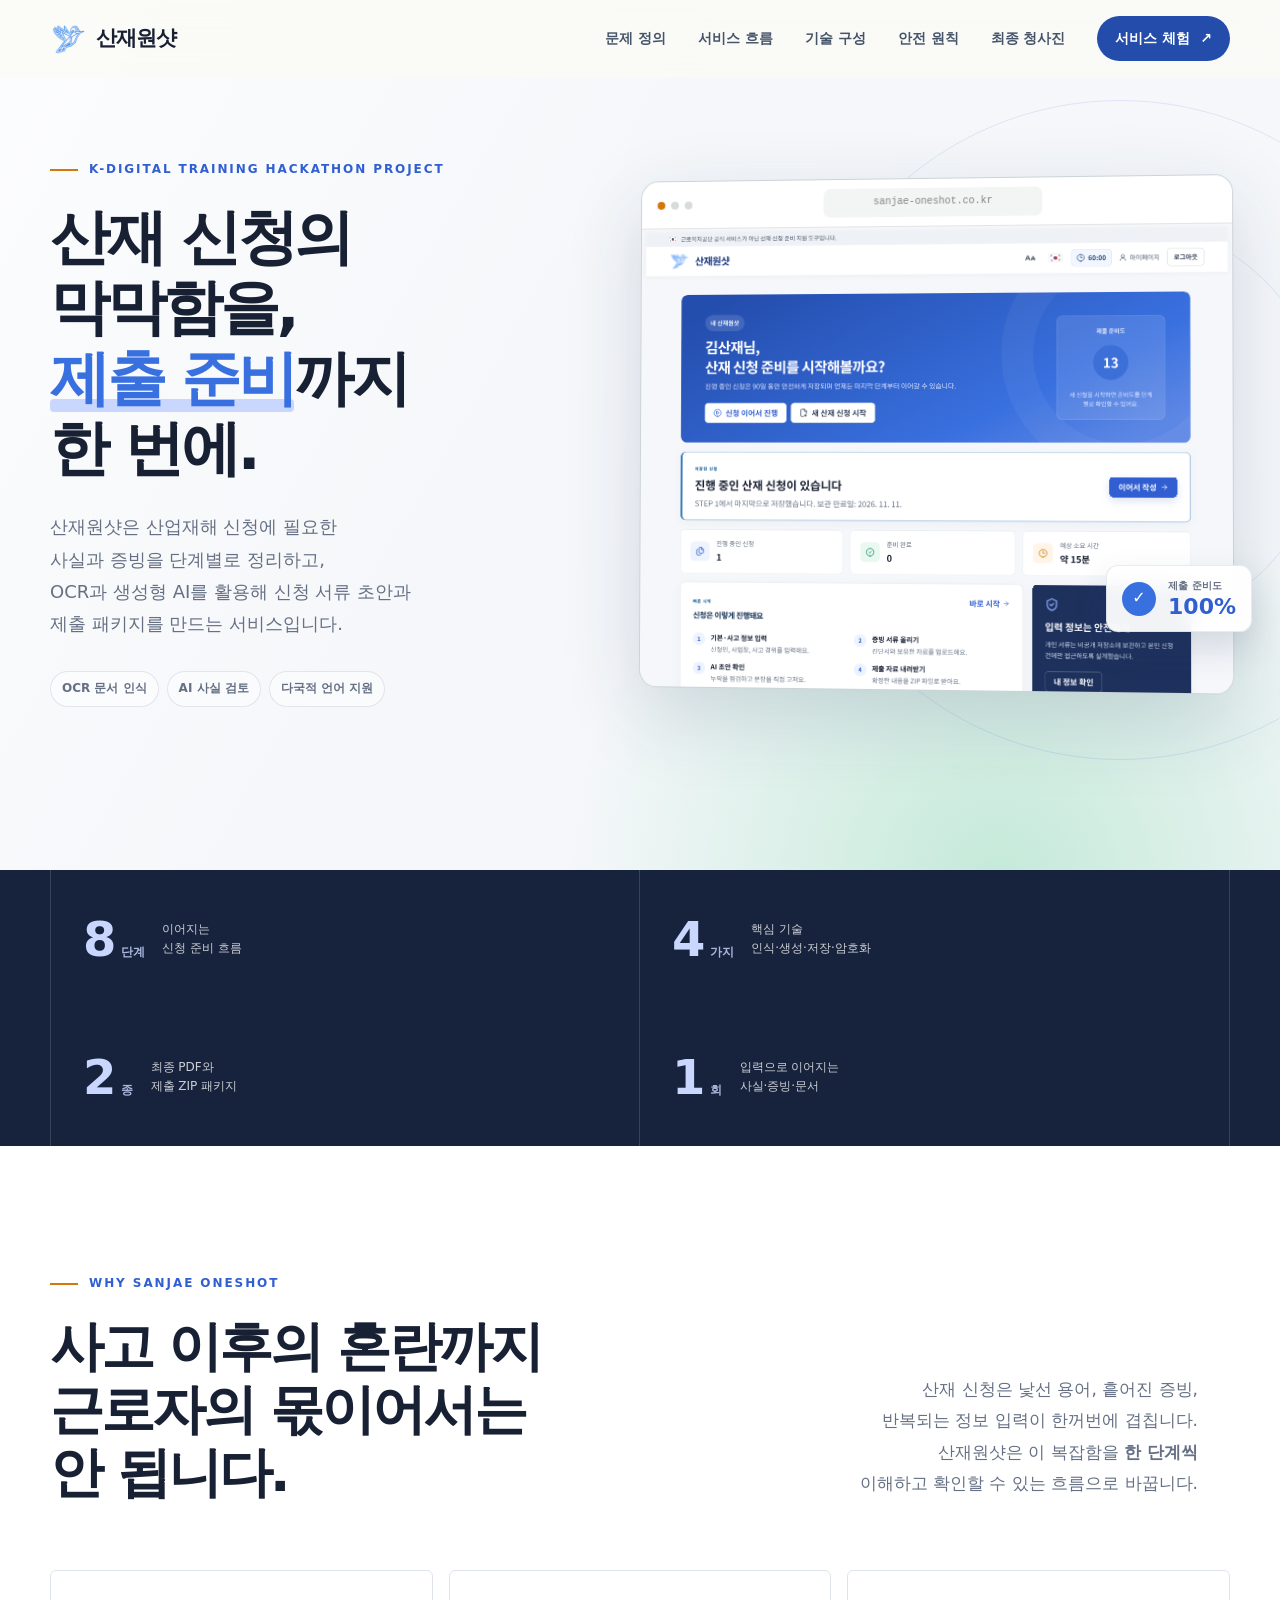
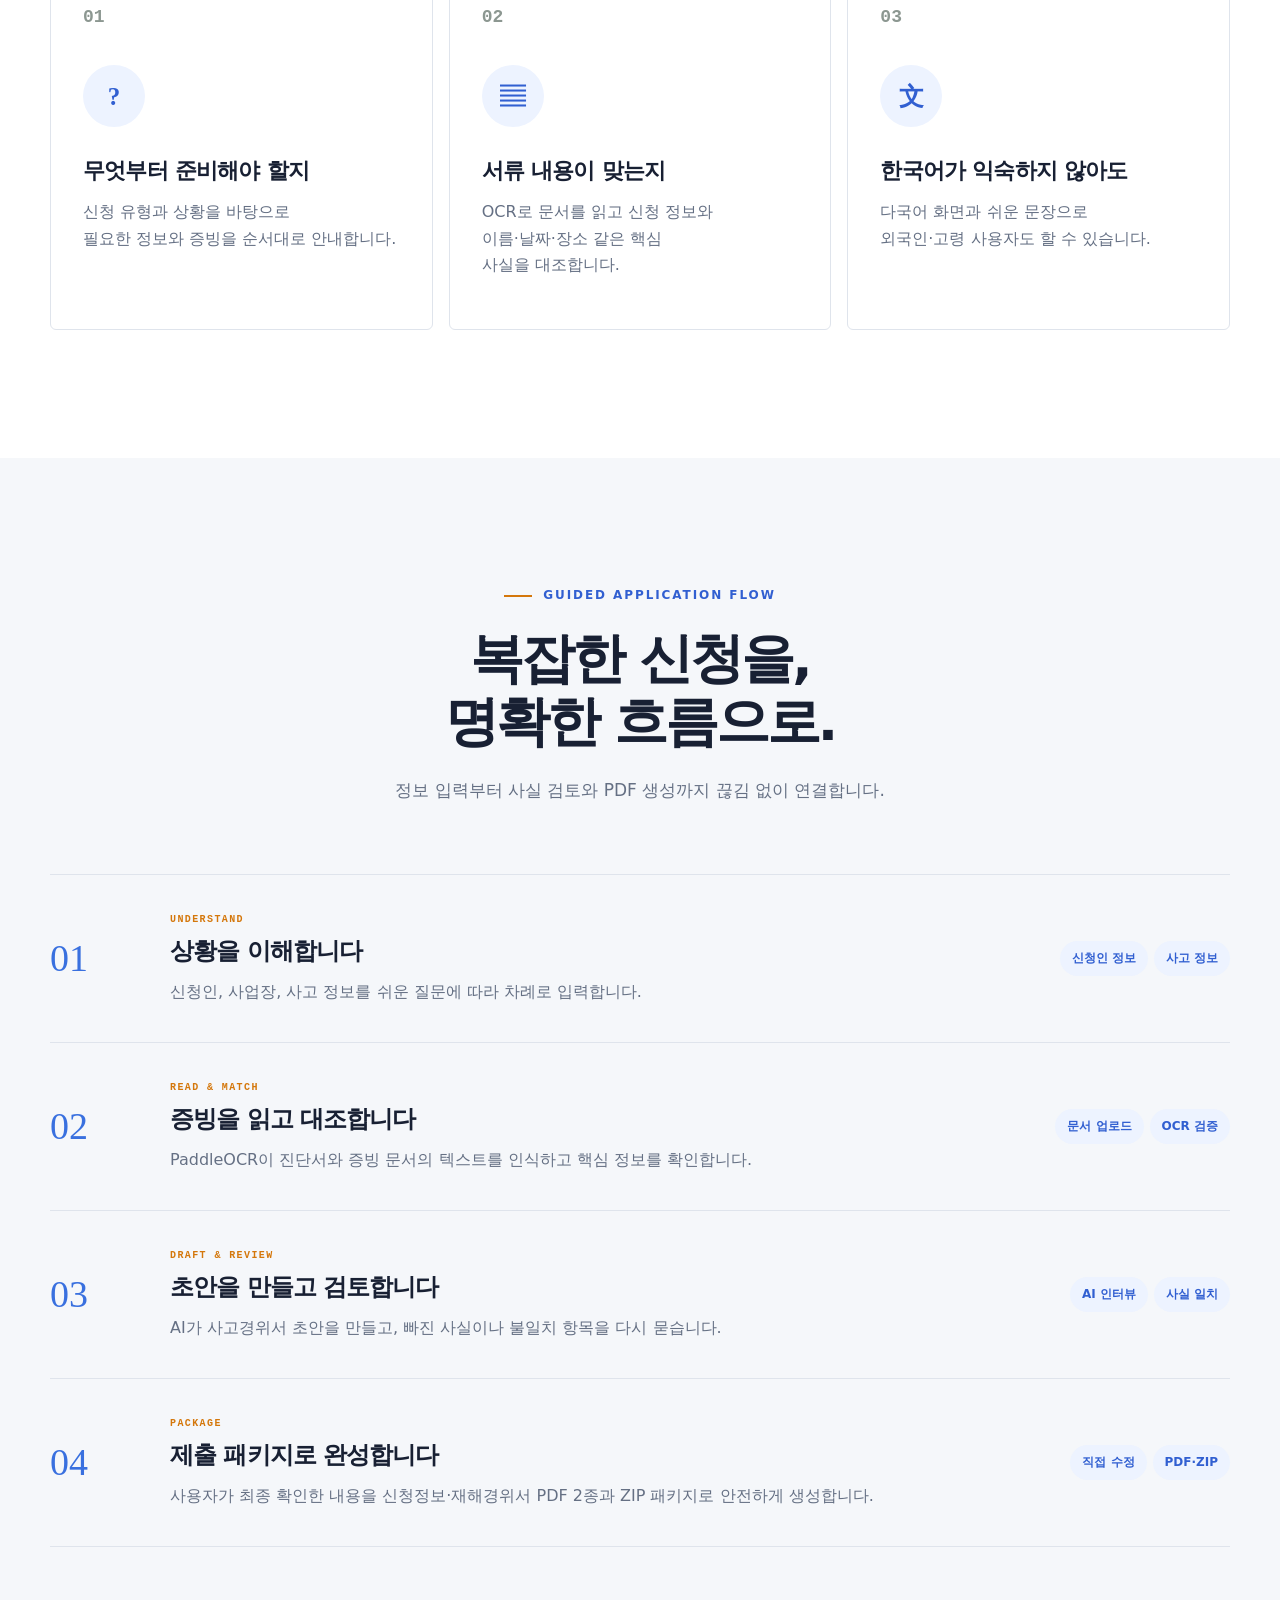
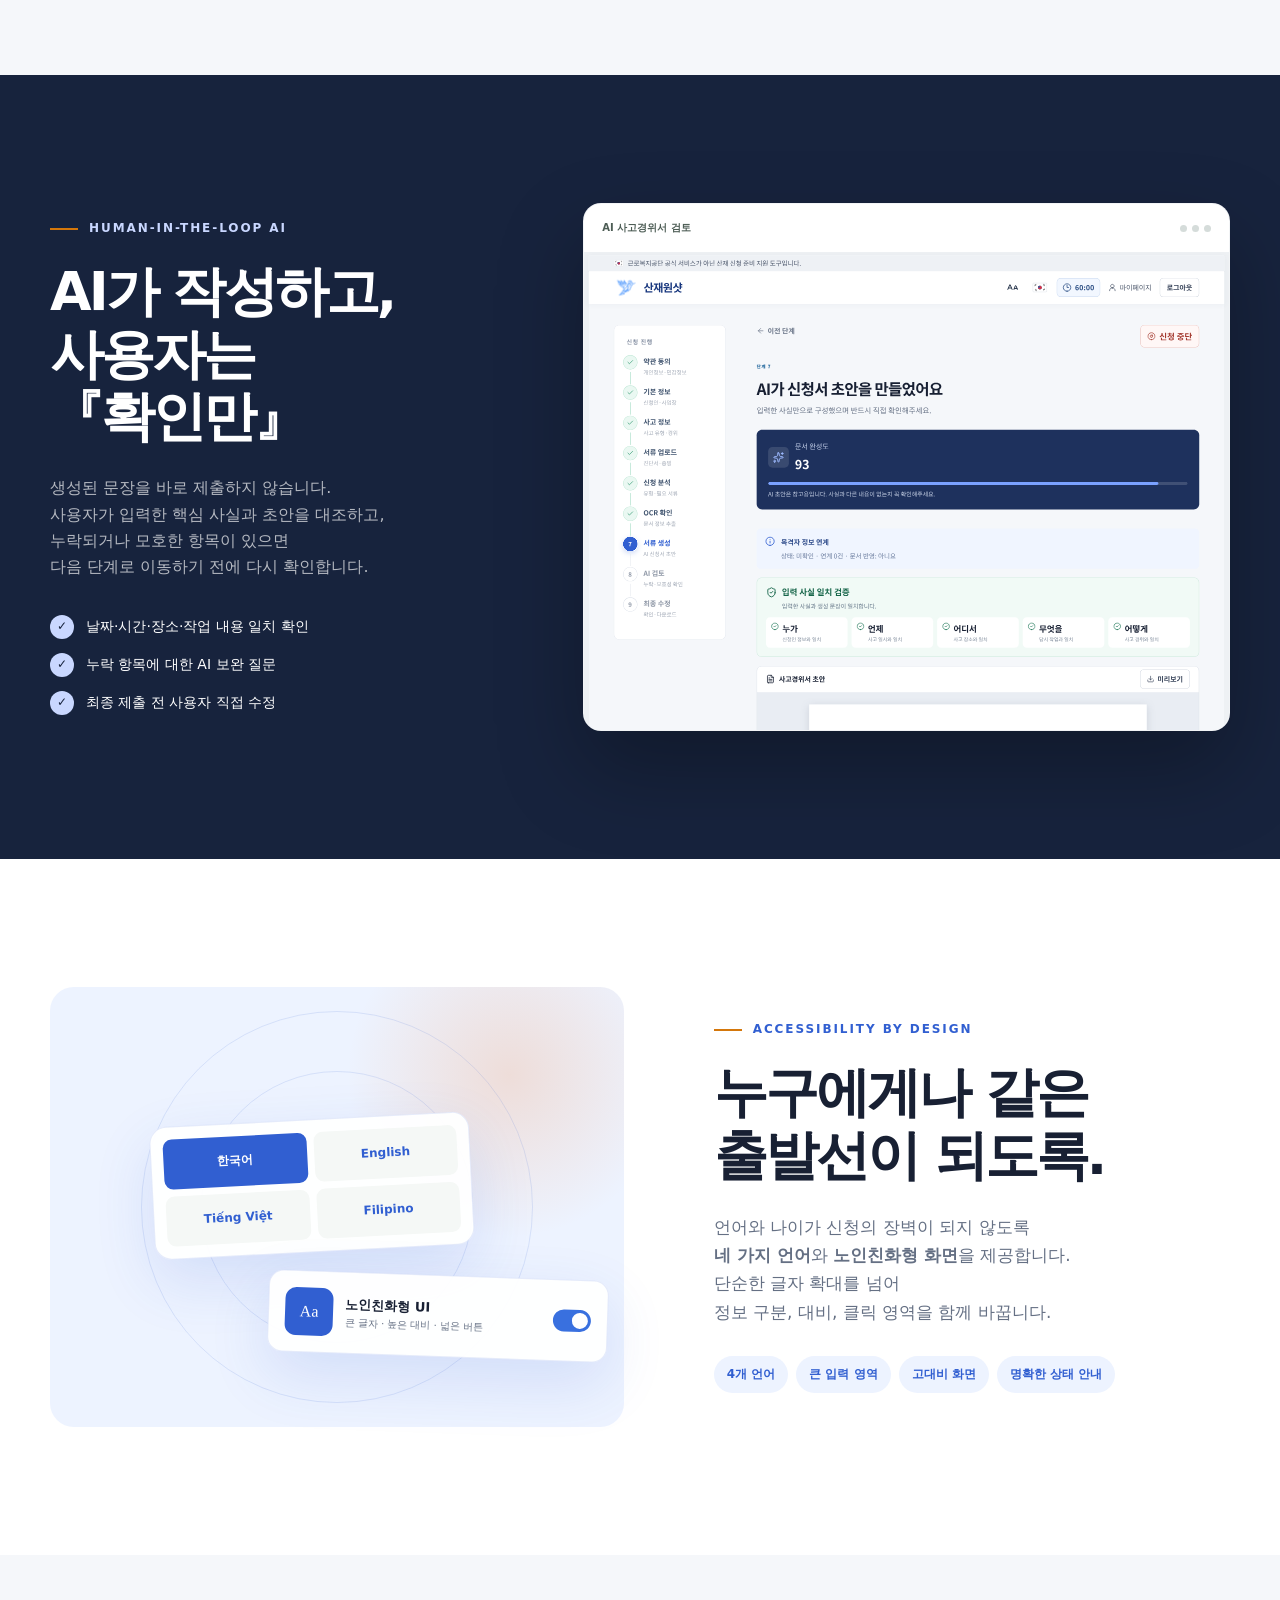
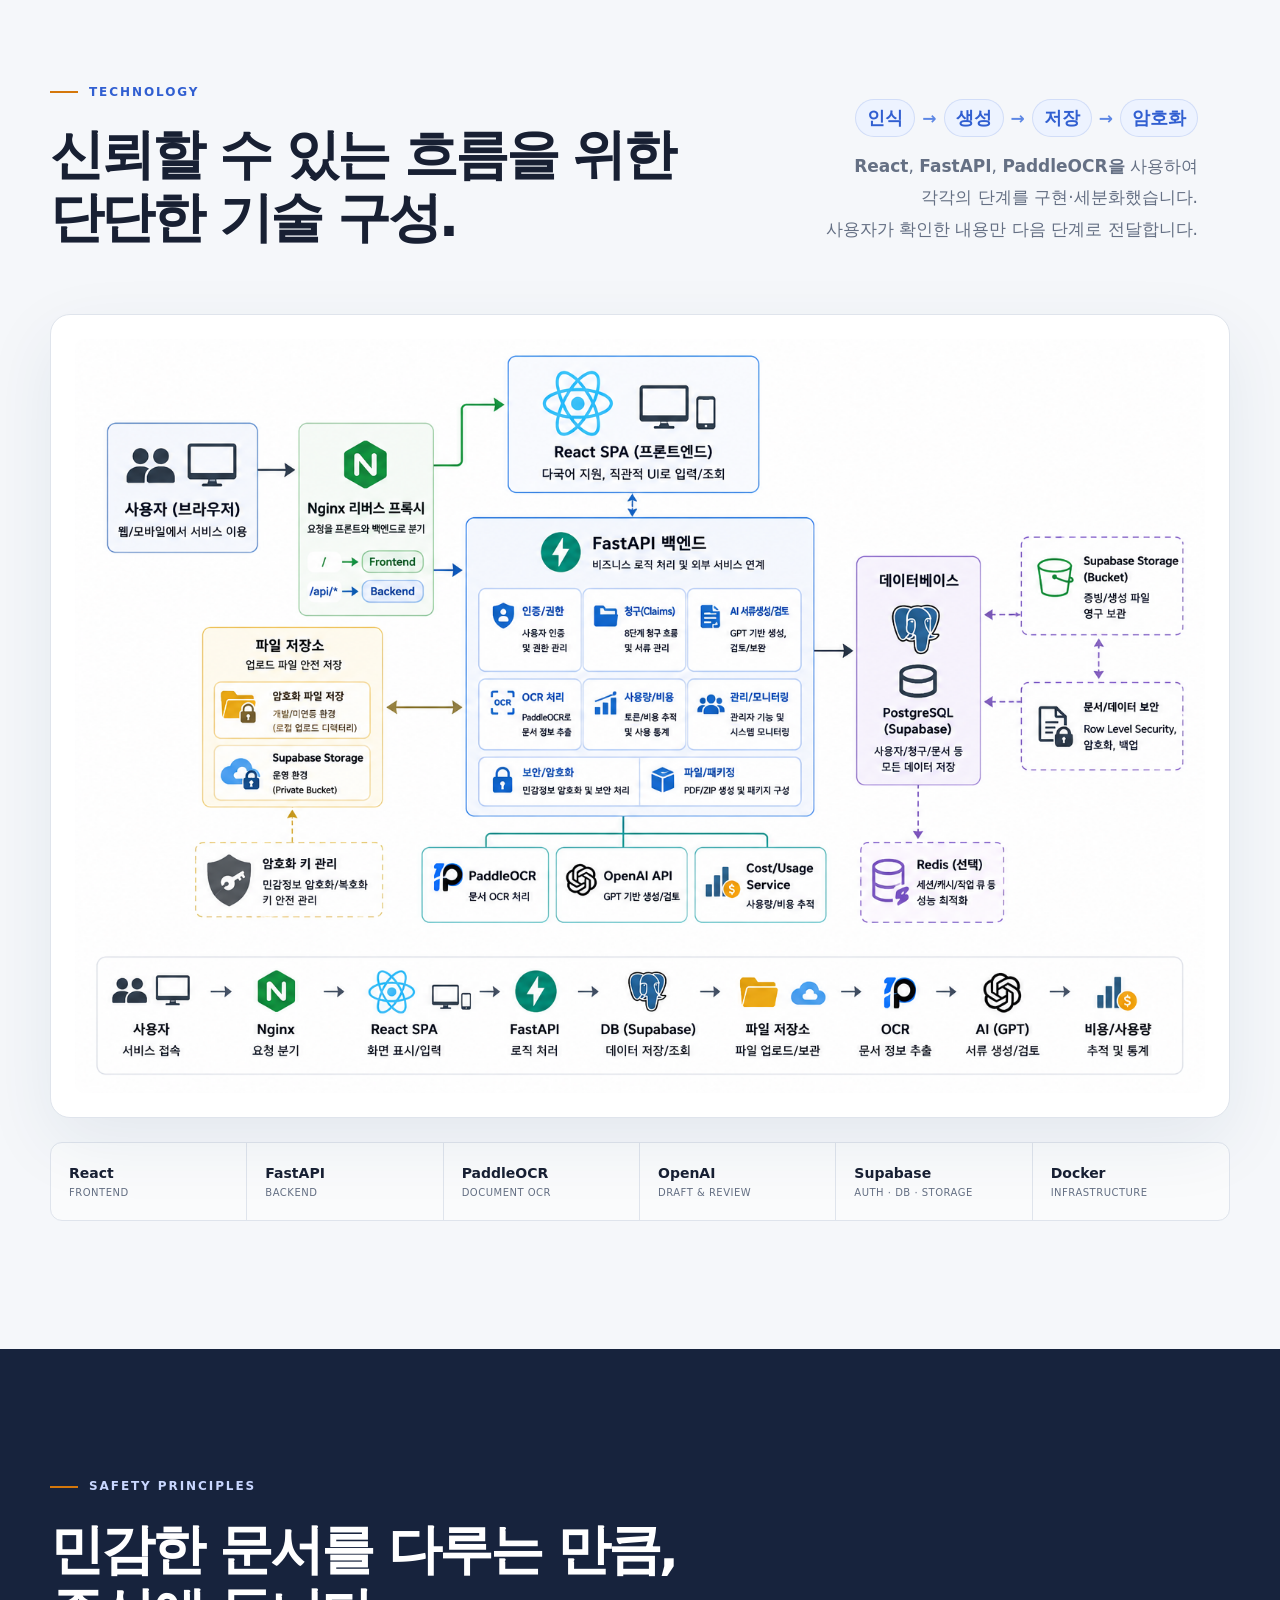
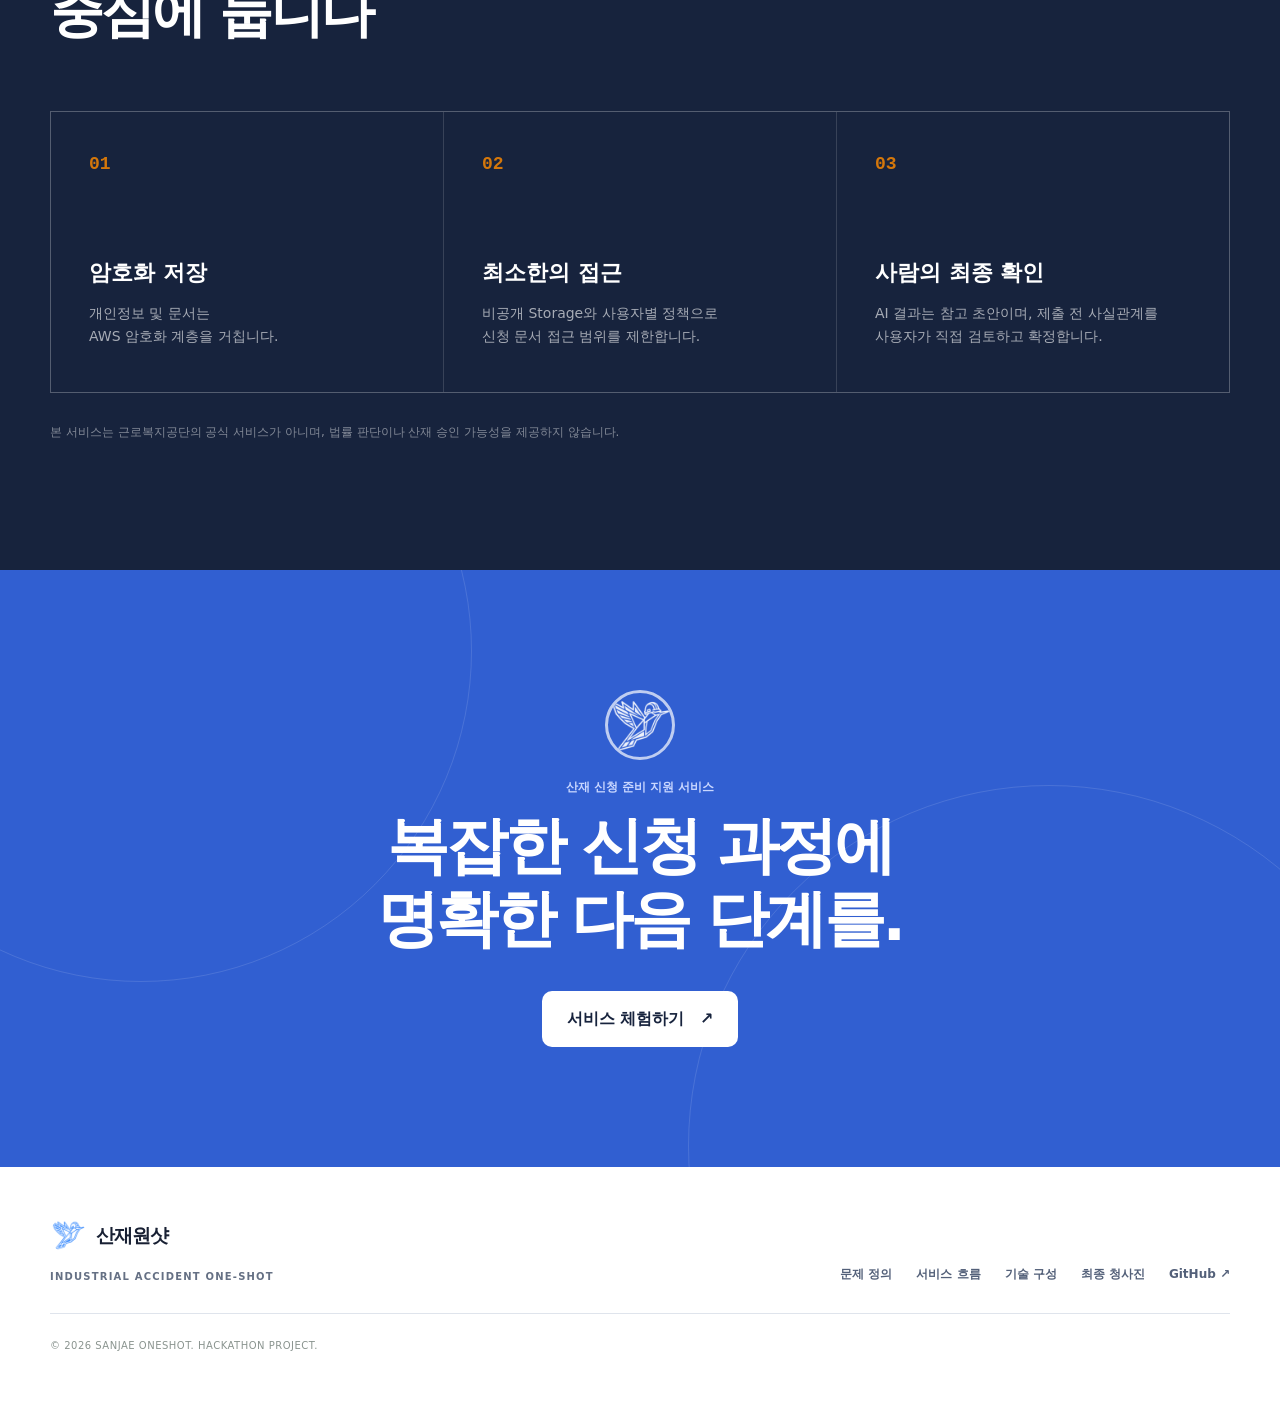
==== commit 0a4d6905: "fix: show the actual two final PDF documents" ====
--- a/docs/index.html
+++ b/docs/index.html
@@ -142,7 +142,7 @@
             <span>핵심 기술<br />인식·생성·저장·암호화</span>
           </article>
           <article>
-            <div class="impact-value"><strong>3</strong><small>종</small></div>
+            <div class="impact-value"><strong>2</strong><small>종</small></div>
             <span>최종 PDF와<br />제출 ZIP 패키지</span>
           </article>
           <article>
@@ -239,7 +239,7 @@
               <div class="flow-content">
                 <p class="flow-label">PACKAGE</p>
                 <h3>제출 패키지로 완성합니다</h3>
-                <p>사용자가 최종 확인한 내용을 PDF 3종과 ZIP 패키지로 안전하게 생성합니다.</p>
+                <p>사용자가 최종 확인한 내용을 신청정보·재해경위서 PDF 2종과 ZIP 패키지로 안전하게 생성합니다.</p>
               </div>
               <div class="flow-chips"><span>직접 수정</span><span>PDF·ZIP</span></div>
               <figure class="flow-preview" aria-hidden="true">
